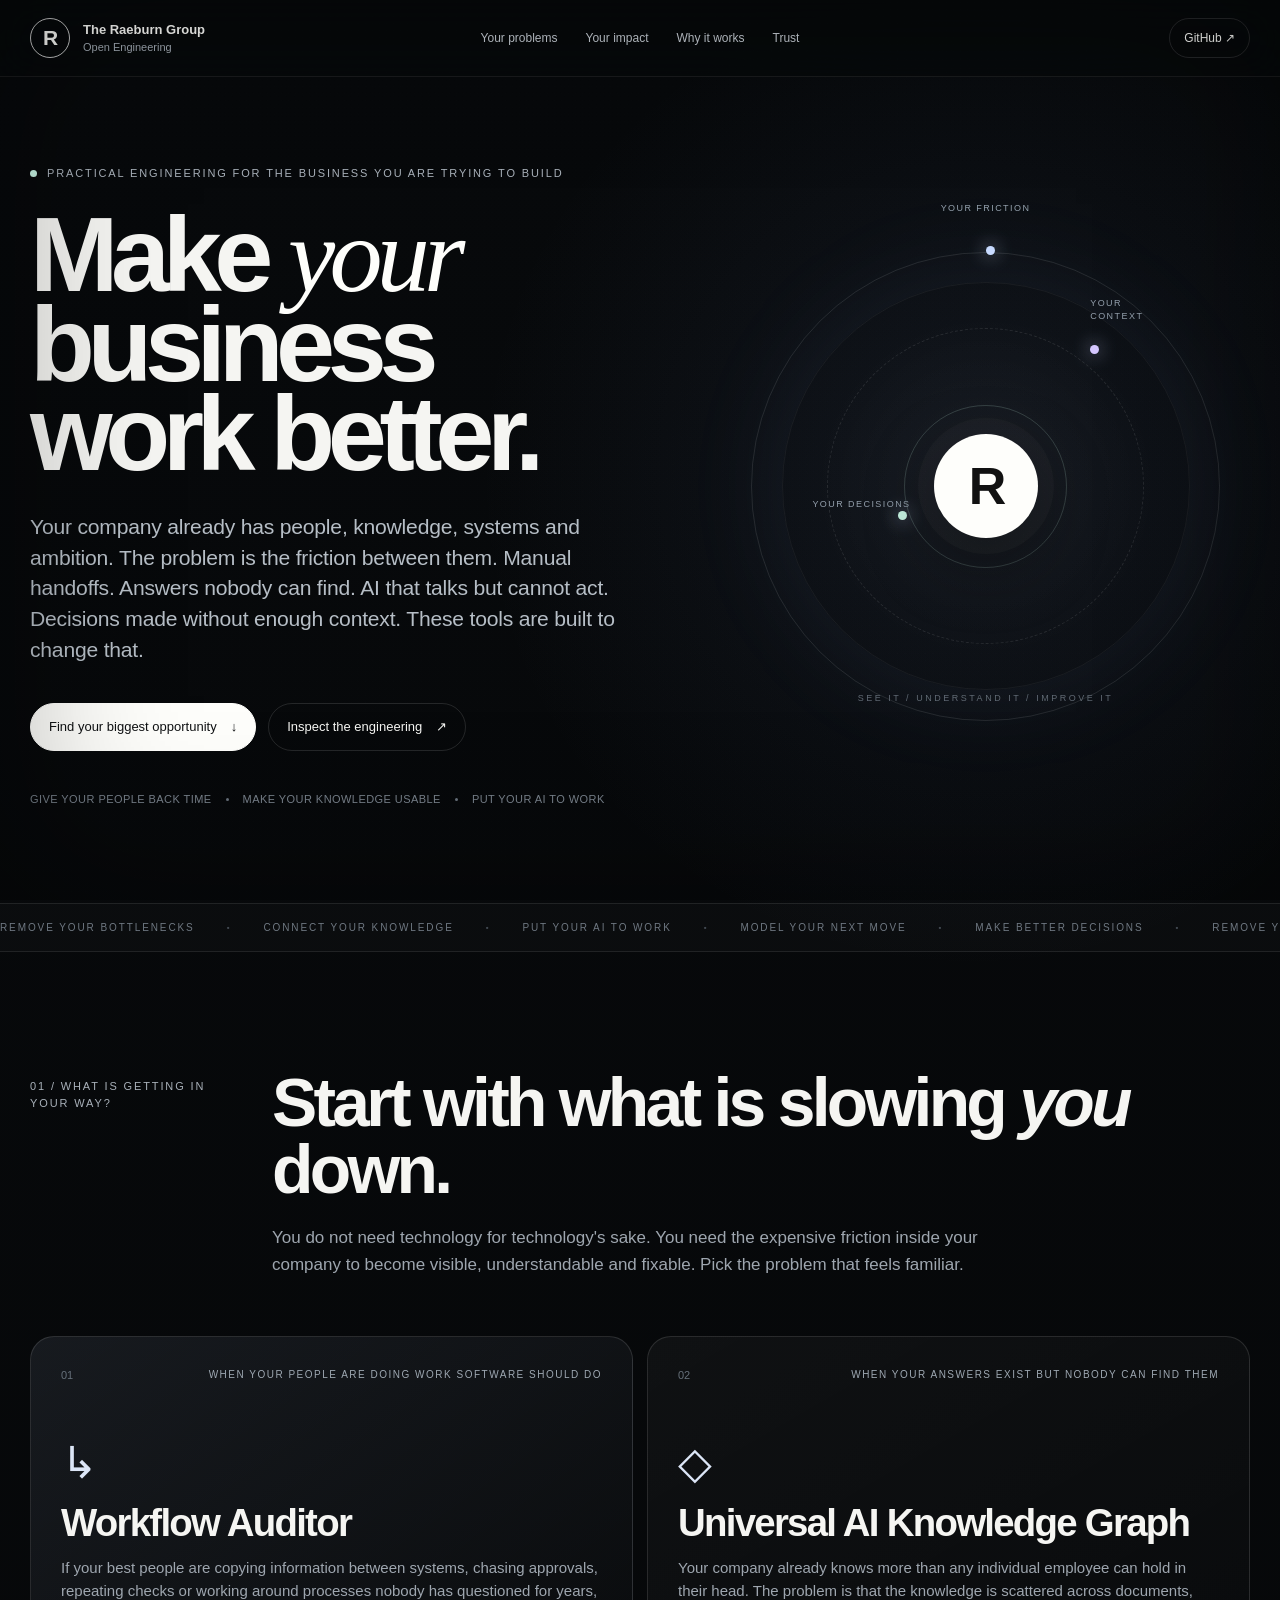
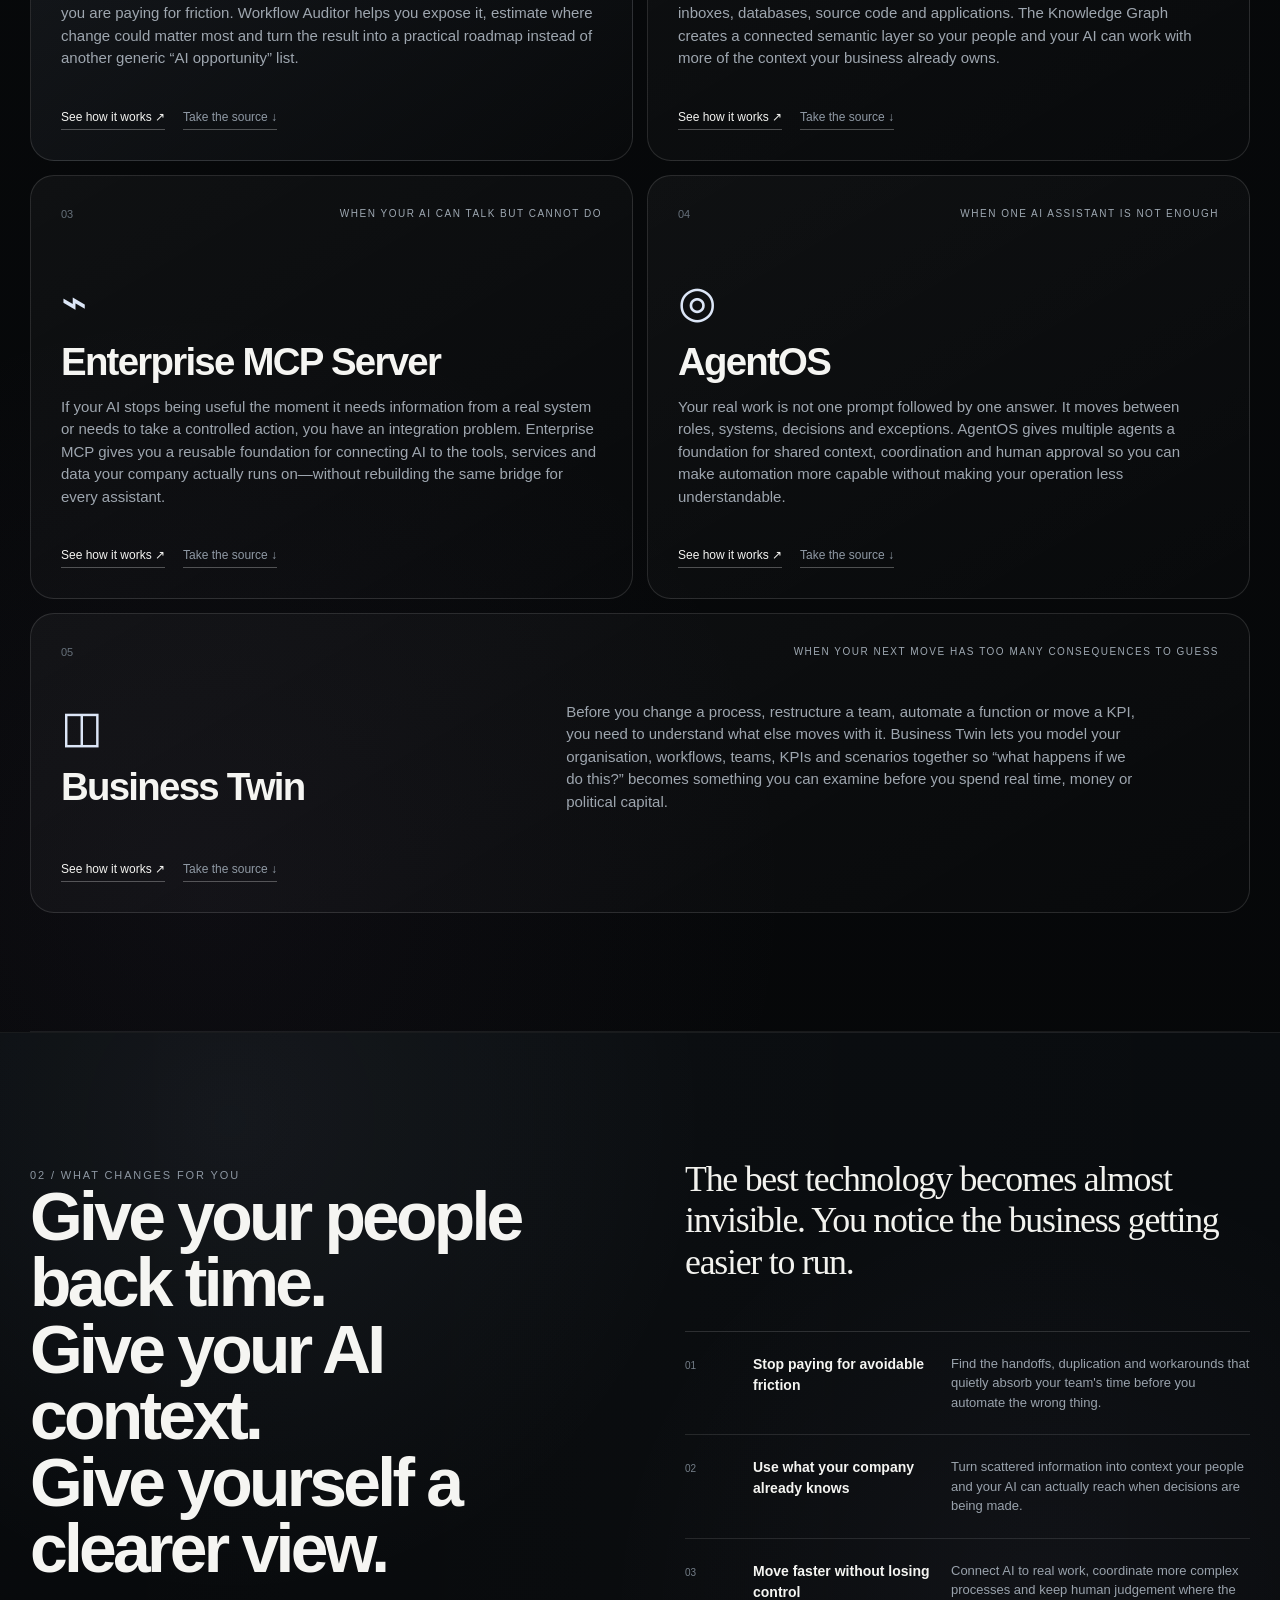
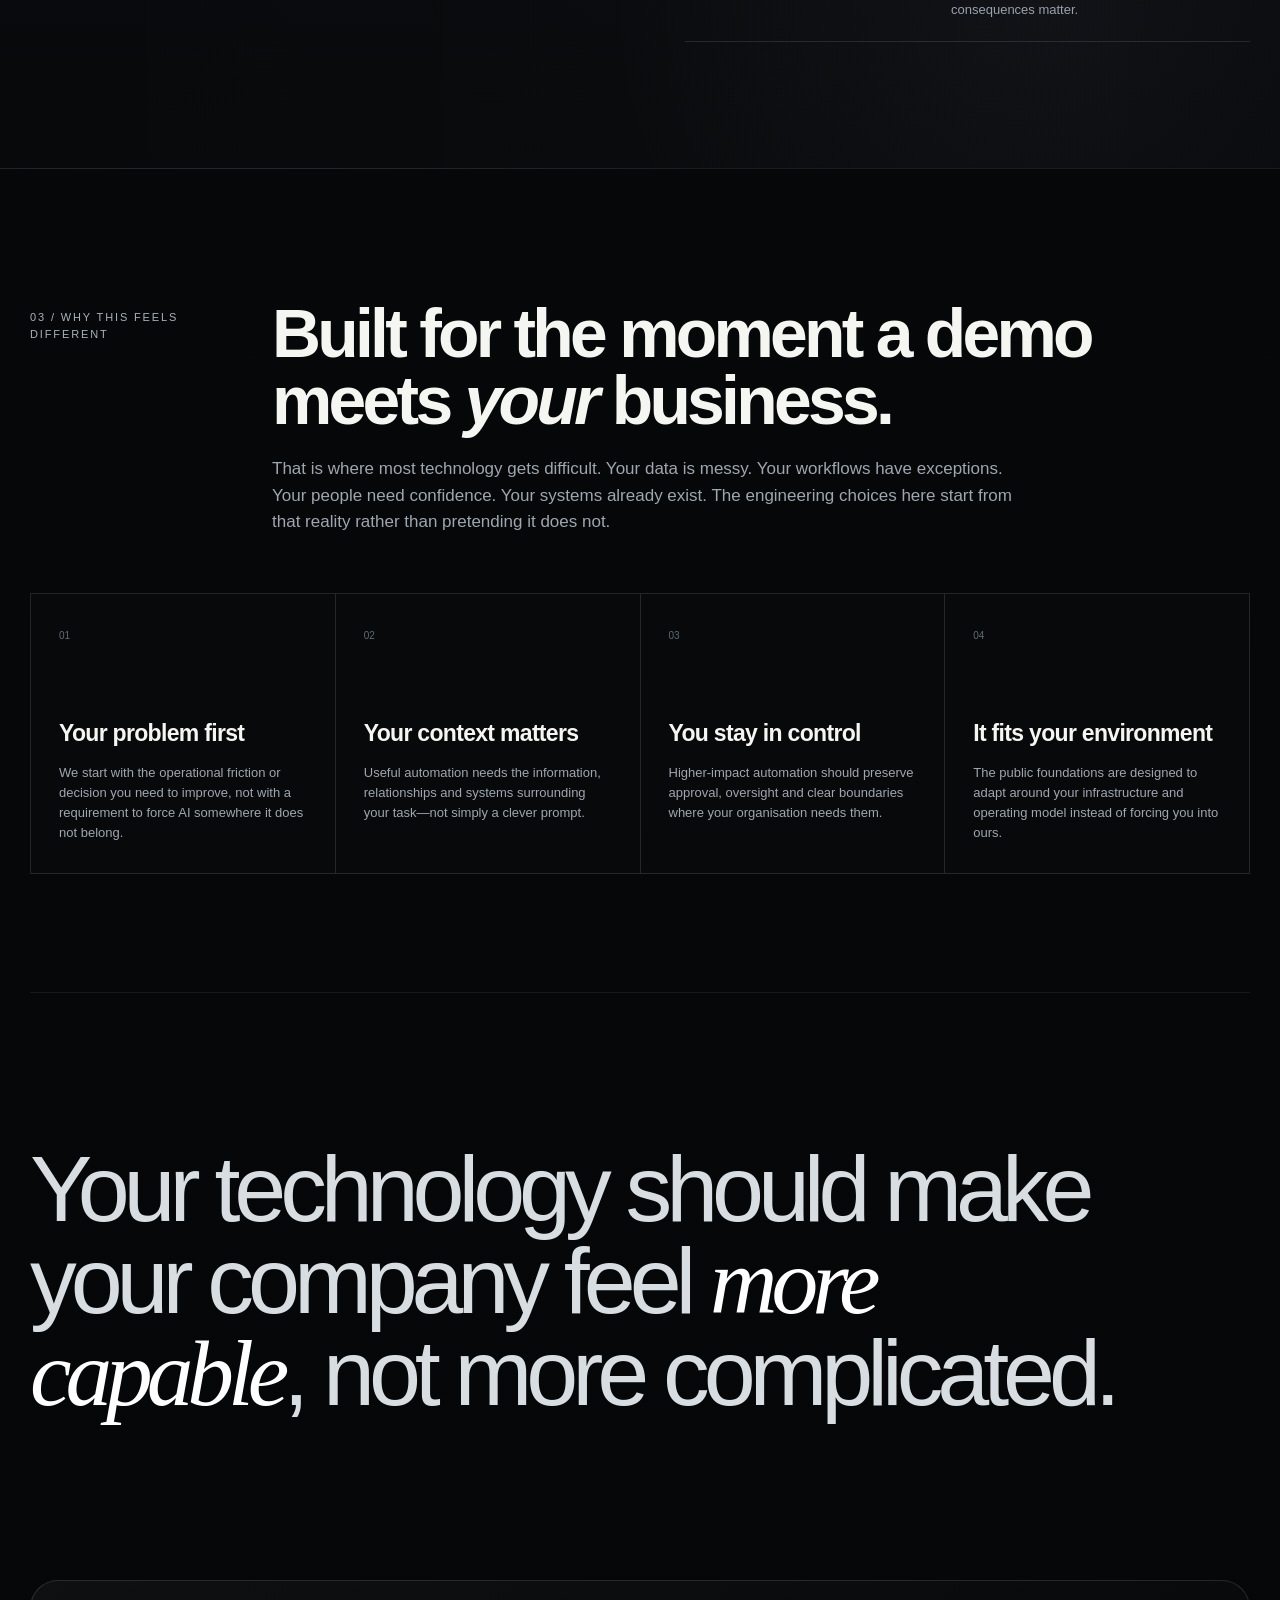
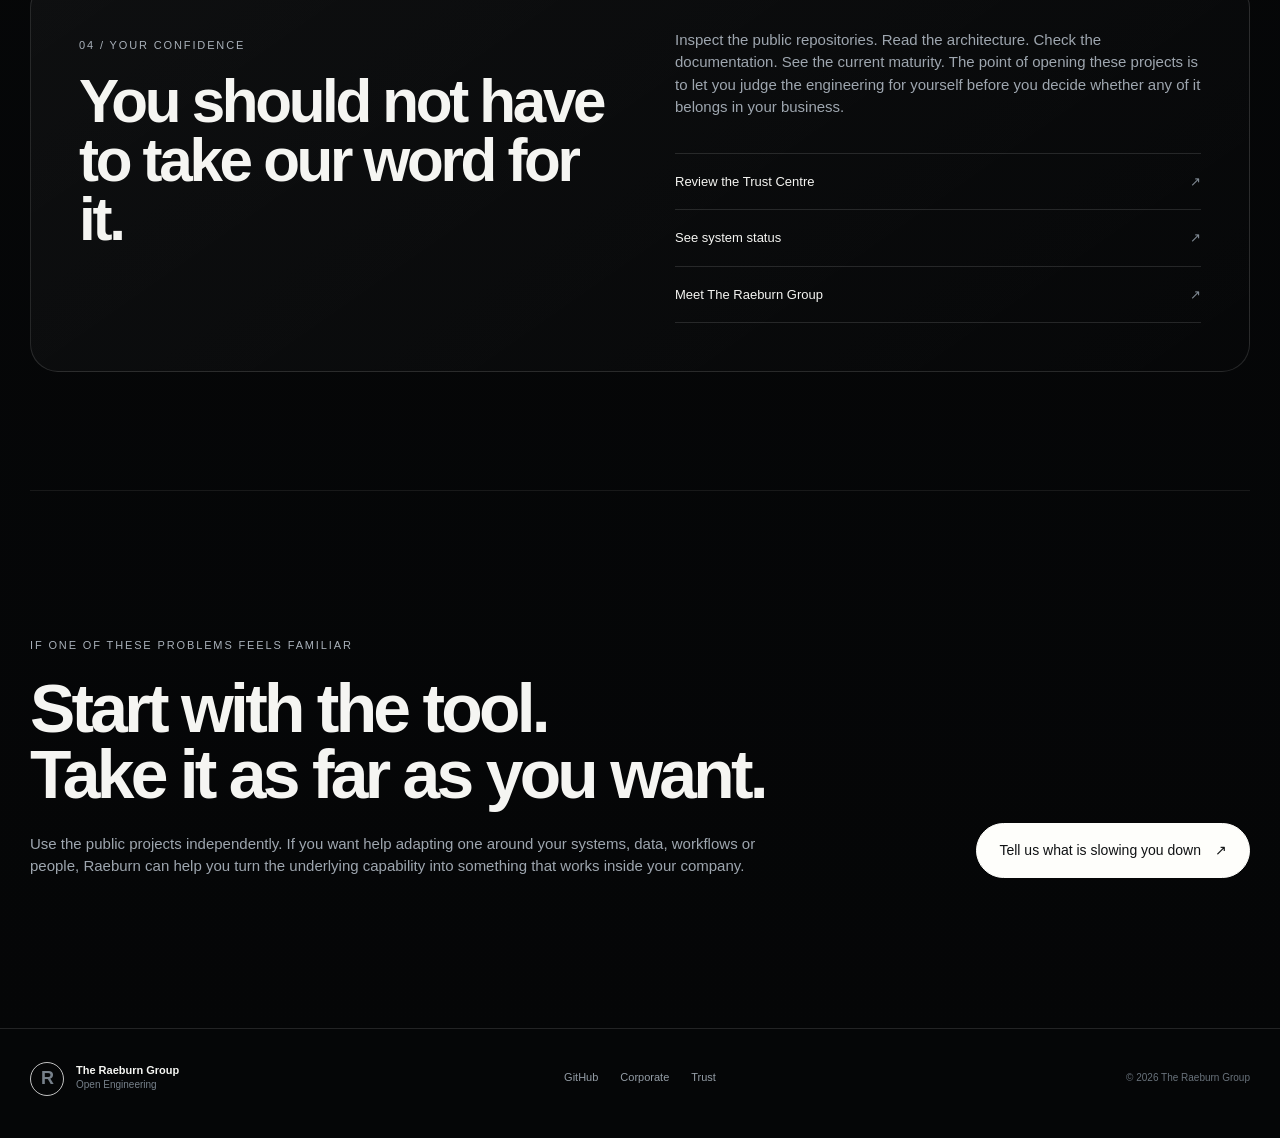
==== index.html @ 8cbeb6fb "Make engineering site personal and outcome-led" ====
<!doctype html>
<html lang="en-GB">
<head>
  <meta charset="utf-8">
  <meta name="viewport" content="width=device-width, initial-scale=1">
  <meta name="theme-color" content="#07090B">
  <meta name="color-scheme" content="dark">
  <title>Engineering Tools That Make Your Business Work Better | The Raeburn Group</title>
  <meta name="description" content="Open engineering tools from The Raeburn Group designed around the problems your company actually feels: wasted effort, scattered knowledge, disconnected AI and difficult operational change.">
  <meta property="og:title" content="Make Your Business Work Better | The Raeburn Group">
  <meta property="og:description" content="Practical open engineering for the friction, blind spots and disconnected systems inside your business.">
  <meta property="og:type" content="website">
  <meta property="og:url" content="https://the-raeburn-group.github.io/">
  <meta name="twitter:card" content="summary">
  <link rel="canonical" href="https://the-raeburn-group.github.io/">
  <link rel="icon" href="/favicon.svg" type="image/svg+xml">
  <link rel="stylesheet" href="/styles.css">
  <link rel="stylesheet" href="/excitement.css">
  <script src="/motion.js" defer></script>
</head>
<body>
<a class="skip-link" href="#main-content">Skip to content</a>
<div class="page-glow" aria-hidden="true"></div>
<div class="grain" aria-hidden="true"></div>

<header class="site-header">
  <div class="shell header-inner">
    <a class="brand" href="/" aria-label="The Raeburn Group Open Engineering home">
      <span class="mark" aria-hidden="true">R</span>
      <span class="brand-copy"><strong>The Raeburn Group</strong><span>Open Engineering</span></span>
    </a>
    <nav aria-label="Primary navigation">
      <a href="#tools">Your problems</a>
      <a href="#build">Your impact</a>
      <a href="#standards">Why it works</a>
      <a href="#trust">Trust</a>
    </nav>
    <a class="header-link" href="https://github.com/The-Raeburn-Group">GitHub <span aria-hidden="true">↗</span></a>
  </div>
</header>

<main id="main-content">
  <section class="hero shell">
    <div class="hero-copy" data-reveal>
      <div class="eyebrow"><span class="pulse-dot" aria-hidden="true"></span> PRACTICAL ENGINEERING FOR THE BUSINESS YOU ARE TRYING TO BUILD</div>
      <h1>Make <em>your</em><br>business work better.</h1>
      <p class="lede">Your company already has people, knowledge, systems and ambition. The problem is the friction between them. Manual handoffs. Answers nobody can find. AI that talks but cannot act. Decisions made without enough context. These tools are built to change that.</p>
      <div class="actions">
        <a class="button primary" href="#tools">Find your biggest opportunity <span aria-hidden="true">↓</span></a>
        <a class="button ghost" href="https://github.com/The-Raeburn-Group">Inspect the engineering <span aria-hidden="true">↗</span></a>
      </div>
      <div class="hero-proof" aria-label="Business outcomes">
        <span>Give your people back time</span><i></i><span>Make your knowledge usable</span><i></i><span>Put your AI to work</span>
      </div>
    </div>

    <div class="hero-visual" aria-hidden="true" data-reveal>
      <div class="signal-stage">
        <div class="signal-halo halo-a"></div>
        <div class="signal-halo halo-b"></div>
        <div class="signal-halo halo-c"></div>
        <div class="core-mark">R</div>
        <div class="orbit orbit-one"><span>YOUR FRICTION</span></div>
        <div class="orbit orbit-two"><span>YOUR CONTEXT</span></div>
        <div class="orbit orbit-three"><span>YOUR DECISIONS</span></div>
        <div class="signal-caption">SEE IT / UNDERSTAND IT / IMPROVE IT</div>
      </div>
    </div>
  </section>

  <section class="statement-band" aria-label="Business outcomes">
    <div class="statement-track">
      <span>REMOVE YOUR BOTTLENECKS</span><b>•</b><span>CONNECT YOUR KNOWLEDGE</span><b>•</b><span>PUT YOUR AI TO WORK</span><b>•</b><span>MODEL YOUR NEXT MOVE</span><b>•</b><span>MAKE BETTER DECISIONS</span><b>•</b><span>REMOVE YOUR BOTTLENECKS</span><b>•</b><span>CONNECT YOUR KNOWLEDGE</span><b>•</b><span>PUT YOUR AI TO WORK</span>
    </div>
  </section>

  <section id="tools" class="section shell">
    <div class="section-head" data-reveal>
      <div class="section-kicker">01 / WHAT IS GETTING IN YOUR WAY?</div>
      <div>
        <h2>Start with what is slowing <em>you</em> down.</h2>
        <p>You do not need technology for technology's sake. You need the expensive friction inside your company to become visible, understandable and fixable. Pick the problem that feels familiar.</p>
      </div>
    </div>

    <div class="tool-grid">
      <article class="tool-card tool-card-featured" data-tilt data-reveal>
        <div class="tool-top"><span class="tool-index">01</span><span class="tool-tag">WHEN YOUR PEOPLE ARE DOING WORK SOFTWARE SHOULD DO</span></div>
        <div class="tool-icon" aria-hidden="true">↳</div>
        <h3>Workflow Auditor</h3>
        <p>If your best people are copying information between systems, chasing approvals, repeating checks or working around processes nobody has questioned for years, you are paying for friction. Workflow Auditor helps you expose it, estimate where change could matter most and turn the result into a practical roadmap instead of another generic “AI opportunity” list.</p>
        <div class="tool-actions">
          <a href="https://github.com/The-Raeburn-Group/RaeburnAI-Workflow-Auditor">See how it works <span>↗</span></a>
          <a class="download" href="https://github.com/The-Raeburn-Group/RaeburnAI-Workflow-Auditor/archive/refs/heads/main.zip">Take the source <span>↓</span></a>
        </div>
      </article>

      <article class="tool-card" data-tilt data-reveal>
        <div class="tool-top"><span class="tool-index">02</span><span class="tool-tag">WHEN YOUR ANSWERS EXIST BUT NOBODY CAN FIND THEM</span></div>
        <div class="tool-icon" aria-hidden="true">◇</div>
        <h3>Universal AI Knowledge Graph</h3>
        <p>Your company already knows more than any individual employee can hold in their head. The problem is that the knowledge is scattered across documents, inboxes, databases, source code and applications. The Knowledge Graph creates a connected semantic layer so your people and your AI can work with more of the context your business already owns.</p>
        <div class="tool-actions">
          <a href="https://github.com/The-Raeburn-Group/Universal-AI-Knowledge-Graph">See how it works <span>↗</span></a>
          <a class="download" href="https://github.com/The-Raeburn-Group/Universal-AI-Knowledge-Graph/archive/refs/heads/main.zip">Take the source <span>↓</span></a>
        </div>
      </article>

      <article class="tool-card" data-tilt data-reveal>
        <div class="tool-top"><span class="tool-index">03</span><span class="tool-tag">WHEN YOUR AI CAN TALK BUT CANNOT DO</span></div>
        <div class="tool-icon" aria-hidden="true">⌁</div>
        <h3>Enterprise MCP Server</h3>
        <p>If your AI stops being useful the moment it needs information from a real system or needs to take a controlled action, you have an integration problem. Enterprise MCP gives you a reusable foundation for connecting AI to the tools, services and data your company actually runs on—without rebuilding the same bridge for every assistant.</p>
        <div class="tool-actions">
          <a href="https://github.com/The-Raeburn-Group/RaeburnAI-Enterprise-MCP-Server">See how it works <span>↗</span></a>
          <a class="download" href="https://github.com/The-Raeburn-Group/RaeburnAI-Enterprise-MCP-Server/archive/refs/heads/main.zip">Take the source <span>↓</span></a>
        </div>
      </article>

      <article class="tool-card" data-tilt data-reveal>
        <div class="tool-top"><span class="tool-index">04</span><span class="tool-tag">WHEN ONE AI ASSISTANT IS NOT ENOUGH</span></div>
        <div class="tool-icon" aria-hidden="true">◎</div>
        <h3>AgentOS</h3>
        <p>Your real work is not one prompt followed by one answer. It moves between roles, systems, decisions and exceptions. AgentOS gives multiple agents a foundation for shared context, coordination and human approval so you can make automation more capable without making your operation less understandable.</p>
        <div class="tool-actions">
          <a href="https://github.com/The-Raeburn-Group/RaeburnAI-AgentOS">See how it works <span>↗</span></a>
          <a class="download" href="https://github.com/The-Raeburn-Group/RaeburnAI-AgentOS/archive/refs/heads/main.zip">Take the source <span>↓</span></a>
        </div>
      </article>

      <article class="tool-card tool-card-wide" data-tilt data-reveal>
        <div class="tool-top"><span class="tool-index">05</span><span class="tool-tag">WHEN YOUR NEXT MOVE HAS TOO MANY CONSEQUENCES TO GUESS</span></div>
        <div class="wide-copy">
          <div>
            <div class="tool-icon" aria-hidden="true">◫</div>
            <h3>Business Twin</h3>
          </div>
          <p>Before you change a process, restructure a team, automate a function or move a KPI, you need to understand what else moves with it. Business Twin lets you model your organisation, workflows, teams, KPIs and scenarios together so “what happens if we do this?” becomes something you can examine before you spend real time, money or political capital.</p>
        </div>
        <div class="tool-actions">
          <a href="https://github.com/The-Raeburn-Group/RaeburnAI-Business-Twin">See how it works <span>↗</span></a>
          <a class="download" href="https://github.com/The-Raeburn-Group/RaeburnAI-Business-Twin/archive/refs/heads/main.zip">Take the source <span>↓</span></a>
        </div>
      </article>
    </div>
  </section>

  <section id="build" class="light-section">
    <div class="shell build-layout">
      <div class="build-intro" data-reveal>
        <div class="section-kicker dark">02 / WHAT CHANGES FOR YOU</div>
        <h2>Give your people back time.<br>Give your AI context.<br>Give yourself a clearer view.</h2>
      </div>
      <div class="build-copy" data-reveal>
        <p class="build-lede">The best technology becomes almost invisible. You notice the business getting easier to run.</p>
        <div class="build-steps">
          <div><span>01</span><strong>Stop paying for avoidable friction</strong><p>Find the handoffs, duplication and workarounds that quietly absorb your team's time before you automate the wrong thing.</p></div>
          <div><span>02</span><strong>Use what your company already knows</strong><p>Turn scattered information into context your people and your AI can actually reach when decisions are being made.</p></div>
          <div><span>03</span><strong>Move faster without losing control</strong><p>Connect AI to real work, coordinate more complex processes and keep human judgement where the consequences matter.</p></div>
        </div>
      </div>
    </div>
  </section>

  <section id="standards" class="section shell standards-section">
    <div class="section-head" data-reveal>
      <div class="section-kicker">03 / WHY THIS FEELS DIFFERENT</div>
      <div>
        <h2>Built for the moment a demo meets <em>your</em> business.</h2>
        <p>That is where most technology gets difficult. Your data is messy. Your workflows have exceptions. Your people need confidence. Your systems already exist. The engineering choices here start from that reality rather than pretending it does not.</p>
      </div>
    </div>

    <div class="standards-grid" data-reveal>
      <div><span>01</span><h3>Your problem first</h3><p>We start with the operational friction or decision you need to improve, not with a requirement to force AI somewhere it does not belong.</p></div>
      <div><span>02</span><h3>Your context matters</h3><p>Useful automation needs the information, relationships and systems surrounding your task—not simply a clever prompt.</p></div>
      <div><span>03</span><h3>You stay in control</h3><p>Higher-impact automation should preserve approval, oversight and clear boundaries where your organisation needs them.</p></div>
      <div><span>04</span><h3>It fits your environment</h3><p>The public foundations are designed to adapt around your infrastructure and operating model instead of forcing you into ours.</p></div>
    </div>
  </section>

  <section class="big-phrase shell" data-reveal>
    <p>Your technology should make your company feel <em>more capable</em>, not more complicated.</p>
  </section>

  <section id="trust" class="section shell trust-section">
    <div class="trust-panel" data-reveal>
      <div>
        <div class="section-kicker">04 / YOUR CONFIDENCE</div>
        <h2>You should not have to take our word for it.</h2>
      </div>
      <div class="trust-copy">
        <p>Inspect the public repositories. Read the architecture. Check the documentation. See the current maturity. The point of opening these projects is to let you judge the engineering for yourself before you decide whether any of it belongs in your business.</p>
        <div class="trust-links">
          <a href="https://trust.theraeburngroup.com"><span>Review the Trust Centre</span><b>↗</b></a>
          <a href="https://status.theraeburngroup.com"><span>See system status</span><b>↗</b></a>
          <a href="https://theraeburngroup.com"><span>Meet The Raeburn Group</span><b>↗</b></a>
        </div>
      </div>
    </div>
  </section>

  <section class="support shell" data-reveal>
    <div>
      <div class="section-kicker">IF ONE OF THESE PROBLEMS FEELS FAMILIAR</div>
      <h2>Start with the tool.<br>Take it as far as you want.</h2>
      <p>Use the public projects independently. If you want help adapting one around your systems, data, workflows or people, Raeburn can help you turn the underlying capability into something that works inside your company.</p>
    </div>
    <a class="button primary large" href="mailto:contact@theraeburngroup.com?subject=Something%20is%20slowing%20our%20business%20down">Tell us what is slowing you down <span aria-hidden="true">↗</span></a>
  </section>
</main>

<footer>
  <div class="shell footer-inner">
    <div class="footer-brand"><span class="mark small" aria-hidden="true">R</span><div><strong>The Raeburn Group</strong><span>Open Engineering</span></div></div>
    <div class="footer-links"><a href="https://github.com/The-Raeburn-Group">GitHub</a><a href="https://theraeburngroup.com">Corporate</a><a href="https://trust.theraeburngroup.com">Trust</a></div>
    <span class="copyright">© 2026 The Raeburn Group</span>
  </div>
</footer>
</body>
</html>
---- styles.css ----
:root{
  --bg:#07090B;
  --bg-2:#050607;
  --panel:#0B0E11;
  --panel-2:#0E1216;
  --text:#F5F5F2;
  --paper:#FEFEFB;
  --ink:#101214;
  --muted:#9EA6AF;
  --muted-2:#747D87;
  --line:rgba(255,255,255,.12);
  --line-strong:rgba(255,255,255,.22);
  --blue:#C8DAFF;
  --violet:#D5C7FF;
  --mint:#C6F3E2;
  --mx:70vw;
  --my:18vh;
}

*{box-sizing:border-box}
html{scroll-behavior:smooth;background:var(--bg)}
body{
  margin:0;
  min-height:100vh;
  color:var(--text);
  background:
    radial-gradient(circle at 76% 8%,rgba(112,139,196,.10),transparent 31rem),
    radial-gradient(circle at 16% 42%,rgba(146,114,173,.055),transparent 37rem),
    linear-gradient(180deg,#07090B 0%,#050607 100%);
  font-family:Inter,ui-sans-serif,-apple-system,BlinkMacSystemFont,"Segoe UI",sans-serif;
  line-height:1.5;
  overflow-x:hidden;
}
body::after{
  content:"";
  position:fixed;
  inset:0;
  pointer-events:none;
  z-index:90;
  box-shadow:inset 0 0 170px rgba(0,0,0,.34);
}
a{color:inherit;text-decoration:none}
a:focus-visible,.button:focus-visible{outline:2px solid var(--paper);outline-offset:5px}
::selection{background:var(--paper);color:#111}

.skip-link{position:absolute;left:-9999px;top:12px;background:var(--paper);color:#111;padding:10px 14px;border-radius:100px;z-index:200}.skip-link:focus{left:12px}
.page-glow{position:fixed;inset:0;pointer-events:none;z-index:-1;background:radial-gradient(560px circle at var(--mx) var(--my),rgba(169,197,255,.065),transparent 69%)}
.grain{position:fixed;inset:0;pointer-events:none;z-index:100;opacity:.11;background-image:radial-gradient(circle at 20% 30%,rgba(255,255,255,.3) 0 .45px,transparent .5px),radial-gradient(circle at 70% 60%,rgba(255,255,255,.22) 0 .4px,transparent .45px);background-size:7px 7px,9px 9px;mix-blend-mode:soft-light}

.shell{width:min(1220px,calc(100% - 56px));margin-inline:auto}
.site-header{position:sticky;top:0;z-index:50;border-bottom:1px solid rgba(255,255,255,.075);background:rgba(7,9,11,.78);backdrop-filter:blur(22px) saturate(125%)}
.header-inner{min-height:76px;display:grid;grid-template-columns:1fr auto 1fr;align-items:center;gap:24px}
.brand{display:flex;align-items:center;gap:13px;width:max-content}.mark{width:40px;height:40px;border:1px solid rgba(255,255,255,.75);border-radius:50%;display:grid;place-items:center;font-size:21px;font-weight:700;letter-spacing:-.06em}.brand-copy{display:flex;flex-direction:column;line-height:1.12}.brand-copy strong{font-size:13px}.brand-copy span{font-size:11px;color:var(--muted);margin-top:3px}
nav{display:flex;align-items:center;gap:28px;color:#C2C8CF;font-size:12px}nav a{position:relative}nav a::after{content:"";position:absolute;left:0;right:100%;bottom:-7px;height:1px;background:#fff;transition:right .2s ease}nav a:hover::after{right:0}.header-link{justify-self:end;font-size:12px;border:1px solid var(--line);border-radius:999px;padding:10px 14px;transition:.2s ease}.header-link:hover{background:#fff;color:#111;border-color:#fff}

.hero{min-height:calc(100vh - 76px);display:grid;grid-template-columns:1.08fr .92fr;gap:70px;align-items:center;padding:88px 0 96px}
.hero-copy{max-width:760px}.eyebrow,.section-kicker{font-size:11px;letter-spacing:.17em;color:#A9B1BA;text-transform:uppercase}.eyebrow{display:flex;align-items:center;gap:10px;margin-bottom:28px}.pulse-dot{width:7px;height:7px;border-radius:50%;background:var(--mint);box-shadow:0 0 0 0 rgba(198,243,226,.35);animation:pulse 2.4s ease-out infinite}
.hero h1{margin:0;font-size:clamp(66px,8.3vw,126px);line-height:.84;letter-spacing:-.07em;font-weight:575}.hero h1 em{font-family:Georgia,"Times New Roman",serif;font-weight:400;color:var(--paper);letter-spacing:-.055em}.lede{max-width:710px;margin:34px 0 0;color:#B6BEC6;font-size:clamp(18px,1.65vw,23px);line-height:1.45;letter-spacing:-.01em}.actions{display:flex;gap:12px;flex-wrap:wrap;margin-top:38px}.button{display:inline-flex;align-items:center;gap:14px;padding:13px 18px;border:1px solid var(--line);border-radius:999px;font-size:13px;transition:.22s ease}.button.primary{background:var(--paper);color:var(--ink);border-color:var(--paper)}.button.primary:hover{transform:translateY(-2px);box-shadow:0 16px 42px rgba(255,255,255,.10)}.button.ghost:hover{background:rgba(255,255,255,.055);border-color:var(--line-strong)}.button.large{padding:16px 22px;font-size:14px}
.hero-proof{display:flex;align-items:center;gap:14px;flex-wrap:wrap;margin-top:40px;color:#78818B;font-size:11px;letter-spacing:.04em;text-transform:uppercase}.hero-proof i{width:3px;height:3px;border-radius:50%;background:#67707A}

.hero-visual{display:grid;place-items:center;min-height:580px}.signal-stage{position:relative;width:min(510px,42vw);aspect-ratio:1;border-radius:50%;display:grid;place-items:center;background:radial-gradient(circle at center,rgba(255,255,255,.04),transparent 48%)}.signal-stage::before{content:"";position:absolute;inset:10%;border:1px solid rgba(255,255,255,.05);border-radius:50%;box-shadow:0 0 120px rgba(172,197,255,.065)}.signal-halo{position:absolute;border:1px solid rgba(255,255,255,.10);border-radius:50%}.halo-a{inset:4%}.halo-b{inset:19%;border-style:dashed;animation:spin 34s linear infinite}.halo-c{inset:34%;border-color:rgba(198,243,226,.18);animation:spin-reverse 24s linear infinite}.core-mark{position:relative;z-index:4;width:104px;height:104px;border-radius:50%;display:grid;place-items:center;background:var(--paper);color:#111;font-size:52px;font-weight:720;letter-spacing:-.08em;box-shadow:0 0 0 16px rgba(255,255,255,.025),0 24px 70px rgba(0,0,0,.45)}
.orbit{position:absolute;inset:0;animation:spin 23s linear infinite}.orbit::before{content:"";position:absolute;width:9px;height:9px;border-radius:50%;background:var(--blue);left:50%;top:3%;box-shadow:0 0 18px rgba(200,218,255,.8)}.orbit span{position:absolute;left:50%;top:-2%;transform:translate(-50%,-140%);font-size:9px;letter-spacing:.16em;color:#94A0AD}.orbit-two{inset:17%;animation-duration:17s;animation-direction:reverse}.orbit-two::before{background:var(--violet);top:8%;left:81%}.orbit-two span{left:89%;top:5%}.orbit-three{inset:31%;animation-duration:13s}.orbit-three::before{background:var(--mint);left:5%;top:63%}.orbit-three span{left:-14%;top:66%}.signal-caption{position:absolute;bottom:7%;font-size:9px;letter-spacing:.28em;color:#616A74}

.statement-band{overflow:hidden;border-block:1px solid rgba(255,255,255,.09);background:rgba(255,255,255,.014)}.statement-track{width:max-content;display:flex;gap:32px;align-items:center;padding:16px 0;color:#6F7882;font-size:10px;letter-spacing:.19em;animation:marquee 34s linear infinite}.statement-track b{color:#434A52;font-size:8px}

.section{padding:118px 0;border-bottom:1px solid rgba(255,255,255,.075)}.section-head{display:grid;grid-template-columns:210px 1fr;gap:32px;align-items:start;margin-bottom:58px}.section-kicker{padding-top:8px}.section-head h2,.build-intro h2,.trust-panel h2,.support h2{margin:0;font-size:clamp(42px,5.3vw,76px);line-height:.98;letter-spacing:-.055em;font-weight:570}.section-head p{max-width:760px;margin:22px 0 0;color:var(--muted);font-size:17px;line-height:1.55}

.tool-grid{display:grid;grid-template-columns:repeat(2,1fr);gap:14px}.tool-card{position:relative;overflow:hidden;min-height:420px;padding:30px;border:1px solid var(--line);border-radius:24px;background:linear-gradient(150deg,rgba(255,255,255,.04),rgba(255,255,255,.01));display:flex;flex-direction:column;transition:border-color .25s ease,background .25s ease,transform .12s ease}.tool-card::before{content:"";position:absolute;width:320px;height:320px;border-radius:50%;left:calc(var(--cx,50%) - 160px);top:calc(var(--cy,50%) - 160px);background:radial-gradient(circle,rgba(200,218,255,.085),transparent 67%);opacity:0;transition:opacity .2s ease;pointer-events:none}.tool-card:hover::before{opacity:1}.tool-card:hover{border-color:rgba(255,255,255,.23);background:linear-gradient(150deg,rgba(255,255,255,.06),rgba(255,255,255,.014))}.tool-card-featured{background:linear-gradient(145deg,rgba(200,218,255,.085),rgba(255,255,255,.012))}.tool-card-wide{grid-column:1/-1;min-height:300px}.tool-top{display:flex;justify-content:space-between;gap:20px;position:relative;z-index:2}.tool-index{color:#66707A;font-size:11px}.tool-tag{font-size:10px;letter-spacing:.15em;color:#9EA8B2}.tool-icon{margin-top:58px;font-size:44px;line-height:1;color:#DCE6F7;position:relative;z-index:2}.tool-card h3{position:relative;z-index:2;margin:18px 0 14px;font-size:clamp(27px,3vw,40px);line-height:1.03;letter-spacing:-.045em}.tool-card p{position:relative;z-index:2;max-width:570px;margin:0;color:var(--muted);font-size:15px}.tool-actions{position:relative;z-index:2;margin-top:auto;padding-top:38px;display:flex;gap:18px;flex-wrap:wrap}.tool-actions a{font-size:12px;border-bottom:1px solid rgba(255,255,255,.28);padding-bottom:3px}.tool-actions a:hover{border-color:#fff}.tool-actions .download{color:#8F99A4}.wide-copy{display:grid;grid-template-columns:.8fr 1.2fr;gap:70px;align-items:end}.wide-copy .tool-icon{margin-top:44px}.wide-copy p{padding-bottom:7px}

.light-section{position:relative;overflow:hidden;background:radial-gradient(circle at 18% 12%,rgba(200,218,255,.06),transparent 30rem),radial-gradient(circle at 82% 78%,rgba(213,199,255,.045),transparent 28rem),linear-gradient(180deg,#090C0F 0%,#07090B 100%);color:var(--text);padding:126px 0;border-block:1px solid rgba(255,255,255,.075)}.light-section::before{content:"";position:absolute;inset:0;pointer-events:none;background:linear-gradient(90deg,transparent 0%,rgba(255,255,255,.018) 50%,transparent 100%);opacity:.45}.build-layout{position:relative;z-index:1;display:grid;grid-template-columns:1fr 1fr;gap:90px}.section-kicker.dark{color:#8D97A2}.build-intro h2{max-width:620px}.build-lede{font-family:Georgia,"Times New Roman",serif;color:#F2F2EE;font-size:clamp(25px,2.8vw,40px);line-height:1.15;letter-spacing:-.035em;margin:0 0 48px}.build-steps{border-top:1px solid rgba(255,255,255,.14)}.build-steps>div{display:grid;grid-template-columns:50px 180px 1fr;gap:18px;padding:22px 0;border-bottom:1px solid rgba(255,255,255,.11);align-items:start}.build-steps span{font-size:10px;color:#747E88;padding-top:4px}.build-steps strong{font-size:14px;color:#F5F5F2}.build-steps p{margin:0;color:#99A2AC;font-size:13px;line-height:1.5}

.standards-section{padding-top:132px}.standards-grid{display:grid;grid-template-columns:repeat(4,1fr);border-top:1px solid var(--line);border-left:1px solid var(--line)}.standards-grid>div{min-height:280px;padding:28px;border-right:1px solid var(--line);border-bottom:1px solid var(--line);background:rgba(255,255,255,.008)}.standards-grid span{font-size:10px;color:#606A73}.standards-grid h3{font-size:23px;margin:70px 0 12px;letter-spacing:-.03em}.standards-grid p{font-size:13px;color:var(--muted);margin:0;line-height:1.55}

.big-phrase{padding:150px 0 160px}.big-phrase p{max-width:1120px;margin:0;font-size:clamp(54px,7.3vw,108px);line-height:.98;letter-spacing:-.065em;color:#D8DDE2}.big-phrase em{font-family:Georgia,"Times New Roman",serif;color:#fff;font-weight:400}

.trust-section{padding-top:0}.trust-panel{border:1px solid var(--line);border-radius:28px;padding:48px;display:grid;grid-template-columns:1fr 1fr;gap:70px;background:linear-gradient(145deg,rgba(255,255,255,.04),rgba(255,255,255,.008))}.trust-panel h2{font-size:clamp(38px,4.7vw,66px);margin-top:20px}.trust-copy>p{color:var(--muted);font-size:15px;margin:0 0 34px;max-width:580px}.trust-links{border-top:1px solid var(--line)}.trust-links a{display:flex;justify-content:space-between;align-items:center;padding:18px 0;border-bottom:1px solid var(--line);font-size:13px}.trust-links a b{font-weight:400;color:#818B95}.trust-links a:hover b{color:#fff}

.support{padding:138px 0 150px;display:grid;grid-template-columns:1fr auto;gap:70px;align-items:end}.support h2{margin-top:22px;max-width:900px}.support p{max-width:760px;color:var(--muted);font-size:15px;margin:24px 0 0}

footer{border-top:1px solid var(--line);padding:30px 0 42px;background:#050607}.footer-inner{display:grid;grid-template-columns:1fr auto 1fr;align-items:center;gap:30px}.footer-brand{display:flex;align-items:center;gap:12px}.mark.small{width:34px;height:34px;font-size:18px}.footer-brand>div{display:flex;flex-direction:column;line-height:1.1}.footer-brand strong{font-size:11px}.footer-brand span{font-size:10px;color:#77818B;margin-top:3px}.footer-links{display:flex;gap:22px;font-size:11px;color:#959EA7}.footer-links a:hover{color:#fff}.copyright{justify-self:end;font-size:10px;color:#69727B}

[data-reveal]{opacity:0;transform:translateY(22px);transition:opacity .7s cubic-bezier(.2,.7,.2,1),transform .7s cubic-bezier(.2,.7,.2,1)}[data-reveal].is-visible{opacity:1;transform:none}

@keyframes pulse{0%{box-shadow:0 0 0 0 rgba(198,243,226,.38)}70%{box-shadow:0 0 0 10px rgba(198,243,226,0)}100%{box-shadow:0 0 0 0 rgba(198,243,226,0)}}
@keyframes spin{to{transform:rotate(360deg)}}
@keyframes spin-reverse{to{transform:rotate(-360deg)}}
@keyframes marquee{to{transform:translateX(-50%)}}

@media(max-width:1000px){
  .header-inner{grid-template-columns:1fr auto}nav{display:none}.header-link{display:block}
  .hero{grid-template-columns:1fr;min-height:auto;padding-top:100px}.hero-visual{min-height:460px}.signal-stage{width:min(500px,82vw)}
  .section-head{grid-template-columns:1fr;gap:16px}.section-kicker{padding-top:0}
  .build-layout,.trust-panel{grid-template-columns:1fr}.build-layout{gap:60px}.standards-grid{grid-template-columns:repeat(2,1fr)}
  .support{grid-template-columns:1fr;align-items:start}.support .button{justify-self:start}
}

@media(max-width:720px){
  .shell{width:min(100% - 28px,1220px)}.site-header{background:rgba(7,9,11,.92)}.header-inner{min-height:68px}.brand-copy strong{font-size:12px}.brand-copy span{font-size:10px}.header-link{font-size:11px;padding:8px 11px}
  .hero{padding:82px 0 76px;gap:38px}.hero h1{font-size:clamp(55px,18vw,84px)}.lede{font-size:17px}.hero-proof{gap:9px}.hero-proof i{display:none}.hero-proof span{width:100%}
  .hero-visual{min-height:390px}.signal-stage{width:min(390px,92vw)}.core-mark{width:82px;height:82px;font-size:42px}.signal-caption{bottom:4%}.orbit span{font-size:8px}
  .section{padding:84px 0}.section-head{margin-bottom:38px}.section-head h2,.build-intro h2,.support h2{font-size:clamp(40px,12vw,60px)}.section-head p{font-size:15px}
  .tool-grid{grid-template-columns:1fr}.tool-card-wide{grid-column:auto}.tool-card{min-height:390px;padding:24px;border-radius:20px}.wide-copy{grid-template-columns:1fr;gap:10px}.wide-copy p{padding-bottom:0}.tool-icon{margin-top:48px}
  .light-section{padding:88px 0}.build-layout{gap:48px}.build-steps>div{grid-template-columns:36px 1fr;gap:12px}.build-steps p{grid-column:2}.standards-grid{grid-template-columns:1fr}.standards-grid>div{min-height:220px}.standards-grid h3{margin-top:48px}
  .big-phrase{padding:105px 0 115px}.big-phrase p{font-size:clamp(48px,14vw,72px)}
  .trust-panel{padding:28px;border-radius:20px;gap:42px}.support{padding:94px 0 110px}
  .footer-inner{grid-template-columns:1fr;justify-items:start}.footer-links{order:2}.copyright{justify-self:start;order:3}
}

@media(prefers-reduced-motion:reduce){html{scroll-behavior:auto}*,*::before,*::after{animation:none!important;transition:none!important}[data-reveal]{opacity:1;transform:none}.statement-track{transform:none}.page-glow{display:none}}
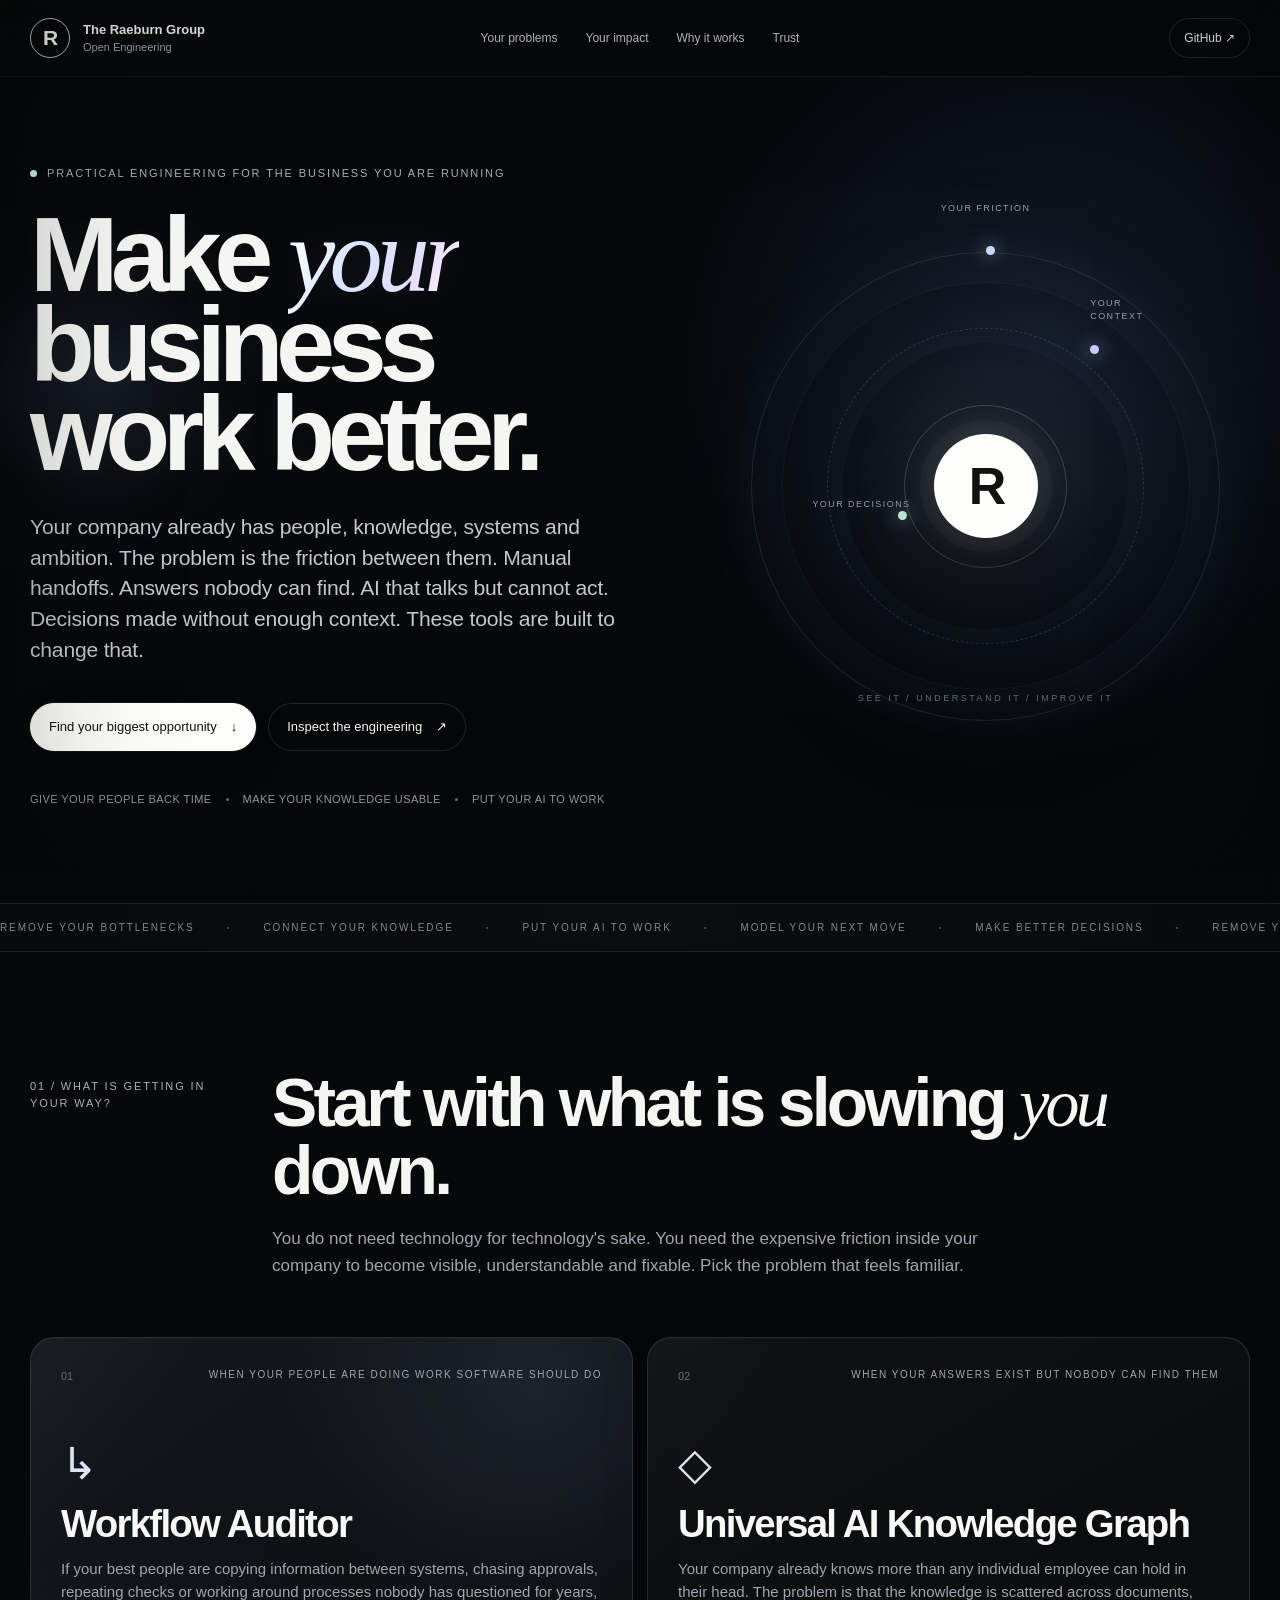
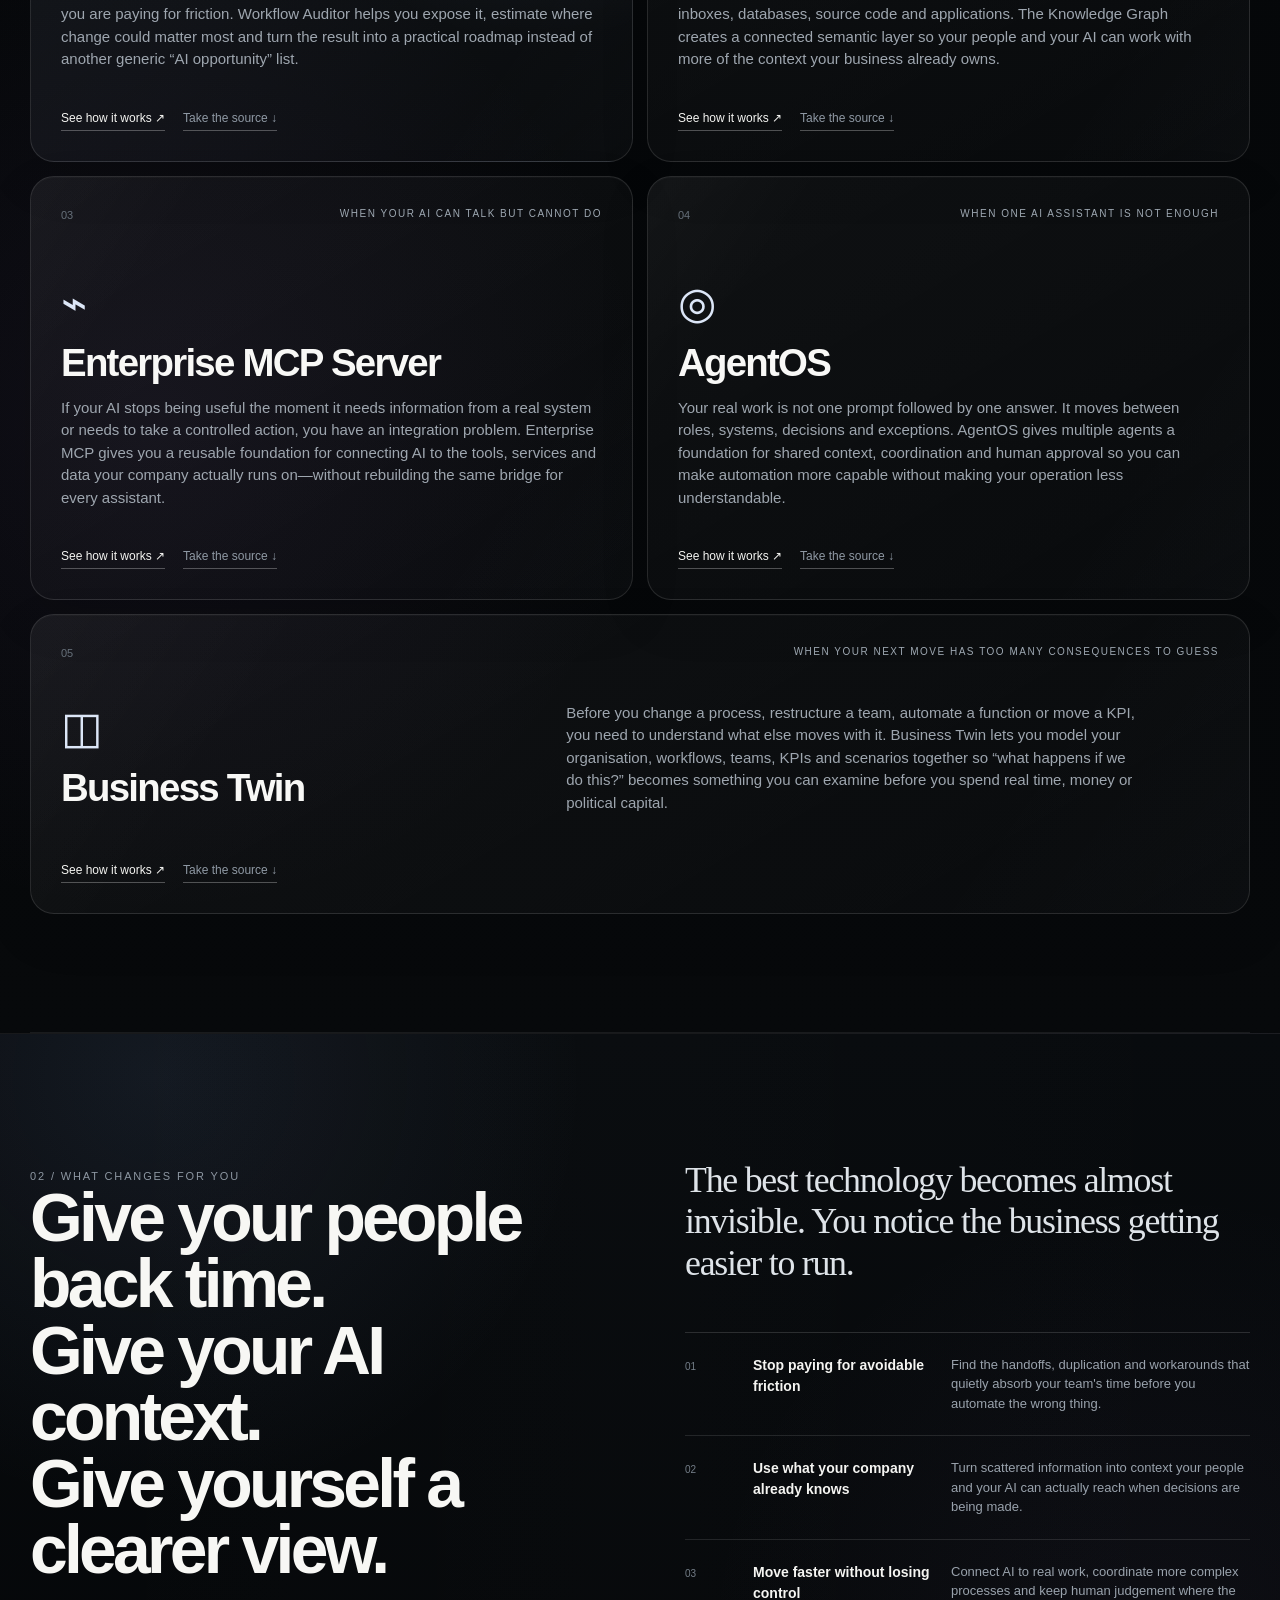
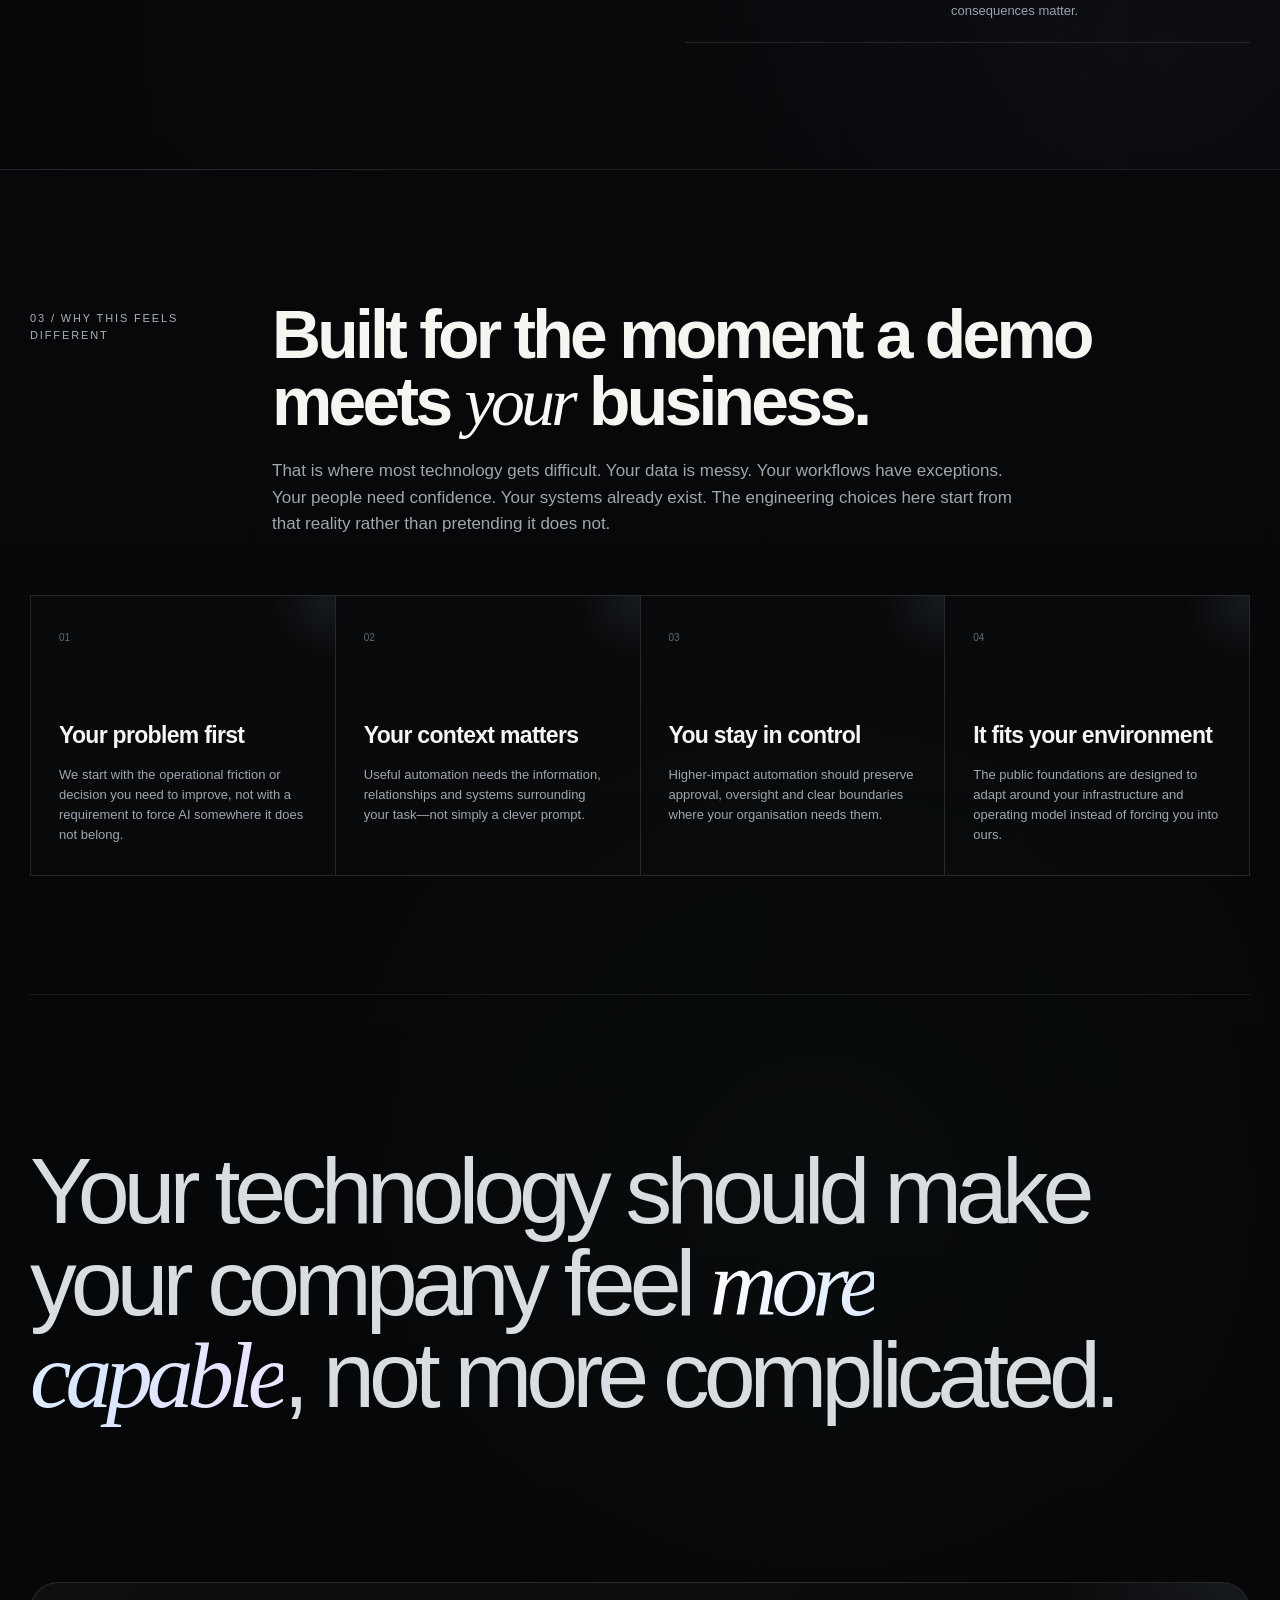
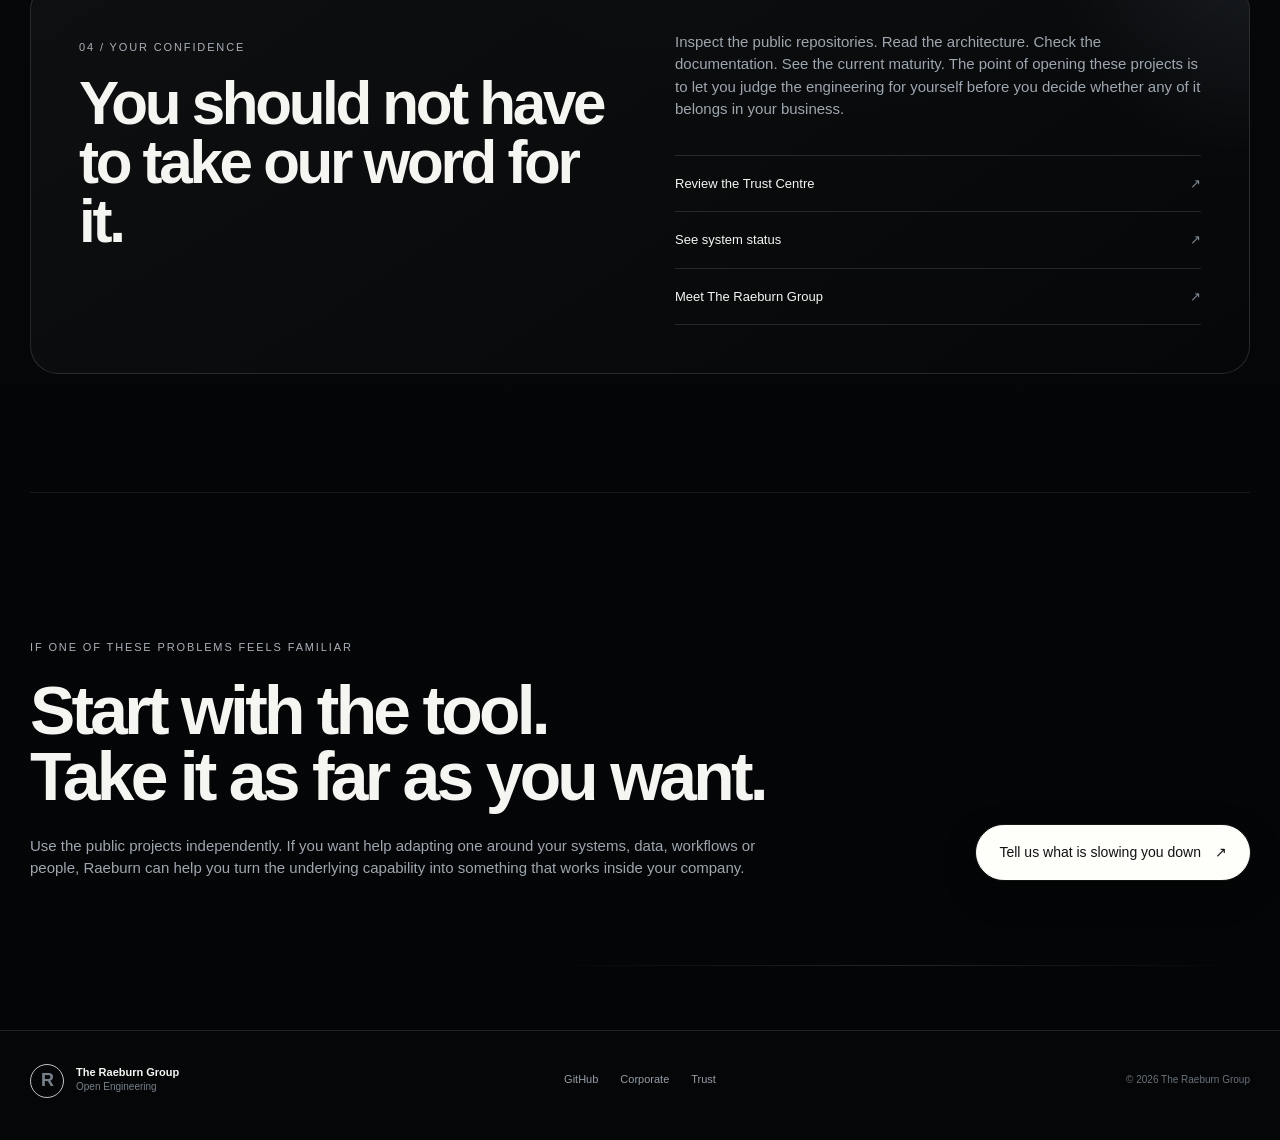
==== commit 84dd2e1e: "Use running-business language in hero" ====
--- a/index.html
+++ b/index.html
@@ -42,7 +42,7 @@
 <main id="main-content">
   <section class="hero shell">
     <div class="hero-copy" data-reveal>
-      <div class="eyebrow"><span class="pulse-dot" aria-hidden="true"></span> PRACTICAL ENGINEERING FOR THE BUSINESS YOU ARE TRYING TO BUILD</div>
+      <div class="eyebrow"><span class="pulse-dot" aria-hidden="true"></span> PRACTICAL ENGINEERING FOR THE BUSINESS YOU ARE RUNNING</div>
       <h1>Make <em>your</em><br>business work better.</h1>
       <p class="lede">Your company already has people, knowledge, systems and ambition. The problem is the friction between them. Manual handoffs. Answers nobody can find. AI that talks but cannot act. Decisions made without enough context. These tools are built to change that.</p>
       <div class="actions">
@@ -218,4 +218,4 @@
   </div>
 </footer>
 </body>
-</html>
+</html>
--- a/excitement.css
+++ b/excitement.css
@@ -0,0 +1,236 @@
+:root{
+  --electric:#EAF2FF;
+  --electric-soft:rgba(185,211,255,.28);
+  --violet-glow:rgba(195,169,255,.18);
+  --mint-glow:rgba(162,255,218,.14);
+}
+
+body{
+  background:
+    radial-gradient(circle at 82% 6%,rgba(90,129,205,.16),transparent 25rem),
+    radial-gradient(circle at 12% 34%,rgba(122,87,163,.09),transparent 31rem),
+    radial-gradient(circle at 64% 74%,rgba(80,126,111,.045),transparent 34rem),
+    linear-gradient(180deg,#050709 0%,#07090B 45%,#040506 100%);
+}
+
+.hero{
+  position:relative;
+  isolation:isolate;
+}
+.hero::before{
+  content:"";
+  position:absolute;
+  width:38vw;
+  max-width:560px;
+  aspect-ratio:1;
+  left:-14vw;
+  top:8%;
+  border-radius:50%;
+  background:radial-gradient(circle,rgba(164,193,255,.11),rgba(164,193,255,.025) 36%,transparent 69%);
+  filter:blur(10px);
+  z-index:-1;
+  pointer-events:none;
+}
+
+.hero h1{
+  text-wrap:balance;
+  text-shadow:0 2px 26px rgba(255,255,255,.035);
+}
+.hero h1 em{
+  background:linear-gradient(115deg,#FFFFFF 8%,#D7E5FF 42%,#E8DEFF 74%,#FFFFFF 100%);
+  -webkit-background-clip:text;
+  background-clip:text;
+  color:transparent;
+  text-shadow:none;
+  filter:drop-shadow(0 0 24px rgba(188,208,255,.12));
+}
+
+.lede{
+  color:#C0C8D0;
+}
+
+.button.primary{
+  position:relative;
+  overflow:hidden;
+  box-shadow:0 12px 34px rgba(0,0,0,.30),0 0 0 1px rgba(255,255,255,.08);
+}
+.button.primary::after{
+  content:"";
+  position:absolute;
+  inset:-2px;
+  background:linear-gradient(115deg,transparent 15%,rgba(255,255,255,.72) 45%,transparent 72%);
+  transform:translateX(-140%);
+  transition:transform .65s cubic-bezier(.2,.75,.2,1);
+  mix-blend-mode:soft-light;
+}
+.button.primary:hover::after{transform:translateX(140%)}
+
+.hero-proof span{
+  color:#929CA7;
+}
+
+.signal-stage{
+  filter:drop-shadow(0 20px 60px rgba(0,0,0,.42));
+}
+.signal-stage::after{
+  content:"";
+  position:absolute;
+  inset:22%;
+  border-radius:50%;
+  background:radial-gradient(circle,rgba(255,255,255,.055),transparent 66%);
+  box-shadow:0 0 90px rgba(179,205,255,.08);
+  animation:signal-breathe 5.8s ease-in-out infinite;
+}
+.core-mark{
+  box-shadow:
+    0 0 0 14px rgba(255,255,255,.024),
+    0 0 42px rgba(225,234,255,.16),
+    0 28px 74px rgba(0,0,0,.50);
+}
+.halo-a{box-shadow:0 0 55px rgba(168,196,255,.035)}
+.halo-b{border-color:rgba(218,226,255,.15)}
+.halo-c{border-color:rgba(173,255,221,.21)}
+
+.statement-band{
+  background:linear-gradient(90deg,rgba(255,255,255,.008),rgba(183,206,255,.025),rgba(255,255,255,.008));
+}
+.statement-track span{color:#7E8995}
+
+.section-head h2 em{
+  font-family:Georgia,"Times New Roman",serif;
+  font-weight:400;
+  color:#F8F8F5;
+}
+
+.tool-card{
+  box-shadow:inset 0 1px 0 rgba(255,255,255,.022),0 18px 50px rgba(0,0,0,.12);
+}
+.tool-card::after{
+  content:"";
+  position:absolute;
+  inset:0;
+  border-radius:inherit;
+  pointer-events:none;
+  background:linear-gradient(125deg,rgba(255,255,255,.055),transparent 20%,transparent 76%,rgba(194,214,255,.035));
+  opacity:.45;
+}
+.tool-card:hover{
+  border-color:rgba(214,226,255,.31);
+  box-shadow:inset 0 1px 0 rgba(255,255,255,.04),0 24px 72px rgba(0,0,0,.25),0 0 46px rgba(128,162,226,.035);
+}
+.tool-card-featured{
+  background:
+    radial-gradient(circle at 84% 12%,rgba(168,197,255,.095),transparent 16rem),
+    linear-gradient(145deg,rgba(200,218,255,.08),rgba(255,255,255,.01));
+}
+.tool-tag{
+  max-width:78%;
+  text-align:right;
+  line-height:1.45;
+}
+.tool-card h3{
+  color:#F8F8F6;
+}
+.tool-actions a{
+  transition:color .2s ease,border-color .2s ease,transform .2s ease;
+}
+.tool-actions a:hover{
+  transform:translateY(-1px);
+}
+
+.light-section{
+  background:
+    radial-gradient(circle at 12% 6%,rgba(145,176,235,.09),transparent 27rem),
+    radial-gradient(circle at 91% 84%,rgba(153,123,193,.055),transparent 29rem),
+    linear-gradient(180deg,#080B0E 0%,#050709 100%);
+}
+.build-intro h2{
+  color:#F7F7F4;
+}
+.build-lede{
+  color:#DEE3E8;
+}
+.build-steps>div{
+  transition:padding-left .2s ease,background .2s ease;
+}
+.build-steps>div:hover{
+  padding-left:8px;
+  background:linear-gradient(90deg,rgba(255,255,255,.022),transparent 72%);
+}
+
+.standards-grid>div{
+  position:relative;
+  overflow:hidden;
+  transition:background .22s ease,transform .22s ease;
+}
+.standards-grid>div::before{
+  content:"";
+  position:absolute;
+  width:120px;
+  height:120px;
+  right:-55px;
+  top:-55px;
+  border-radius:50%;
+  background:radial-gradient(circle,rgba(183,207,255,.08),transparent 68%);
+}
+.standards-grid>div:hover{
+  background:rgba(255,255,255,.018);
+  transform:translateY(-3px);
+}
+
+.big-phrase p{
+  text-shadow:0 0 42px rgba(255,255,255,.025);
+}
+.big-phrase em{
+  background:linear-gradient(110deg,#FFFFFF,#D8E7FF 52%,#EEE3FF);
+  -webkit-background-clip:text;
+  background-clip:text;
+  color:transparent;
+}
+
+.trust-panel{
+  position:relative;
+  overflow:hidden;
+}
+.trust-panel::before{
+  content:"";
+  position:absolute;
+  width:420px;
+  height:420px;
+  right:-210px;
+  top:-230px;
+  border-radius:50%;
+  background:radial-gradient(circle,rgba(183,207,255,.085),transparent 65%);
+  pointer-events:none;
+}
+
+.support{
+  position:relative;
+}
+.support::before{
+  content:"";
+  position:absolute;
+  inset:auto 0 12% 42%;
+  height:1px;
+  background:linear-gradient(90deg,transparent,rgba(255,255,255,.12),transparent);
+  pointer-events:none;
+}
+
+@keyframes signal-breathe{
+  0%,100%{transform:scale(.96);opacity:.58}
+  50%{transform:scale(1.07);opacity:1}
+}
+
+@media(max-width:720px){
+  .hero::before{width:88vw;left:-44vw;top:2%}
+  .hero h1{font-size:clamp(58px,18.6vw,88px);line-height:.82}
+  .lede{font-size:17.5px;line-height:1.52}
+  .tool-tag{max-width:72%;font-size:9px}
+  .tool-card p{font-size:14.5px;line-height:1.58}
+  .signal-stage::after{inset:24%}
+}
+
+@media(prefers-reduced-motion:reduce){
+  .signal-stage::after{animation:none!important}
+  .button.primary::after{display:none}
+}
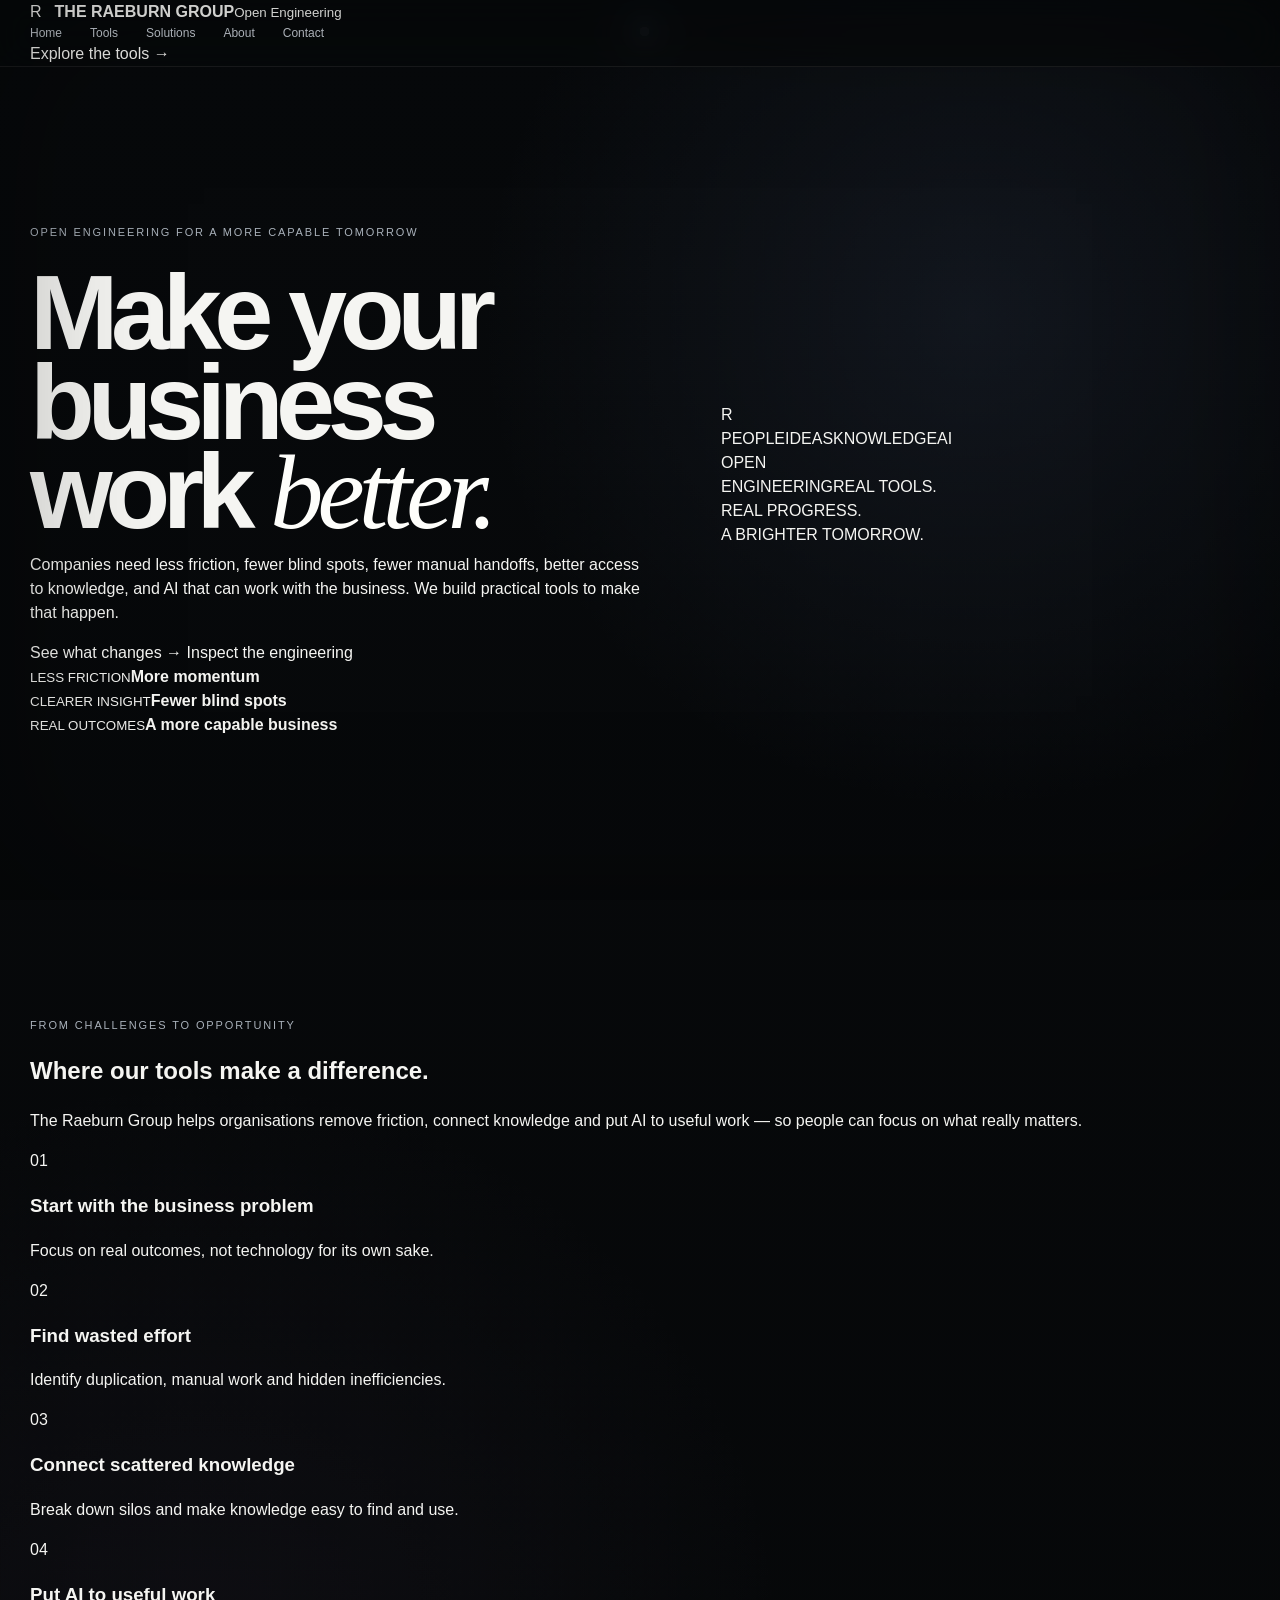
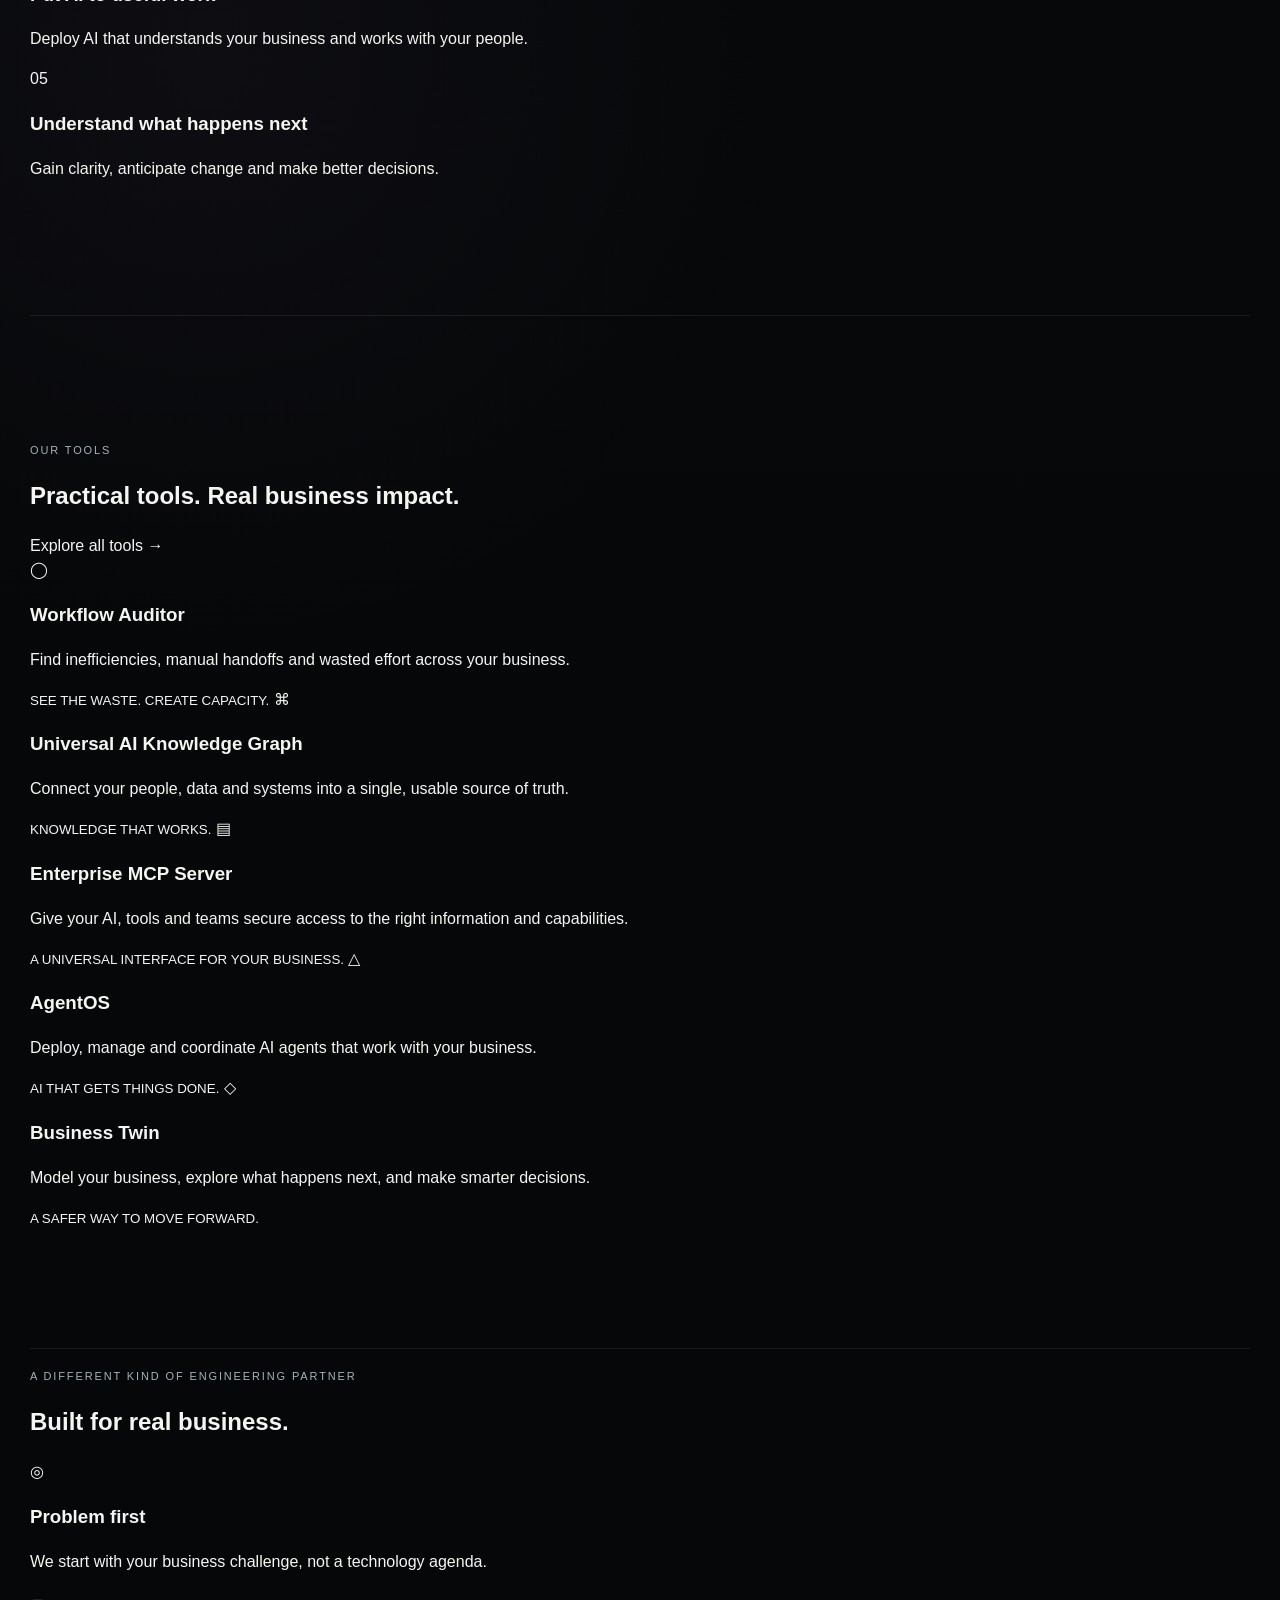
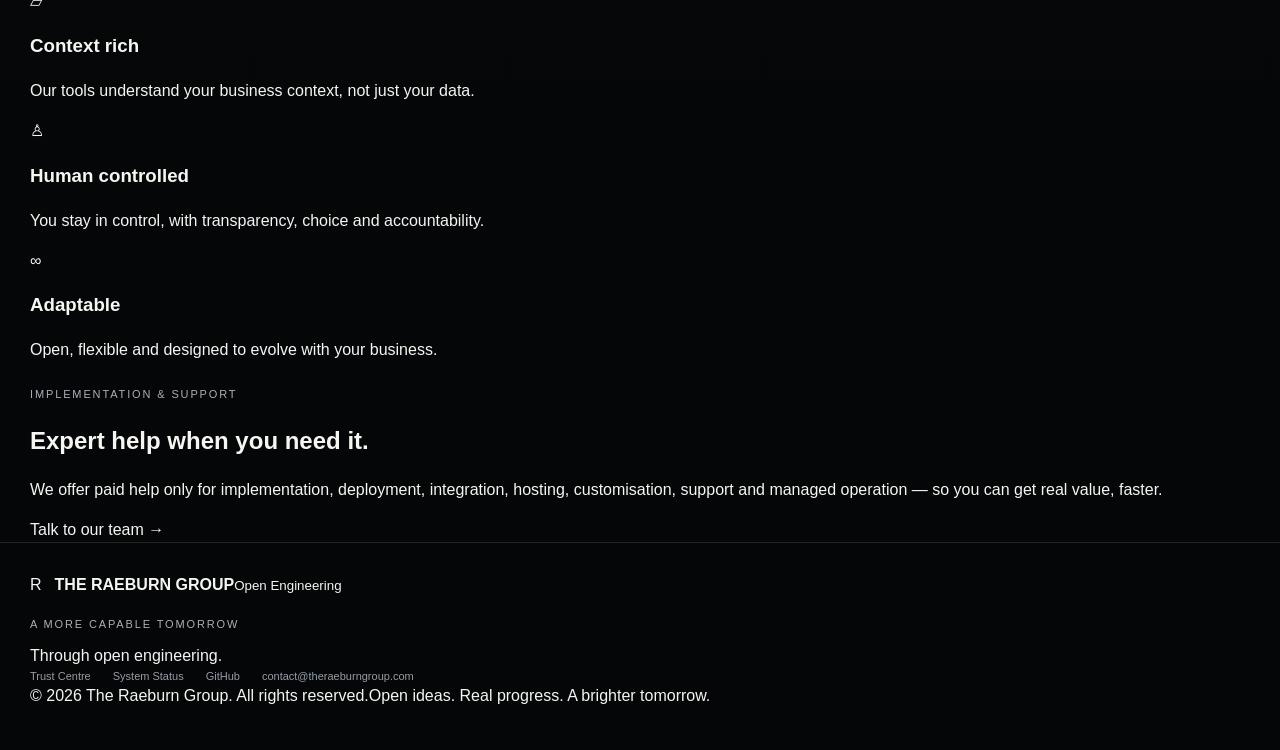
==== commit 25dba37a: "Build polished public-facing engineering homepage" ====
--- a/index.html
+++ b/index.html
@@ -3,219 +3,107 @@
 <head>
   <meta charset="utf-8">
   <meta name="viewport" content="width=device-width, initial-scale=1">
-  <meta name="theme-color" content="#07090B">
+  <meta name="theme-color" content="#05070a">
   <meta name="color-scheme" content="dark">
-  <title>Engineering Tools That Make Your Business Work Better | The Raeburn Group</title>
-  <meta name="description" content="Open engineering tools from The Raeburn Group designed around the problems your company actually feels: wasted effort, scattered knowledge, disconnected AI and difficult operational change.">
-  <meta property="og:title" content="Make Your Business Work Better | The Raeburn Group">
-  <meta property="og:description" content="Practical open engineering for the friction, blind spots and disconnected systems inside your business.">
-  <meta property="og:type" content="website">
-  <meta property="og:url" content="https://the-raeburn-group.github.io/">
-  <meta name="twitter:card" content="summary">
+  <title>Open Engineering | The Raeburn Group</title>
+  <meta name="description" content="Practical engineering tools from The Raeburn Group that help businesses reduce friction, connect knowledge, put AI to useful work and make better decisions.">
   <link rel="canonical" href="https://the-raeburn-group.github.io/">
   <link rel="icon" href="/favicon.svg" type="image/svg+xml">
   <link rel="stylesheet" href="/styles.css">
-  <link rel="stylesheet" href="/excitement.css">
   <script src="/motion.js" defer></script>
 </head>
-<body>
-<a class="skip-link" href="#main-content">Skip to content</a>
-<div class="page-glow" aria-hidden="true"></div>
-<div class="grain" aria-hidden="true"></div>
-
+<body data-page="home">
+<a class="skip-link" href="#main">Skip to content</a>
+<div class="ambient" aria-hidden="true"></div>
 <header class="site-header">
-  <div class="shell header-inner">
+  <div class="shell nav-wrap">
     <a class="brand" href="/" aria-label="The Raeburn Group Open Engineering home">
-      <span class="mark" aria-hidden="true">R</span>
-      <span class="brand-copy"><strong>The Raeburn Group</strong><span>Open Engineering</span></span>
+      <span class="brand-mark">R</span>
+      <span class="brand-text"><strong>THE RAEBURN GROUP</strong><small>Open Engineering</small></span>
     </a>
     <nav aria-label="Primary navigation">
-      <a href="#tools">Your problems</a>
-      <a href="#build">Your impact</a>
-      <a href="#standards">Why it works</a>
-      <a href="#trust">Trust</a>
+      <a class="active" href="/">Home</a>
+      <a href="/tools/">Tools</a>
+      <a href="/solutions/">Solutions</a>
+      <a href="https://theraeburngroup.com">About</a>
+      <a href="/contact/">Contact</a>
     </nav>
-    <a class="header-link" href="https://github.com/The-Raeburn-Group">GitHub <span aria-hidden="true">↗</span></a>
+    <a class="pill pill-outline" href="/tools/">Explore the tools <span>→</span></a>
   </div>
 </header>
-
-<main id="main-content">
-  <section class="hero shell">
-    <div class="hero-copy" data-reveal>
-      <div class="eyebrow"><span class="pulse-dot" aria-hidden="true"></span> PRACTICAL ENGINEERING FOR THE BUSINESS YOU ARE RUNNING</div>
-      <h1>Make <em>your</em><br>business work better.</h1>
-      <p class="lede">Your company already has people, knowledge, systems and ambition. The problem is the friction between them. Manual handoffs. Answers nobody can find. AI that talks but cannot act. Decisions made without enough context. These tools are built to change that.</p>
-      <div class="actions">
-        <a class="button primary" href="#tools">Find your biggest opportunity <span aria-hidden="true">↓</span></a>
-        <a class="button ghost" href="https://github.com/The-Raeburn-Group">Inspect the engineering <span aria-hidden="true">↗</span></a>
+<main id="main">
+  <section class="hero shell hero-home">
+    <div class="hero-copy reveal">
+      <p class="eyebrow">OPEN ENGINEERING FOR A MORE CAPABLE TOMORROW</p>
+      <h1>Make your business<br>work <em>better.</em></h1>
+      <p class="hero-lede">Companies need less friction, fewer blind spots, fewer manual handoffs, better access to knowledge, and AI that can work with the business. We build practical tools to make that happen.</p>
+      <div class="hero-actions">
+        <a class="pill pill-primary" href="/solutions/">See what changes <span>→</span></a>
+        <a class="pill pill-dark" href="https://github.com/The-Raeburn-Group">Inspect the engineering</a>
       </div>
-      <div class="hero-proof" aria-label="Business outcomes">
-        <span>Give your people back time</span><i></i><span>Make your knowledge usable</span><i></i><span>Put your AI to work</span>
+      <div class="hero-metrics">
+        <div><small>LESS FRICTION</small><strong>More momentum</strong></div>
+        <div><small>CLEARER INSIGHT</small><strong>Fewer blind spots</strong></div>
+        <div><small>REAL OUTCOMES</small><strong>A more capable business</strong></div>
       </div>
     </div>
+    <div class="hero-art reveal" aria-hidden="true">
+      <div class="planetary">
+        <div class="planet-grid"></div>
+        <div class="planet-glow"></div>
+        <div class="orbit o1"><i></i></div>
+        <div class="orbit o2"><i></i></div>
+        <div class="orbit o3"><i></i></div>
+        <div class="core-r">R</div>
+        <span class="orbit-label l1">PEOPLE</span><span class="orbit-label l2">IDEAS</span><span class="orbit-label l3">KNOWLEDGE</span><span class="orbit-label l4">AI</span>
+        <div class="world-arc"></div>
+      </div>
+      <div class="art-caption"><span>OPEN<br>ENGINEERING</span><span>REAL TOOLS.<br>REAL PROGRESS.<br>A BRIGHTER TOMORROW.</span></div>
+    </div>
+  </section>
 
-    <div class="hero-visual" aria-hidden="true" data-reveal>
-      <div class="signal-stage">
-        <div class="signal-halo halo-a"></div>
-        <div class="signal-halo halo-b"></div>
-        <div class="signal-halo halo-c"></div>
-        <div class="core-mark">R</div>
-        <div class="orbit orbit-one"><span>YOUR FRICTION</span></div>
-        <div class="orbit orbit-two"><span>YOUR CONTEXT</span></div>
-        <div class="orbit orbit-three"><span>YOUR DECISIONS</span></div>
-        <div class="signal-caption">SEE IT / UNDERSTAND IT / IMPROVE IT</div>
+  <section class="section shell reveal">
+    <div class="section-kicker">FROM CHALLENGES TO OPPORTUNITY</div>
+    <div class="split-heading"><h2>Where our tools make a difference.</h2><p>The Raeburn Group helps organisations remove friction, connect knowledge and put AI to useful work — so people can focus on what really matters.</p></div>
+    <div class="five-up process-cards">
+      <article><span>01</span><h3>Start with the business problem</h3><p>Focus on real outcomes, not technology for its own sake.</p></article>
+      <article><span>02</span><h3>Find wasted effort</h3><p>Identify duplication, manual work and hidden inefficiencies.</p></article>
+      <article><span>03</span><h3>Connect scattered knowledge</h3><p>Break down silos and make knowledge easy to find and use.</p></article>
+      <article><span>04</span><h3>Put AI to useful work</h3><p>Deploy AI that understands your business and works with your people.</p></article>
+      <article><span>05</span><h3>Understand what happens next</h3><p>Gain clarity, anticipate change and make better decisions.</p></article>
+    </div>
+  </section>
+
+  <section class="section shell reveal">
+    <div class="section-kicker">OUR TOOLS</div>
+    <div class="split-heading"><h2>Practical tools. Real business impact.</h2><a class="text-link" href="/tools/">Explore all tools →</a></div>
+    <div class="tool-strip">
+      <a class="product-card" href="https://github.com/The-Raeburn-Group/RaeburnAI-Workflow-Auditor"><span class="icon">◯</span><h3>Workflow Auditor</h3><p>Find inefficiencies, manual handoffs and wasted effort across your business.</p><small>SEE THE WASTE. CREATE CAPACITY.</small></a>
+      <a class="product-card" href="https://github.com/The-Raeburn-Group/Universal-AI-Knowledge-Graph"><span class="icon">⌘</span><h3>Universal AI Knowledge Graph</h3><p>Connect your people, data and systems into a single, usable source of truth.</p><small>KNOWLEDGE THAT WORKS.</small></a>
+      <a class="product-card" href="https://github.com/The-Raeburn-Group/RaeburnAI-Enterprise-MCP-Server"><span class="icon">▤</span><h3>Enterprise MCP Server</h3><p>Give your AI, tools and teams secure access to the right information and capabilities.</p><small>A UNIVERSAL INTERFACE FOR YOUR BUSINESS.</small></a>
+      <a class="product-card" href="https://github.com/The-Raeburn-Group/RaeburnAI-AgentOS"><span class="icon">△</span><h3>AgentOS</h3><p>Deploy, manage and coordinate AI agents that work with your business.</p><small>AI THAT GETS THINGS DONE.</small></a>
+      <a class="product-card" href="https://github.com/The-Raeburn-Group/RaeburnAI-Business-Twin"><span class="icon">◇</span><h3>Business Twin</h3><p>Model your business, explore what happens next, and make smarter decisions.</p><small>A SAFER WAY TO MOVE FORWARD.</small></a>
+    </div>
+  </section>
+
+  <section class="ridge-section reveal">
+    <div class="ridge"></div>
+    <div class="shell">
+      <p class="section-kicker centre">A DIFFERENT KIND OF ENGINEERING PARTNER</p>
+      <h2 class="centre-title">Built for real business.</h2>
+      <div class="four-up values">
+        <article><span>◎</span><h3>Problem first</h3><p>We start with your business challenge, not a technology agenda.</p></article>
+        <article><span>▱</span><h3>Context rich</h3><p>Our tools understand your business context, not just your data.</p></article>
+        <article><span>♙</span><h3>Human controlled</h3><p>You stay in control, with transparency, choice and accountability.</p></article>
+        <article><span>∞</span><h3>Adaptable</h3><p>Open, flexible and designed to evolve with your business.</p></article>
       </div>
     </div>
   </section>
 
-  <section class="statement-band" aria-label="Business outcomes">
-    <div class="statement-track">
-      <span>REMOVE YOUR BOTTLENECKS</span><b>•</b><span>CONNECT YOUR KNOWLEDGE</span><b>•</b><span>PUT YOUR AI TO WORK</span><b>•</b><span>MODEL YOUR NEXT MOVE</span><b>•</b><span>MAKE BETTER DECISIONS</span><b>•</b><span>REMOVE YOUR BOTTLENECKS</span><b>•</b><span>CONNECT YOUR KNOWLEDGE</span><b>•</b><span>PUT YOUR AI TO WORK</span>
-    </div>
-  </section>
-
-  <section id="tools" class="section shell">
-    <div class="section-head" data-reveal>
-      <div class="section-kicker">01 / WHAT IS GETTING IN YOUR WAY?</div>
-      <div>
-        <h2>Start with what is slowing <em>you</em> down.</h2>
-        <p>You do not need technology for technology's sake. You need the expensive friction inside your company to become visible, understandable and fixable. Pick the problem that feels familiar.</p>
-      </div>
-    </div>
-
-    <div class="tool-grid">
-      <article class="tool-card tool-card-featured" data-tilt data-reveal>
-        <div class="tool-top"><span class="tool-index">01</span><span class="tool-tag">WHEN YOUR PEOPLE ARE DOING WORK SOFTWARE SHOULD DO</span></div>
-        <div class="tool-icon" aria-hidden="true">↳</div>
-        <h3>Workflow Auditor</h3>
-        <p>If your best people are copying information between systems, chasing approvals, repeating checks or working around processes nobody has questioned for years, you are paying for friction. Workflow Auditor helps you expose it, estimate where change could matter most and turn the result into a practical roadmap instead of another generic “AI opportunity” list.</p>
-        <div class="tool-actions">
-          <a href="https://github.com/The-Raeburn-Group/RaeburnAI-Workflow-Auditor">See how it works <span>↗</span></a>
-          <a class="download" href="https://github.com/The-Raeburn-Group/RaeburnAI-Workflow-Auditor/archive/refs/heads/main.zip">Take the source <span>↓</span></a>
-        </div>
-      </article>
-
-      <article class="tool-card" data-tilt data-reveal>
-        <div class="tool-top"><span class="tool-index">02</span><span class="tool-tag">WHEN YOUR ANSWERS EXIST BUT NOBODY CAN FIND THEM</span></div>
-        <div class="tool-icon" aria-hidden="true">◇</div>
-        <h3>Universal AI Knowledge Graph</h3>
-        <p>Your company already knows more than any individual employee can hold in their head. The problem is that the knowledge is scattered across documents, inboxes, databases, source code and applications. The Knowledge Graph creates a connected semantic layer so your people and your AI can work with more of the context your business already owns.</p>
-        <div class="tool-actions">
-          <a href="https://github.com/The-Raeburn-Group/Universal-AI-Knowledge-Graph">See how it works <span>↗</span></a>
-          <a class="download" href="https://github.com/The-Raeburn-Group/Universal-AI-Knowledge-Graph/archive/refs/heads/main.zip">Take the source <span>↓</span></a>
-        </div>
-      </article>
-
-      <article class="tool-card" data-tilt data-reveal>
-        <div class="tool-top"><span class="tool-index">03</span><span class="tool-tag">WHEN YOUR AI CAN TALK BUT CANNOT DO</span></div>
-        <div class="tool-icon" aria-hidden="true">⌁</div>
-        <h3>Enterprise MCP Server</h3>
-        <p>If your AI stops being useful the moment it needs information from a real system or needs to take a controlled action, you have an integration problem. Enterprise MCP gives you a reusable foundation for connecting AI to the tools, services and data your company actually runs on—without rebuilding the same bridge for every assistant.</p>
-        <div class="tool-actions">
-          <a href="https://github.com/The-Raeburn-Group/RaeburnAI-Enterprise-MCP-Server">See how it works <span>↗</span></a>
-          <a class="download" href="https://github.com/The-Raeburn-Group/RaeburnAI-Enterprise-MCP-Server/archive/refs/heads/main.zip">Take the source <span>↓</span></a>
-        </div>
-      </article>
-
-      <article class="tool-card" data-tilt data-reveal>
-        <div class="tool-top"><span class="tool-index">04</span><span class="tool-tag">WHEN ONE AI ASSISTANT IS NOT ENOUGH</span></div>
-        <div class="tool-icon" aria-hidden="true">◎</div>
-        <h3>AgentOS</h3>
-        <p>Your real work is not one prompt followed by one answer. It moves between roles, systems, decisions and exceptions. AgentOS gives multiple agents a foundation for shared context, coordination and human approval so you can make automation more capable without making your operation less understandable.</p>
-        <div class="tool-actions">
-          <a href="https://github.com/The-Raeburn-Group/RaeburnAI-AgentOS">See how it works <span>↗</span></a>
-          <a class="download" href="https://github.com/The-Raeburn-Group/RaeburnAI-AgentOS/archive/refs/heads/main.zip">Take the source <span>↓</span></a>
-        </div>
-      </article>
-
-      <article class="tool-card tool-card-wide" data-tilt data-reveal>
-        <div class="tool-top"><span class="tool-index">05</span><span class="tool-tag">WHEN YOUR NEXT MOVE HAS TOO MANY CONSEQUENCES TO GUESS</span></div>
-        <div class="wide-copy">
-          <div>
-            <div class="tool-icon" aria-hidden="true">◫</div>
-            <h3>Business Twin</h3>
-          </div>
-          <p>Before you change a process, restructure a team, automate a function or move a KPI, you need to understand what else moves with it. Business Twin lets you model your organisation, workflows, teams, KPIs and scenarios together so “what happens if we do this?” becomes something you can examine before you spend real time, money or political capital.</p>
-        </div>
-        <div class="tool-actions">
-          <a href="https://github.com/The-Raeburn-Group/RaeburnAI-Business-Twin">See how it works <span>↗</span></a>
-          <a class="download" href="https://github.com/The-Raeburn-Group/RaeburnAI-Business-Twin/archive/refs/heads/main.zip">Take the source <span>↓</span></a>
-        </div>
-      </article>
-    </div>
-  </section>
-
-  <section id="build" class="light-section">
-    <div class="shell build-layout">
-      <div class="build-intro" data-reveal>
-        <div class="section-kicker dark">02 / WHAT CHANGES FOR YOU</div>
-        <h2>Give your people back time.<br>Give your AI context.<br>Give yourself a clearer view.</h2>
-      </div>
-      <div class="build-copy" data-reveal>
-        <p class="build-lede">The best technology becomes almost invisible. You notice the business getting easier to run.</p>
-        <div class="build-steps">
-          <div><span>01</span><strong>Stop paying for avoidable friction</strong><p>Find the handoffs, duplication and workarounds that quietly absorb your team's time before you automate the wrong thing.</p></div>
-          <div><span>02</span><strong>Use what your company already knows</strong><p>Turn scattered information into context your people and your AI can actually reach when decisions are being made.</p></div>
-          <div><span>03</span><strong>Move faster without losing control</strong><p>Connect AI to real work, coordinate more complex processes and keep human judgement where the consequences matter.</p></div>
-        </div>
-      </div>
-    </div>
-  </section>
-
-  <section id="standards" class="section shell standards-section">
-    <div class="section-head" data-reveal>
-      <div class="section-kicker">03 / WHY THIS FEELS DIFFERENT</div>
-      <div>
-        <h2>Built for the moment a demo meets <em>your</em> business.</h2>
-        <p>That is where most technology gets difficult. Your data is messy. Your workflows have exceptions. Your people need confidence. Your systems already exist. The engineering choices here start from that reality rather than pretending it does not.</p>
-      </div>
-    </div>
-
-    <div class="standards-grid" data-reveal>
-      <div><span>01</span><h3>Your problem first</h3><p>We start with the operational friction or decision you need to improve, not with a requirement to force AI somewhere it does not belong.</p></div>
-      <div><span>02</span><h3>Your context matters</h3><p>Useful automation needs the information, relationships and systems surrounding your task—not simply a clever prompt.</p></div>
-      <div><span>03</span><h3>You stay in control</h3><p>Higher-impact automation should preserve approval, oversight and clear boundaries where your organisation needs them.</p></div>
-      <div><span>04</span><h3>It fits your environment</h3><p>The public foundations are designed to adapt around your infrastructure and operating model instead of forcing you into ours.</p></div>
-    </div>
-  </section>
-
-  <section class="big-phrase shell" data-reveal>
-    <p>Your technology should make your company feel <em>more capable</em>, not more complicated.</p>
-  </section>
-
-  <section id="trust" class="section shell trust-section">
-    <div class="trust-panel" data-reveal>
-      <div>
-        <div class="section-kicker">04 / YOUR CONFIDENCE</div>
-        <h2>You should not have to take our word for it.</h2>
-      </div>
-      <div class="trust-copy">
-        <p>Inspect the public repositories. Read the architecture. Check the documentation. See the current maturity. The point of opening these projects is to let you judge the engineering for yourself before you decide whether any of it belongs in your business.</p>
-        <div class="trust-links">
-          <a href="https://trust.theraeburngroup.com"><span>Review the Trust Centre</span><b>↗</b></a>
-          <a href="https://status.theraeburngroup.com"><span>See system status</span><b>↗</b></a>
-          <a href="https://theraeburngroup.com"><span>Meet The Raeburn Group</span><b>↗</b></a>
-        </div>
-      </div>
-    </div>
-  </section>
-
-  <section class="support shell" data-reveal>
-    <div>
-      <div class="section-kicker">IF ONE OF THESE PROBLEMS FEELS FAMILIAR</div>
-      <h2>Start with the tool.<br>Take it as far as you want.</h2>
-      <p>Use the public projects independently. If you want help adapting one around your systems, data, workflows or people, Raeburn can help you turn the underlying capability into something that works inside your company.</p>
-    </div>
-    <a class="button primary large" href="mailto:contact@theraeburngroup.com?subject=Something%20is%20slowing%20our%20business%20down">Tell us what is slowing you down <span aria-hidden="true">↗</span></a>
+  <section class="cta-band reveal">
+    <div class="shell cta-row"><div><p class="section-kicker">IMPLEMENTATION & SUPPORT</p><h2>Expert help when you need it.</h2></div><p>We offer paid help only for implementation, deployment, integration, hosting, customisation, support and managed operation — so you can get real value, faster.</p><a class="pill pill-outline" href="/contact/">Talk to our team →</a></div>
   </section>
 </main>
-
-<footer>
-  <div class="shell footer-inner">
-    <div class="footer-brand"><span class="mark small" aria-hidden="true">R</span><div><strong>The Raeburn Group</strong><span>Open Engineering</span></div></div>
-    <div class="footer-links"><a href="https://github.com/The-Raeburn-Group">GitHub</a><a href="https://theraeburngroup.com">Corporate</a><a href="https://trust.theraeburngroup.com">Trust</a></div>
-    <span class="copyright">© 2026 The Raeburn Group</span>
-  </div>
-</footer>
+<footer class="site-footer"><div class="shell footer-grid"><a class="brand" href="/"><span class="brand-mark">R</span><span class="brand-text"><strong>THE RAEBURN GROUP</strong><small>Open Engineering</small></span></a><div><p class="section-kicker">A MORE CAPABLE TOMORROW</p><span>Through open engineering.</span></div><div class="footer-links"><a href="https://trust.theraeburngroup.com">Trust Centre</a><a href="https://status.theraeburngroup.com">System Status</a><a href="https://github.com/The-Raeburn-Group">GitHub</a><a href="mailto:contact@theraeburngroup.com">contact@theraeburngroup.com</a></div></div><div class="shell legal"><span>© 2026 The Raeburn Group. All rights reserved.</span><span>Open ideas. Real progress. A brighter tomorrow.</span></div></footer>
 </body>
 </html>
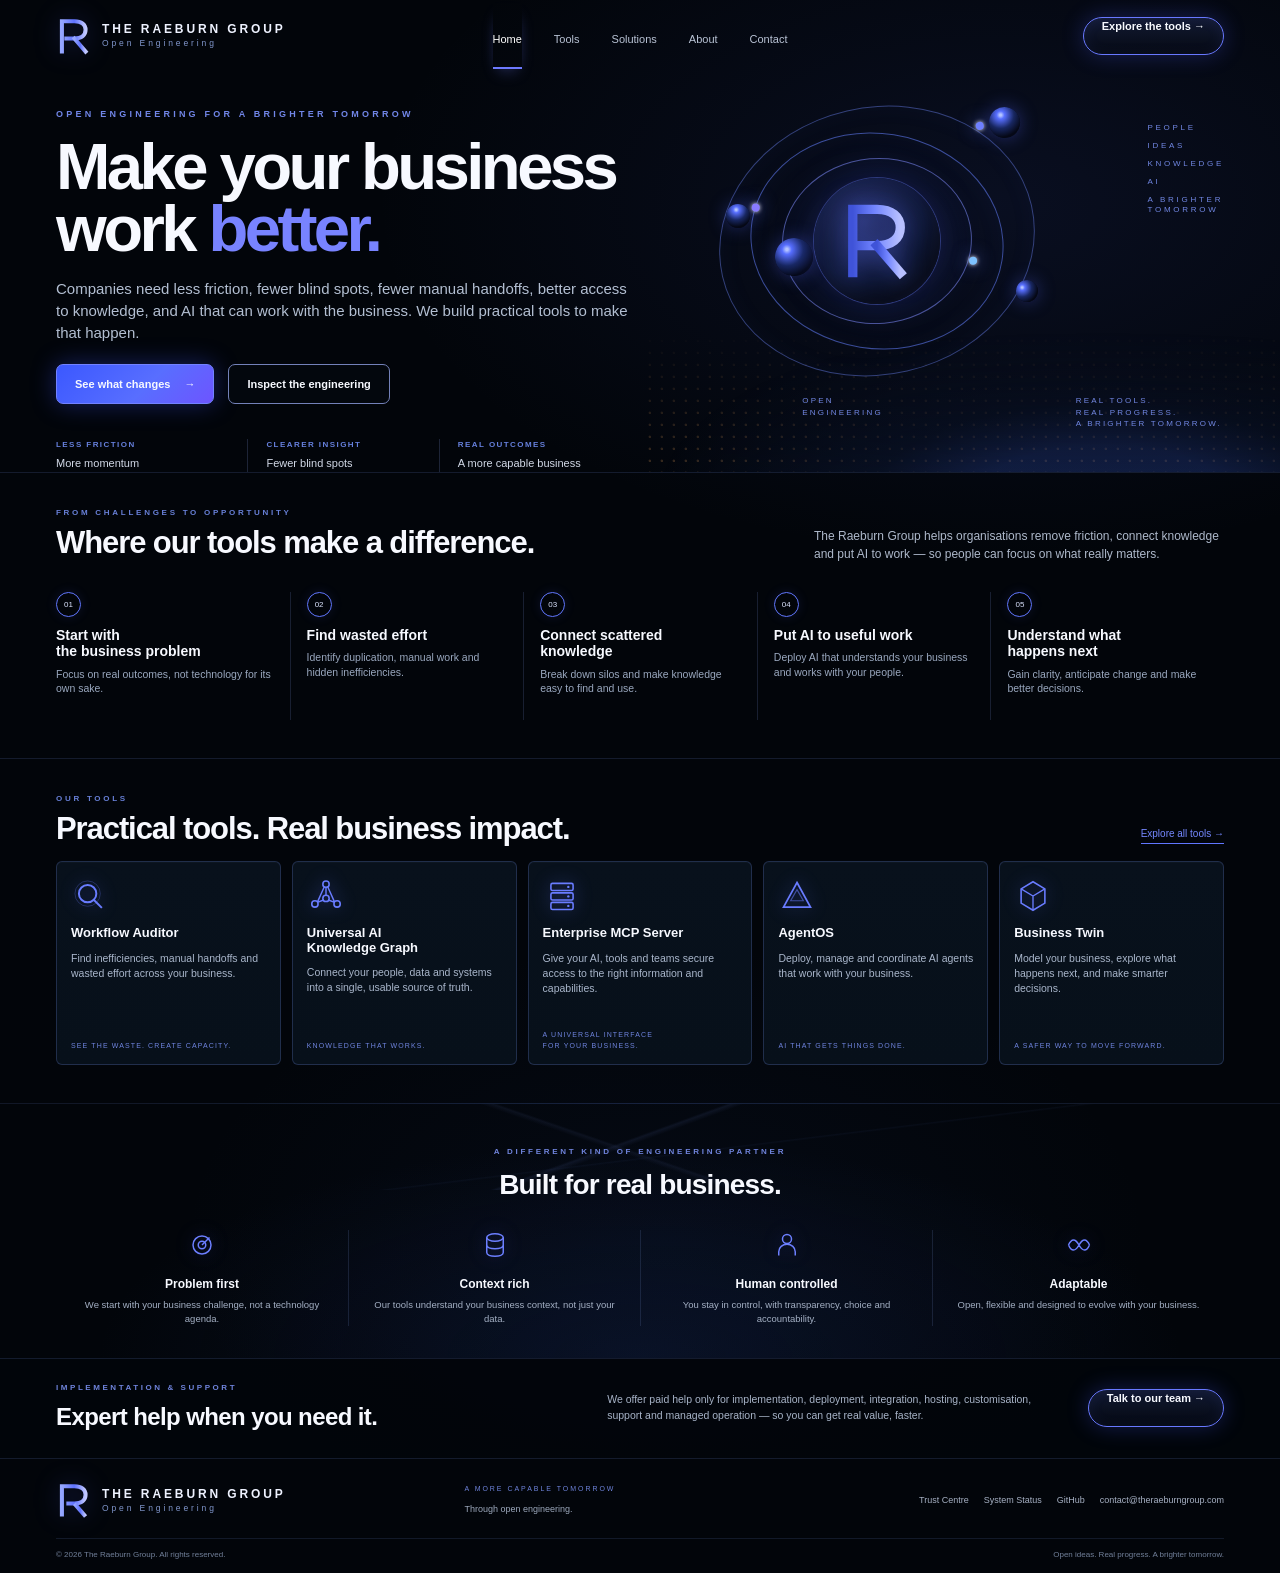
==== commit ab435a11: "Rebuild homepage to match approved concept" ====
--- a/index.html
+++ b/index.html
@@ -3,22 +3,27 @@
 <head>
   <meta charset="utf-8">
   <meta name="viewport" content="width=device-width, initial-scale=1">
-  <meta name="theme-color" content="#05070a">
+  <meta name="theme-color" content="#02050a">
   <meta name="color-scheme" content="dark">
   <title>Open Engineering | The Raeburn Group</title>
   <meta name="description" content="Practical engineering tools from The Raeburn Group that help businesses reduce friction, connect knowledge, put AI to useful work and make better decisions.">
   <link rel="canonical" href="https://the-raeburn-group.github.io/">
   <link rel="icon" href="/favicon.svg" type="image/svg+xml">
   <link rel="stylesheet" href="/styles.css">
+  <link rel="stylesheet" href="/home.css">
   <script src="/motion.js" defer></script>
 </head>
 <body data-page="home">
 <a class="skip-link" href="#main">Skip to content</a>
-<div class="ambient" aria-hidden="true"></div>
+
 <header class="site-header">
   <div class="shell nav-wrap">
     <a class="brand" href="/" aria-label="The Raeburn Group Open Engineering home">
-      <span class="brand-mark">R</span>
+      <svg class="brand-logo" viewBox="0 0 46 54" aria-hidden="true">
+        <defs><linearGradient id="brandG" x1="0" x2="1"><stop stop-color="#95a6ff"/><stop offset=".52" stop-color="#5f72ff"/><stop offset="1" stop-color="#c1c8ff"/></linearGradient></defs>
+        <path d="M8 48V7h17c9.5 0 15 4.7 15 11.7 0 7.2-5.5 11.8-15 11.8H14" fill="none" stroke="url(#brandG)" stroke-width="5.5" stroke-linecap="square"/>
+        <path d="M25 30.5 40 48" fill="none" stroke="url(#brandG)" stroke-width="5.5" stroke-linecap="square"/>
+      </svg>
       <span class="brand-text"><strong>THE RAEBURN GROUP</strong><small>Open Engineering</small></span>
     </a>
     <nav aria-label="Primary navigation">
@@ -28,82 +33,124 @@
       <a href="https://theraeburngroup.com">About</a>
       <a href="/contact/">Contact</a>
     </nav>
-    <a class="pill pill-outline" href="/tools/">Explore the tools <span>→</span></a>
+    <a class="nav-cta" href="/tools/">Explore the tools <span aria-hidden="true">→</span></a>
   </div>
 </header>
+
 <main id="main">
-  <section class="hero shell hero-home">
-    <div class="hero-copy reveal">
-      <p class="eyebrow">OPEN ENGINEERING FOR A MORE CAPABLE TOMORROW</p>
+  <section class="shell home-hero">
+    <div class="home-copy">
+      <p class="home-eyebrow">OPEN ENGINEERING FOR A BRIGHTER TOMORROW</p>
       <h1>Make your business<br>work <em>better.</em></h1>
-      <p class="hero-lede">Companies need less friction, fewer blind spots, fewer manual handoffs, better access to knowledge, and AI that can work with the business. We build practical tools to make that happen.</p>
-      <div class="hero-actions">
-        <a class="pill pill-primary" href="/solutions/">See what changes <span>→</span></a>
-        <a class="pill pill-dark" href="https://github.com/The-Raeburn-Group">Inspect the engineering</a>
+      <p class="home-lede">Companies need less friction, fewer blind spots, fewer manual handoffs, better access to knowledge, and AI that can work with the business. We build practical tools to make that happen.</p>
+      <div class="home-actions">
+        <a class="home-btn primary" href="/solutions/">See what changes <span aria-hidden="true">→</span></a>
+        <a class="home-btn secondary" href="https://github.com/The-Raeburn-Group">Inspect the engineering</a>
       </div>
-      <div class="hero-metrics">
-        <div><small>LESS FRICTION</small><strong>More momentum</strong></div>
-        <div><small>CLEARER INSIGHT</small><strong>Fewer blind spots</strong></div>
-        <div><small>REAL OUTCOMES</small><strong>A more capable business</strong></div>
+      <div class="home-benefits" aria-label="Business benefits">
+        <div><small>LESS FRICTION</small><span>More momentum</span></div>
+        <div><small>CLEARER INSIGHT</small><span>Fewer blind spots</span></div>
+        <div><small>REAL OUTCOMES</small><span>A more capable business</span></div>
       </div>
     </div>
-    <div class="hero-art reveal" aria-hidden="true">
-      <div class="planetary">
-        <div class="planet-grid"></div>
-        <div class="planet-glow"></div>
-        <div class="orbit o1"><i></i></div>
-        <div class="orbit o2"><i></i></div>
-        <div class="orbit o3"><i></i></div>
-        <div class="core-r">R</div>
-        <span class="orbit-label l1">PEOPLE</span><span class="orbit-label l2">IDEAS</span><span class="orbit-label l3">KNOWLEDGE</span><span class="orbit-label l4">AI</span>
-        <div class="world-arc"></div>
+
+    <div class="hero-scene" aria-hidden="true">
+      <div class="hero-orbit">
+        <div class="orbital-ring r1"></div>
+        <div class="orbital-ring r2"></div>
+        <div class="orbital-ring r3"></div>
+        <div class="hero-sphere s1"></div><div class="hero-sphere s2"></div><div class="hero-sphere s3"></div><div class="hero-sphere s4"></div>
+        <div class="orbital-core">
+          <svg class="hero-r" viewBox="0 0 74 88">
+            <defs><linearGradient id="heroG" x1="0" x2="1"><stop stop-color="#3f53d8"/><stop offset=".45" stop-color="#7184ff"/><stop offset="1" stop-color="#b8c0ff"/></linearGradient></defs>
+            <path d="M11 78V10h26c16 0 25 8 25 19.5S53 49 37 49H20" fill="none" stroke="url(#heroG)" stroke-width="10" stroke-linecap="square"/>
+            <path d="M37 49 62 78" fill="none" stroke="url(#heroG)" stroke-width="10" stroke-linecap="square"/>
+          </svg>
+        </div>
       </div>
-      <div class="art-caption"><span>OPEN<br>ENGINEERING</span><span>REAL TOOLS.<br>REAL PROGRESS.<br>A BRIGHTER TOMORROW.</span></div>
+      <div class="keyword-stack"><span>PEOPLE</span><span>IDEAS</span><span>KNOWLEDGE</span><span>AI</span><span>A BRIGHTER<br>TOMORROW</span></div>
+      <div class="hero-caption"><span>OPEN<br>ENGINEERING</span><span>REAL TOOLS.<br>REAL PROGRESS.<br>A BRIGHTER TOMORROW.</span></div>
     </div>
   </section>
 
-  <section class="section shell reveal">
-    <div class="section-kicker">FROM CHALLENGES TO OPPORTUNITY</div>
-    <div class="split-heading"><h2>Where our tools make a difference.</h2><p>The Raeburn Group helps organisations remove friction, connect knowledge and put AI to useful work — so people can focus on what really matters.</p></div>
-    <div class="five-up process-cards">
-      <article><span>01</span><h3>Start with the business problem</h3><p>Focus on real outcomes, not technology for its own sake.</p></article>
-      <article><span>02</span><h3>Find wasted effort</h3><p>Identify duplication, manual work and hidden inefficiencies.</p></article>
-      <article><span>03</span><h3>Connect scattered knowledge</h3><p>Break down silos and make knowledge easy to find and use.</p></article>
-      <article><span>04</span><h3>Put AI to useful work</h3><p>Deploy AI that understands your business and works with your people.</p></article>
-      <article><span>05</span><h3>Understand what happens next</h3><p>Gain clarity, anticipate change and make better decisions.</p></article>
-    </div>
-  </section>
-
-  <section class="section shell reveal">
-    <div class="section-kicker">OUR TOOLS</div>
-    <div class="split-heading"><h2>Practical tools. Real business impact.</h2><a class="text-link" href="/tools/">Explore all tools →</a></div>
-    <div class="tool-strip">
-      <a class="product-card" href="https://github.com/The-Raeburn-Group/RaeburnAI-Workflow-Auditor"><span class="icon">◯</span><h3>Workflow Auditor</h3><p>Find inefficiencies, manual handoffs and wasted effort across your business.</p><small>SEE THE WASTE. CREATE CAPACITY.</small></a>
-      <a class="product-card" href="https://github.com/The-Raeburn-Group/Universal-AI-Knowledge-Graph"><span class="icon">⌘</span><h3>Universal AI Knowledge Graph</h3><p>Connect your people, data and systems into a single, usable source of truth.</p><small>KNOWLEDGE THAT WORKS.</small></a>
-      <a class="product-card" href="https://github.com/The-Raeburn-Group/RaeburnAI-Enterprise-MCP-Server"><span class="icon">▤</span><h3>Enterprise MCP Server</h3><p>Give your AI, tools and teams secure access to the right information and capabilities.</p><small>A UNIVERSAL INTERFACE FOR YOUR BUSINESS.</small></a>
-      <a class="product-card" href="https://github.com/The-Raeburn-Group/RaeburnAI-AgentOS"><span class="icon">△</span><h3>AgentOS</h3><p>Deploy, manage and coordinate AI agents that work with your business.</p><small>AI THAT GETS THINGS DONE.</small></a>
-      <a class="product-card" href="https://github.com/The-Raeburn-Group/RaeburnAI-Business-Twin"><span class="icon">◇</span><h3>Business Twin</h3><p>Model your business, explore what happens next, and make smarter decisions.</p><small>A SAFER WAY TO MOVE FORWARD.</small></a>
-    </div>
-  </section>
-
-  <section class="ridge-section reveal">
-    <div class="ridge"></div>
+  <section class="home-section">
     <div class="shell">
-      <p class="section-kicker centre">A DIFFERENT KIND OF ENGINEERING PARTNER</p>
-      <h2 class="centre-title">Built for real business.</h2>
-      <div class="four-up values">
-        <article><span>◎</span><h3>Problem first</h3><p>We start with your business challenge, not a technology agenda.</p></article>
-        <article><span>▱</span><h3>Context rich</h3><p>Our tools understand your business context, not just your data.</p></article>
-        <article><span>♙</span><h3>Human controlled</h3><p>You stay in control, with transparency, choice and accountability.</p></article>
-        <article><span>∞</span><h3>Adaptable</h3><p>Open, flexible and designed to evolve with your business.</p></article>
+      <p class="kicker">FROM CHALLENGES TO OPPORTUNITY</p>
+      <div class="home-heading">
+        <h2>Where our tools make a difference.</h2>
+        <p>The Raeburn Group helps organisations remove friction, connect knowledge and put AI to work — so people can focus on what really matters.</p>
+      </div>
+      <div class="problem-grid">
+        <article><span class="num">01</span><h3>Start with<br>the business problem</h3><p>Focus on real outcomes, not technology for its own sake.</p></article>
+        <article><span class="num">02</span><h3>Find wasted effort</h3><p>Identify duplication, manual work and hidden inefficiencies.</p></article>
+        <article><span class="num">03</span><h3>Connect scattered<br>knowledge</h3><p>Break down silos and make knowledge easy to find and use.</p></article>
+        <article><span class="num">04</span><h3>Put AI to useful work</h3><p>Deploy AI that understands your business and works with your people.</p></article>
+        <article><span class="num">05</span><h3>Understand what<br>happens next</h3><p>Gain clarity, anticipate change and make better decisions.</p></article>
       </div>
     </div>
   </section>
 
-  <section class="cta-band reveal">
-    <div class="shell cta-row"><div><p class="section-kicker">IMPLEMENTATION & SUPPORT</p><h2>Expert help when you need it.</h2></div><p>We offer paid help only for implementation, deployment, integration, hosting, customisation, support and managed operation — so you can get real value, faster.</p><a class="pill pill-outline" href="/contact/">Talk to our team →</a></div>
+  <section class="home-section">
+    <div class="shell">
+      <p class="kicker">OUR TOOLS</p>
+      <div class="tools-title-row"><h2>Practical tools. Real business impact.</h2><a href="/tools/">Explore all tools →</a></div>
+      <div class="home-tools">
+        <a class="home-tool-card" href="https://github.com/The-Raeburn-Group/RaeburnAI-Workflow-Auditor">
+          <svg class="home-tool-icon" viewBox="0 0 48 48" fill="none"><circle cx="21" cy="21" r="11" stroke="currentColor" stroke-width="2.5"/><path d="m29 29 10 10" stroke="currentColor" stroke-width="2.5"/><circle cx="21" cy="21" r="16" stroke="currentColor" stroke-width="1" opacity=".35"/></svg>
+          <h3>Workflow Auditor</h3><p>Find inefficiencies, manual handoffs and wasted effort across your business.</p><small>SEE THE WASTE. CREATE CAPACITY.</small>
+        </a>
+        <a class="home-tool-card" href="https://github.com/The-Raeburn-Group/Universal-AI-Knowledge-Graph">
+          <svg class="home-tool-icon" viewBox="0 0 48 48" fill="none"><circle cx="24" cy="9" r="4" stroke="currentColor" stroke-width="2"/><circle cx="10" cy="34" r="4" stroke="currentColor" stroke-width="2"/><circle cx="38" cy="34" r="4" stroke="currentColor" stroke-width="2"/><circle cx="24" cy="27" r="4" stroke="currentColor" stroke-width="2"/><path d="M24 13v10M21 29l-8 3M27 29l8 3M13 32 22 12M35 32 26 12" stroke="currentColor" stroke-width="1.8"/></svg>
+          <h3>Universal AI<br>Knowledge Graph</h3><p>Connect your people, data and systems into a single, usable source of truth.</p><small>KNOWLEDGE THAT WORKS.</small>
+        </a>
+        <a class="home-tool-card" href="https://github.com/The-Raeburn-Group/RaeburnAI-Enterprise-MCP-Server">
+          <svg class="home-tool-icon" viewBox="0 0 48 48" fill="none"><rect x="10" y="8" width="28" height="9" rx="2" stroke="currentColor" stroke-width="2"/><rect x="10" y="20" width="28" height="9" rx="2" stroke="currentColor" stroke-width="2"/><rect x="10" y="32" width="28" height="9" rx="2" stroke="currentColor" stroke-width="2"/><circle cx="32" cy="12.5" r="1.5" fill="currentColor"/><circle cx="32" cy="24.5" r="1.5" fill="currentColor"/><circle cx="32" cy="36.5" r="1.5" fill="currentColor"/></svg>
+          <h3>Enterprise MCP Server</h3><p>Give your AI, tools and teams secure access to the right information and capabilities.</p><small>A UNIVERSAL INTERFACE<br>FOR YOUR BUSINESS.</small>
+        </a>
+        <a class="home-tool-card" href="https://github.com/The-Raeburn-Group/RaeburnAI-AgentOS">
+          <svg class="home-tool-icon" viewBox="0 0 48 48" fill="none"><path d="M24 7 41 38H7L24 7Z" stroke="currentColor" stroke-width="2.2"/><path d="m24 16 8 14H16l8-14Z" stroke="currentColor" stroke-width="1.5" opacity=".55"/></svg>
+          <h3>AgentOS</h3><p>Deploy, manage and coordinate AI agents that work with your business.</p><small>AI THAT GETS THINGS DONE.</small>
+        </a>
+        <a class="home-tool-card" href="https://github.com/The-Raeburn-Group/RaeburnAI-Business-Twin">
+          <svg class="home-tool-icon" viewBox="0 0 48 48" fill="none"><path d="m24 6 15 9v18l-15 9-15-9V15l15-9Z" stroke="currentColor" stroke-width="2"/><path d="m9 15 15 9 15-9M24 24v18" stroke="currentColor" stroke-width="1.7"/></svg>
+          <h3>Business Twin</h3><p>Model your business, explore what happens next, and make smarter decisions.</p><small>A SAFER WAY TO MOVE FORWARD.</small>
+        </a>
+      </div>
+    </div>
+  </section>
+
+  <section class="home-ridge">
+    <div class="shell ridge-inner">
+      <p class="ridge-kicker">A DIFFERENT KIND OF ENGINEERING PARTNER</p>
+      <h2>Built for real business.</h2>
+      <div class="values-grid">
+        <article><svg class="value-icon" viewBox="0 0 40 40" fill="none"><circle cx="20" cy="20" r="12" stroke="currentColor" stroke-width="2"/><circle cx="20" cy="20" r="5" stroke="currentColor" stroke-width="2"/><path d="m20 20 10-10" stroke="currentColor" stroke-width="2"/></svg><h3>Problem first</h3><p>We start with your business challenge, not a technology agenda.</p></article>
+        <article><svg class="value-icon" viewBox="0 0 40 40" fill="none"><ellipse cx="20" cy="10" rx="11" ry="5" stroke="currentColor" stroke-width="2"/><path d="M9 10v10c0 3 5 5 11 5s11-2 11-5V10M9 20v10c0 3 5 5 11 5s11-2 11-5V20" stroke="currentColor" stroke-width="2"/></svg><h3>Context rich</h3><p>Our tools understand your business context, not just your data.</p></article>
+        <article><svg class="value-icon" viewBox="0 0 40 40" fill="none"><circle cx="20" cy="12" r="6" stroke="currentColor" stroke-width="2"/><path d="M9 34v-5c0-6 5-10 11-10s11 4 11 10v5" stroke="currentColor" stroke-width="2"/></svg><h3>Human controlled</h3><p>You stay in control, with transparency, choice and accountability.</p></article>
+        <article><svg class="value-icon" viewBox="0 0 40 40" fill="none"><path d="M6 20c4-9 9-9 14 0s10 9 14 0M6 20c4 9 9 9 14 0s10-9 14 0" stroke="currentColor" stroke-width="2"/></svg><h3>Adaptable</h3><p>Open, flexible and designed to evolve with your business.</p></article>
+      </div>
+    </div>
+  </section>
+
+  <section class="home-cta">
+    <div class="shell home-cta-row">
+      <div><p class="kicker">IMPLEMENTATION & SUPPORT</p><h2>Expert help when you need it.</h2></div>
+      <p>We offer paid help only for implementation, deployment, integration, hosting, customisation, support and managed operation — so you can get real value, faster.</p>
+      <a class="nav-cta" href="/contact/">Talk to our team <span aria-hidden="true">→</span></a>
+    </div>
   </section>
 </main>
-<footer class="site-footer"><div class="shell footer-grid"><a class="brand" href="/"><span class="brand-mark">R</span><span class="brand-text"><strong>THE RAEBURN GROUP</strong><small>Open Engineering</small></span></a><div><p class="section-kicker">A MORE CAPABLE TOMORROW</p><span>Through open engineering.</span></div><div class="footer-links"><a href="https://trust.theraeburngroup.com">Trust Centre</a><a href="https://status.theraeburngroup.com">System Status</a><a href="https://github.com/The-Raeburn-Group">GitHub</a><a href="mailto:contact@theraeburngroup.com">contact@theraeburngroup.com</a></div></div><div class="shell legal"><span>© 2026 The Raeburn Group. All rights reserved.</span><span>Open ideas. Real progress. A brighter tomorrow.</span></div></footer>
+
+<footer class="site-footer">
+  <div class="shell footer-grid">
+    <a class="brand" href="/" aria-label="The Raeburn Group Open Engineering home">
+      <svg class="brand-logo" viewBox="0 0 46 54" aria-hidden="true"><defs><linearGradient id="footG" x1="0" x2="1"><stop stop-color="#95a6ff"/><stop offset=".52" stop-color="#5f72ff"/><stop offset="1" stop-color="#c1c8ff"/></linearGradient></defs><path d="M8 48V7h17c9.5 0 15 4.7 15 11.7 0 7.2-5.5 11.8-15 11.8H14" fill="none" stroke="url(#footG)" stroke-width="5.5"/><path d="M25 30.5 40 48" fill="none" stroke="url(#footG)" stroke-width="5.5"/></svg>
+      <span class="brand-text"><strong>THE RAEBURN GROUP</strong><small>Open Engineering</small></span>
+    </a>
+    <div class="footer-mid"><p class="kicker">A MORE CAPABLE TOMORROW</p><span>Through open engineering.</span></div>
+    <div class="footer-links"><a href="https://trust.theraeburngroup.com">Trust Centre</a><a href="https://status.theraeburngroup.com">System Status</a><a href="https://github.com/The-Raeburn-Group">GitHub</a><a href="mailto:contact@theraeburngroup.com">contact@theraeburngroup.com</a></div>
+  </div>
+  <div class="shell legal"><span>© 2026 The Raeburn Group. All rights reserved.</span><span>Open ideas. Real progress. A brighter tomorrow.</span></div>
+</footer>
 </body>
 </html>
--- a/styles.css
+++ b/styles.css
@@ -1,109 +1 @@
-:root{
-  --bg:#07090B;
-  --bg-2:#050607;
-  --panel:#0B0E11;
-  --panel-2:#0E1216;
-  --text:#F5F5F2;
-  --paper:#FEFEFB;
-  --ink:#101214;
-  --muted:#9EA6AF;
-  --muted-2:#747D87;
-  --line:rgba(255,255,255,.12);
-  --line-strong:rgba(255,255,255,.22);
-  --blue:#C8DAFF;
-  --violet:#D5C7FF;
-  --mint:#C6F3E2;
-  --mx:70vw;
-  --my:18vh;
-}
-
-*{box-sizing:border-box}
-html{scroll-behavior:smooth;background:var(--bg)}
-body{
-  margin:0;
-  min-height:100vh;
-  color:var(--text);
-  background:
-    radial-gradient(circle at 76% 8%,rgba(112,139,196,.10),transparent 31rem),
-    radial-gradient(circle at 16% 42%,rgba(146,114,173,.055),transparent 37rem),
-    linear-gradient(180deg,#07090B 0%,#050607 100%);
-  font-family:Inter,ui-sans-serif,-apple-system,BlinkMacSystemFont,"Segoe UI",sans-serif;
-  line-height:1.5;
-  overflow-x:hidden;
-}
-body::after{
-  content:"";
-  position:fixed;
-  inset:0;
-  pointer-events:none;
-  z-index:90;
-  box-shadow:inset 0 0 170px rgba(0,0,0,.34);
-}
-a{color:inherit;text-decoration:none}
-a:focus-visible,.button:focus-visible{outline:2px solid var(--paper);outline-offset:5px}
-::selection{background:var(--paper);color:#111}
-
-.skip-link{position:absolute;left:-9999px;top:12px;background:var(--paper);color:#111;padding:10px 14px;border-radius:100px;z-index:200}.skip-link:focus{left:12px}
-.page-glow{position:fixed;inset:0;pointer-events:none;z-index:-1;background:radial-gradient(560px circle at var(--mx) var(--my),rgba(169,197,255,.065),transparent 69%)}
-.grain{position:fixed;inset:0;pointer-events:none;z-index:100;opacity:.11;background-image:radial-gradient(circle at 20% 30%,rgba(255,255,255,.3) 0 .45px,transparent .5px),radial-gradient(circle at 70% 60%,rgba(255,255,255,.22) 0 .4px,transparent .45px);background-size:7px 7px,9px 9px;mix-blend-mode:soft-light}
-
-.shell{width:min(1220px,calc(100% - 56px));margin-inline:auto}
-.site-header{position:sticky;top:0;z-index:50;border-bottom:1px solid rgba(255,255,255,.075);background:rgba(7,9,11,.78);backdrop-filter:blur(22px) saturate(125%)}
-.header-inner{min-height:76px;display:grid;grid-template-columns:1fr auto 1fr;align-items:center;gap:24px}
-.brand{display:flex;align-items:center;gap:13px;width:max-content}.mark{width:40px;height:40px;border:1px solid rgba(255,255,255,.75);border-radius:50%;display:grid;place-items:center;font-size:21px;font-weight:700;letter-spacing:-.06em}.brand-copy{display:flex;flex-direction:column;line-height:1.12}.brand-copy strong{font-size:13px}.brand-copy span{font-size:11px;color:var(--muted);margin-top:3px}
-nav{display:flex;align-items:center;gap:28px;color:#C2C8CF;font-size:12px}nav a{position:relative}nav a::after{content:"";position:absolute;left:0;right:100%;bottom:-7px;height:1px;background:#fff;transition:right .2s ease}nav a:hover::after{right:0}.header-link{justify-self:end;font-size:12px;border:1px solid var(--line);border-radius:999px;padding:10px 14px;transition:.2s ease}.header-link:hover{background:#fff;color:#111;border-color:#fff}
-
-.hero{min-height:calc(100vh - 76px);display:grid;grid-template-columns:1.08fr .92fr;gap:70px;align-items:center;padding:88px 0 96px}
-.hero-copy{max-width:760px}.eyebrow,.section-kicker{font-size:11px;letter-spacing:.17em;color:#A9B1BA;text-transform:uppercase}.eyebrow{display:flex;align-items:center;gap:10px;margin-bottom:28px}.pulse-dot{width:7px;height:7px;border-radius:50%;background:var(--mint);box-shadow:0 0 0 0 rgba(198,243,226,.35);animation:pulse 2.4s ease-out infinite}
-.hero h1{margin:0;font-size:clamp(66px,8.3vw,126px);line-height:.84;letter-spacing:-.07em;font-weight:575}.hero h1 em{font-family:Georgia,"Times New Roman",serif;font-weight:400;color:var(--paper);letter-spacing:-.055em}.lede{max-width:710px;margin:34px 0 0;color:#B6BEC6;font-size:clamp(18px,1.65vw,23px);line-height:1.45;letter-spacing:-.01em}.actions{display:flex;gap:12px;flex-wrap:wrap;margin-top:38px}.button{display:inline-flex;align-items:center;gap:14px;padding:13px 18px;border:1px solid var(--line);border-radius:999px;font-size:13px;transition:.22s ease}.button.primary{background:var(--paper);color:var(--ink);border-color:var(--paper)}.button.primary:hover{transform:translateY(-2px);box-shadow:0 16px 42px rgba(255,255,255,.10)}.button.ghost:hover{background:rgba(255,255,255,.055);border-color:var(--line-strong)}.button.large{padding:16px 22px;font-size:14px}
-.hero-proof{display:flex;align-items:center;gap:14px;flex-wrap:wrap;margin-top:40px;color:#78818B;font-size:11px;letter-spacing:.04em;text-transform:uppercase}.hero-proof i{width:3px;height:3px;border-radius:50%;background:#67707A}
-
-.hero-visual{display:grid;place-items:center;min-height:580px}.signal-stage{position:relative;width:min(510px,42vw);aspect-ratio:1;border-radius:50%;display:grid;place-items:center;background:radial-gradient(circle at center,rgba(255,255,255,.04),transparent 48%)}.signal-stage::before{content:"";position:absolute;inset:10%;border:1px solid rgba(255,255,255,.05);border-radius:50%;box-shadow:0 0 120px rgba(172,197,255,.065)}.signal-halo{position:absolute;border:1px solid rgba(255,255,255,.10);border-radius:50%}.halo-a{inset:4%}.halo-b{inset:19%;border-style:dashed;animation:spin 34s linear infinite}.halo-c{inset:34%;border-color:rgba(198,243,226,.18);animation:spin-reverse 24s linear infinite}.core-mark{position:relative;z-index:4;width:104px;height:104px;border-radius:50%;display:grid;place-items:center;background:var(--paper);color:#111;font-size:52px;font-weight:720;letter-spacing:-.08em;box-shadow:0 0 0 16px rgba(255,255,255,.025),0 24px 70px rgba(0,0,0,.45)}
-.orbit{position:absolute;inset:0;animation:spin 23s linear infinite}.orbit::before{content:"";position:absolute;width:9px;height:9px;border-radius:50%;background:var(--blue);left:50%;top:3%;box-shadow:0 0 18px rgba(200,218,255,.8)}.orbit span{position:absolute;left:50%;top:-2%;transform:translate(-50%,-140%);font-size:9px;letter-spacing:.16em;color:#94A0AD}.orbit-two{inset:17%;animation-duration:17s;animation-direction:reverse}.orbit-two::before{background:var(--violet);top:8%;left:81%}.orbit-two span{left:89%;top:5%}.orbit-three{inset:31%;animation-duration:13s}.orbit-three::before{background:var(--mint);left:5%;top:63%}.orbit-three span{left:-14%;top:66%}.signal-caption{position:absolute;bottom:7%;font-size:9px;letter-spacing:.28em;color:#616A74}
-
-.statement-band{overflow:hidden;border-block:1px solid rgba(255,255,255,.09);background:rgba(255,255,255,.014)}.statement-track{width:max-content;display:flex;gap:32px;align-items:center;padding:16px 0;color:#6F7882;font-size:10px;letter-spacing:.19em;animation:marquee 34s linear infinite}.statement-track b{color:#434A52;font-size:8px}
-
-.section{padding:118px 0;border-bottom:1px solid rgba(255,255,255,.075)}.section-head{display:grid;grid-template-columns:210px 1fr;gap:32px;align-items:start;margin-bottom:58px}.section-kicker{padding-top:8px}.section-head h2,.build-intro h2,.trust-panel h2,.support h2{margin:0;font-size:clamp(42px,5.3vw,76px);line-height:.98;letter-spacing:-.055em;font-weight:570}.section-head p{max-width:760px;margin:22px 0 0;color:var(--muted);font-size:17px;line-height:1.55}
-
-.tool-grid{display:grid;grid-template-columns:repeat(2,1fr);gap:14px}.tool-card{position:relative;overflow:hidden;min-height:420px;padding:30px;border:1px solid var(--line);border-radius:24px;background:linear-gradient(150deg,rgba(255,255,255,.04),rgba(255,255,255,.01));display:flex;flex-direction:column;transition:border-color .25s ease,background .25s ease,transform .12s ease}.tool-card::before{content:"";position:absolute;width:320px;height:320px;border-radius:50%;left:calc(var(--cx,50%) - 160px);top:calc(var(--cy,50%) - 160px);background:radial-gradient(circle,rgba(200,218,255,.085),transparent 67%);opacity:0;transition:opacity .2s ease;pointer-events:none}.tool-card:hover::before{opacity:1}.tool-card:hover{border-color:rgba(255,255,255,.23);background:linear-gradient(150deg,rgba(255,255,255,.06),rgba(255,255,255,.014))}.tool-card-featured{background:linear-gradient(145deg,rgba(200,218,255,.085),rgba(255,255,255,.012))}.tool-card-wide{grid-column:1/-1;min-height:300px}.tool-top{display:flex;justify-content:space-between;gap:20px;position:relative;z-index:2}.tool-index{color:#66707A;font-size:11px}.tool-tag{font-size:10px;letter-spacing:.15em;color:#9EA8B2}.tool-icon{margin-top:58px;font-size:44px;line-height:1;color:#DCE6F7;position:relative;z-index:2}.tool-card h3{position:relative;z-index:2;margin:18px 0 14px;font-size:clamp(27px,3vw,40px);line-height:1.03;letter-spacing:-.045em}.tool-card p{position:relative;z-index:2;max-width:570px;margin:0;color:var(--muted);font-size:15px}.tool-actions{position:relative;z-index:2;margin-top:auto;padding-top:38px;display:flex;gap:18px;flex-wrap:wrap}.tool-actions a{font-size:12px;border-bottom:1px solid rgba(255,255,255,.28);padding-bottom:3px}.tool-actions a:hover{border-color:#fff}.tool-actions .download{color:#8F99A4}.wide-copy{display:grid;grid-template-columns:.8fr 1.2fr;gap:70px;align-items:end}.wide-copy .tool-icon{margin-top:44px}.wide-copy p{padding-bottom:7px}
-
-.light-section{position:relative;overflow:hidden;background:radial-gradient(circle at 18% 12%,rgba(200,218,255,.06),transparent 30rem),radial-gradient(circle at 82% 78%,rgba(213,199,255,.045),transparent 28rem),linear-gradient(180deg,#090C0F 0%,#07090B 100%);color:var(--text);padding:126px 0;border-block:1px solid rgba(255,255,255,.075)}.light-section::before{content:"";position:absolute;inset:0;pointer-events:none;background:linear-gradient(90deg,transparent 0%,rgba(255,255,255,.018) 50%,transparent 100%);opacity:.45}.build-layout{position:relative;z-index:1;display:grid;grid-template-columns:1fr 1fr;gap:90px}.section-kicker.dark{color:#8D97A2}.build-intro h2{max-width:620px}.build-lede{font-family:Georgia,"Times New Roman",serif;color:#F2F2EE;font-size:clamp(25px,2.8vw,40px);line-height:1.15;letter-spacing:-.035em;margin:0 0 48px}.build-steps{border-top:1px solid rgba(255,255,255,.14)}.build-steps>div{display:grid;grid-template-columns:50px 180px 1fr;gap:18px;padding:22px 0;border-bottom:1px solid rgba(255,255,255,.11);align-items:start}.build-steps span{font-size:10px;color:#747E88;padding-top:4px}.build-steps strong{font-size:14px;color:#F5F5F2}.build-steps p{margin:0;color:#99A2AC;font-size:13px;line-height:1.5}
-
-.standards-section{padding-top:132px}.standards-grid{display:grid;grid-template-columns:repeat(4,1fr);border-top:1px solid var(--line);border-left:1px solid var(--line)}.standards-grid>div{min-height:280px;padding:28px;border-right:1px solid var(--line);border-bottom:1px solid var(--line);background:rgba(255,255,255,.008)}.standards-grid span{font-size:10px;color:#606A73}.standards-grid h3{font-size:23px;margin:70px 0 12px;letter-spacing:-.03em}.standards-grid p{font-size:13px;color:var(--muted);margin:0;line-height:1.55}
-
-.big-phrase{padding:150px 0 160px}.big-phrase p{max-width:1120px;margin:0;font-size:clamp(54px,7.3vw,108px);line-height:.98;letter-spacing:-.065em;color:#D8DDE2}.big-phrase em{font-family:Georgia,"Times New Roman",serif;color:#fff;font-weight:400}
-
-.trust-section{padding-top:0}.trust-panel{border:1px solid var(--line);border-radius:28px;padding:48px;display:grid;grid-template-columns:1fr 1fr;gap:70px;background:linear-gradient(145deg,rgba(255,255,255,.04),rgba(255,255,255,.008))}.trust-panel h2{font-size:clamp(38px,4.7vw,66px);margin-top:20px}.trust-copy>p{color:var(--muted);font-size:15px;margin:0 0 34px;max-width:580px}.trust-links{border-top:1px solid var(--line)}.trust-links a{display:flex;justify-content:space-between;align-items:center;padding:18px 0;border-bottom:1px solid var(--line);font-size:13px}.trust-links a b{font-weight:400;color:#818B95}.trust-links a:hover b{color:#fff}
-
-.support{padding:138px 0 150px;display:grid;grid-template-columns:1fr auto;gap:70px;align-items:end}.support h2{margin-top:22px;max-width:900px}.support p{max-width:760px;color:var(--muted);font-size:15px;margin:24px 0 0}
-
-footer{border-top:1px solid var(--line);padding:30px 0 42px;background:#050607}.footer-inner{display:grid;grid-template-columns:1fr auto 1fr;align-items:center;gap:30px}.footer-brand{display:flex;align-items:center;gap:12px}.mark.small{width:34px;height:34px;font-size:18px}.footer-brand>div{display:flex;flex-direction:column;line-height:1.1}.footer-brand strong{font-size:11px}.footer-brand span{font-size:10px;color:#77818B;margin-top:3px}.footer-links{display:flex;gap:22px;font-size:11px;color:#959EA7}.footer-links a:hover{color:#fff}.copyright{justify-self:end;font-size:10px;color:#69727B}
-
-[data-reveal]{opacity:0;transform:translateY(22px);transition:opacity .7s cubic-bezier(.2,.7,.2,1),transform .7s cubic-bezier(.2,.7,.2,1)}[data-reveal].is-visible{opacity:1;transform:none}
-
-@keyframes pulse{0%{box-shadow:0 0 0 0 rgba(198,243,226,.38)}70%{box-shadow:0 0 0 10px rgba(198,243,226,0)}100%{box-shadow:0 0 0 0 rgba(198,243,226,0)}}
-@keyframes spin{to{transform:rotate(360deg)}}
-@keyframes spin-reverse{to{transform:rotate(-360deg)}}
-@keyframes marquee{to{transform:translateX(-50%)}}
-
-@media(max-width:1000px){
-  .header-inner{grid-template-columns:1fr auto}nav{display:none}.header-link{display:block}
-  .hero{grid-template-columns:1fr;min-height:auto;padding-top:100px}.hero-visual{min-height:460px}.signal-stage{width:min(500px,82vw)}
-  .section-head{grid-template-columns:1fr;gap:16px}.section-kicker{padding-top:0}
-  .build-layout,.trust-panel{grid-template-columns:1fr}.build-layout{gap:60px}.standards-grid{grid-template-columns:repeat(2,1fr)}
-  .support{grid-template-columns:1fr;align-items:start}.support .button{justify-self:start}
-}
-
-@media(max-width:720px){
-  .shell{width:min(100% - 28px,1220px)}.site-header{background:rgba(7,9,11,.92)}.header-inner{min-height:68px}.brand-copy strong{font-size:12px}.brand-copy span{font-size:10px}.header-link{font-size:11px;padding:8px 11px}
-  .hero{padding:82px 0 76px;gap:38px}.hero h1{font-size:clamp(55px,18vw,84px)}.lede{font-size:17px}.hero-proof{gap:9px}.hero-proof i{display:none}.hero-proof span{width:100%}
-  .hero-visual{min-height:390px}.signal-stage{width:min(390px,92vw)}.core-mark{width:82px;height:82px;font-size:42px}.signal-caption{bottom:4%}.orbit span{font-size:8px}
-  .section{padding:84px 0}.section-head{margin-bottom:38px}.section-head h2,.build-intro h2,.support h2{font-size:clamp(40px,12vw,60px)}.section-head p{font-size:15px}
-  .tool-grid{grid-template-columns:1fr}.tool-card-wide{grid-column:auto}.tool-card{min-height:390px;padding:24px;border-radius:20px}.wide-copy{grid-template-columns:1fr;gap:10px}.wide-copy p{padding-bottom:0}.tool-icon{margin-top:48px}
-  .light-section{padding:88px 0}.build-layout{gap:48px}.build-steps>div{grid-template-columns:36px 1fr;gap:12px}.build-steps p{grid-column:2}.standards-grid{grid-template-columns:1fr}.standards-grid>div{min-height:220px}.standards-grid h3{margin-top:48px}
-  .big-phrase{padding:105px 0 115px}.big-phrase p{font-size:clamp(48px,14vw,72px)}
-  .trust-panel{padding:28px;border-radius:20px;gap:42px}.support{padding:94px 0 110px}
-  .footer-inner{grid-template-columns:1fr;justify-items:start}.footer-links{order:2}.copyright{justify-self:start;order:3}
-}
-
-@media(prefers-reduced-motion:reduce){html{scroll-behavior:auto}*,*::before,*::after{animation:none!important;transition:none!important}[data-reveal]{opacity:1;transform:none}.statement-track{transform:none}.page-glow{display:none}}
+:root{--bg:#05070a;--bg2:#080b10;--panel:#0b1017;--panel2:#0f1620;--text:#f5f7fb;--muted:#99a4b5;--muted2:#667184;--line:rgba(137,160,255,.18);--line2:rgba(255,255,255,.09);--blue:#4968ff;--blue2:#7d7cff;--violet:#8d62ff;--cyan:#65d3ff;--mint:#9fffd9;--glow:0 0 32px rgba(75,99,255,.28)}*{box-sizing:border-box}html{scroll-behavior:smooth;background:var(--bg)}body{margin:0;background:radial-gradient(circle at 75% 5%,rgba(55,77,190,.12),transparent 28rem),linear-gradient(180deg,#05070a 0%,#06090e 45%,#05070a 100%);color:var(--text);font-family:Inter,ui-sans-serif,-apple-system,BlinkMacSystemFont,"Segoe UI",sans-serif;line-height:1.5;overflow-x:hidden}a{color:inherit;text-decoration:none}.skip-link{position:absolute;left:-9999px;top:10px;background:#fff;color:#111;padding:10px 14px;border-radius:999px;z-index:100}.skip-link:focus{left:10px}.ambient{position:fixed;inset:0;pointer-events:none;z-index:-1;background:radial-gradient(560px circle at 75% 16%,rgba(92,103,255,.08),transparent 70%)}.shell{width:min(1420px,calc(100% - 88px));margin:0 auto}.site-header{position:sticky;top:0;z-index:50;background:rgba(5,7,10,.84);backdrop-filter:blur(20px) saturate(140%);border-bottom:1px solid var(--line2)}.nav-wrap{min-height:82px;display:grid;grid-template-columns:1fr auto 1fr;align-items:center;gap:24px}.brand{display:flex;align-items:center;gap:14px;width:max-content}.brand-mark{width:44px;height:44px;display:grid;place-items:center;font-weight:800;font-size:27px;letter-spacing:-.08em;color:#d7ddff;border-left:4px solid #5b73ff;background:linear-gradient(135deg,#fff,#5f72ff 50%,#9b7cff);-webkit-background-clip:text;background-clip:text;-webkit-text-fill-color:transparent;text-shadow:0 0 22px rgba(86,99,255,.35)}.brand-text{display:flex;flex-direction:column;line-height:1.12}.brand-text strong{font-size:13px;letter-spacing:.22em}.brand-text small{font-size:10px;letter-spacing:.24em;color:#93a4c6;margin-top:5px}nav{display:flex;gap:32px;font-size:12px;color:#c7cede}nav a{padding:31px 0 28px;border-bottom:2px solid transparent}nav a.active,nav a:hover{color:#fff;border-color:#6272ff}.pill{display:inline-flex;align-items:center;justify-content:center;gap:14px;min-height:44px;padding:0 19px;border-radius:9px;border:1px solid rgba(116,136,255,.42);font-size:12px;font-weight:600;transition:.22s ease}.pill-primary{background:linear-gradient(135deg,#355dff,#586dff 55%,#714fff);border-color:#7387ff;box-shadow:0 0 0 1px rgba(94,112,255,.18),0 0 28px rgba(61,84,255,.3);color:white}.pill-primary:hover{transform:translateY(-2px);box-shadow:0 10px 35px rgba(62,84,255,.4)}.pill-outline{background:rgba(5,8,13,.72);box-shadow:inset 0 0 18px rgba(58,74,155,.08)}.pill-dark{background:#070a0f;border-color:rgba(131,145,191,.35)}.pill:hover{border-color:#7f8cff}.pill.small{min-height:40px;padding:0 15px;font-size:11px}.nav-wrap>.pill{justify-self:end;border-radius:999px;padding-inline:22px}.hero{min-height:610px;display:grid;grid-template-columns:1.05fr .95fr;gap:70px;align-items:center;padding:76px 0 70px;position:relative}.hero-home{min-height:690px}.hero-copy{position:relative;z-index:2}.eyebrow,.section-kicker{margin:0 0 16px;color:#6e8dff;font-size:10px;letter-spacing:.31em;font-weight:700}.hero h1{font-size:clamp(58px,5.7vw,96px);line-height:.92;letter-spacing:-.058em;margin:0;font-weight:680}.hero h1 em{font-style:normal;background:linear-gradient(90deg,#fff 0%,#7d8cff 28%,#886aff 72%,#7388ff 100%);-webkit-background-clip:text;background-clip:text;-webkit-text-fill-color:transparent}.hero-lede{max-width:760px;margin:26px 0 0;color:#b9c2d2;font-size:18px;line-height:1.52}.hero-actions{display:flex;gap:14px;flex-wrap:wrap;margin-top:28px}.hero-metrics{display:flex;gap:0;margin-top:44px;flex-wrap:wrap}.hero-metrics>div{padding:0 28px;border-left:1px solid rgba(122,142,194,.25);min-width:180px}.hero-metrics>div:first-child{padding-left:0;border-left:0}.hero-metrics small{display:block;font-size:9px;letter-spacing:.18em;color:#6f82d1}.hero-metrics strong{display:block;margin-top:6px;font-weight:500;font-size:13px;color:#c5ccda}.hero-art{height:100%;min-height:500px;position:relative;display:grid;place-items:center}.planetary,.tool-orb{position:relative;width:min(640px,44vw);aspect-ratio:1;display:grid;place-items:center}.planet-glow{position:absolute;inset:18%;border-radius:50%;background:radial-gradient(circle at 42% 36%,rgba(126,143,255,.36),rgba(25,40,93,.26) 34%,rgba(5,8,15,.2) 67%,transparent 69%);box-shadow:0 0 90px rgba(56,79,255,.18)}.planet-grid{position:absolute;inset:21%;border-radius:50%;background:radial-gradient(circle,transparent 0 55%,rgba(106,127,255,.06) 56% 57%,transparent 58%),repeating-radial-gradient(circle,transparent 0 8%,rgba(97,120,255,.04) 8.5% 9%,transparent 9.5% 15%)}.orbit{position:absolute;border:1px solid rgba(120,142,255,.34);border-radius:50%;transform:rotate(-12deg)}.orbit i{position:absolute;width:12px;height:12px;border-radius:50%;background:#6985ff;box-shadow:0 0 18px #5875ff}.o1{inset:12%;animation:spin 24s linear infinite}.o1 i{left:16%;top:9%}.o2{inset:24%;animation:spinR 19s linear infinite}.o2 i{right:2%;top:46%;background:#8f74ff}.o3{inset:4%;animation:spin 33s linear infinite}.o3 i{right:13%;bottom:18%;background:#8bdcff}.core-r{position:relative;z-index:5;width:112px;height:112px;border-radius:50%;display:grid;place-items:center;font-size:62px;font-weight:800;letter-spacing:-.08em;background:#eef1ff;color:#111827;box-shadow:0 0 0 14px rgba(119,136,255,.08),0 0 50px rgba(91,107,255,.25)}.world-arc{position:absolute;right:-25%;bottom:-32%;width:105%;height:58%;border-radius:50% 50% 0 0/100% 100% 0 0;background:radial-gradient(ellipse at 50% 100%,rgba(25,42,84,.55),rgba(10,15,28,.45) 40%,transparent 66%);border-top:1px solid rgba(84,111,203,.35);box-shadow:0 -12px 42px rgba(40,68,164,.13)}.orbit-label{position:absolute;font-size:9px;letter-spacing:.31em;color:#6982dd}.l1{right:2%;top:10%}.l2{right:0;top:18%}.l3{right:-4%;top:26%}.l4{right:4%;top:34%}.art-caption{position:absolute;bottom:5%;left:8%;right:2%;display:flex;justify-content:space-between;gap:30px;color:#7084dc;font-size:9px;letter-spacing:.25em}.section{padding:72px 0;border-top:1px solid rgba(119,139,214,.12)}.split-heading{display:grid;grid-template-columns:1.2fr .8fr;gap:56px;align-items:end;margin-bottom:36px}.split-heading h2,.contact-layout h2,.cta-band h2,.support-panel h2{font-size:clamp(34px,3.4vw,56px);line-height:1.03;letter-spacing:-.045em;margin:0}.split-heading>p,.split-heading>div>p:last-child,.section-intro{color:#a9b4c6;font-size:15px;margin:0;max-width:700px}.text-link{justify-self:end;color:#7388ff;font-size:13px;border-bottom:1px solid #6077ff;padding-bottom:3px}.five-up{display:grid;grid-template-columns:repeat(5,1fr);border-top:1px solid var(--line2);border-bottom:1px solid var(--line2)}.process-cards article,.values article{padding:25px 28px;border-left:1px solid var(--line2);min-height:190px}.process-cards article:first-child,.values article:first-child{border-left:0}.process-cards span,.challenge-num,.arrow-flow article>span{width:30px;height:30px;border-radius:50%;display:grid;place-items:center;border:1px solid #6479ff;font-size:10px;color:#c7d0ff;box-shadow:0 0 16px rgba(78,94,255,.15)}.process-cards h3,.values h3{font-size:18px;line-height:1.18;margin:16px 0 10px}.process-cards p,.values p{color:#9ba7bb;font-size:13px;margin:0}.tool-strip{display:grid;grid-template-columns:repeat(5,1fr);gap:14px}.product-card{min-height:300px;padding:20px;border:1px solid rgba(107,128,206,.28);border-radius:8px;background:linear-gradient(180deg,#0b1119,#091019);display:flex;flex-direction:column;transition:.22s ease}.product-card:hover{transform:translateY(-4px);border-color:#6176ff;box-shadow:0 12px 34px rgba(33,50,116,.22)}.product-card .icon,.values article>span{font-size:34px;color:#6f7cff;text-shadow:0 0 20px rgba(92,111,255,.45)}.product-card h3{font-size:17px;line-height:1.1;margin:16px 0 11px}.product-card p{font-size:13px;color:#a9b5ca;margin:0}.product-card small{margin-top:auto;padding-top:25px;color:#7286e6;font-size:8px;letter-spacing:.15em}.ridge-section{position:relative;padding:105px 0 60px;overflow:hidden;border-top:1px solid rgba(119,139,214,.12)}.ridge{position:absolute;inset:0;background:radial-gradient(ellipse at 50% 110%,rgba(31,50,101,.7),transparent 46%),linear-gradient(165deg,transparent 56%,rgba(38,52,87,.26) 56.3%,transparent 57%),linear-gradient(195deg,transparent 54%,rgba(41,58,101,.2) 54.4%,transparent 55%);opacity:.72}.centre{text-align:center}.centre-title{text-align:center;font-size:36px;margin:0 0 34px}.values{position:relative;z-index:2}.values article{text-align:center;min-height:155px}.values article>span{display:block}.cta-band{border-top:1px solid var(--line2);border-bottom:1px solid var(--line2);padding:34px 0;background:rgba(6,9,14,.72)}.cta-row{display:grid;grid-template-columns:1.1fr 1fr auto;gap:38px;align-items:center}.cta-row h2{font-size:31px}.cta-row>p{color:#9ea9bb;font-size:13px;margin:0}.site-footer{padding:32px 0 18px;background:#040609}.footer-grid{display:grid;grid-template-columns:1fr .8fr 1fr;gap:50px;align-items:center}.footer-grid>div:nth-child(2){color:#9ca7ba;font-size:12px}.footer-links{display:flex;gap:18px;justify-content:flex-end;flex-wrap:wrap;font-size:11px;color:#aab4c6}.legal{border-top:1px solid var(--line2);margin-top:26px;padding-top:15px;display:flex;justify-content:space-between;color:#72809a;font-size:10px}.hero-contact,.hero-solutions,.hero-tools{min-height:580px}.hero-contact h1,.hero-solutions h1,.hero-tools h1{font-size:clamp(54px,5.2vw,86px)}.planetary.compact{width:min(540px,39vw)}.contact-layout{display:grid;grid-template-columns:1.15fr .85fr;gap:70px}.contact-main h2,.contact-side h2{font-size:40px;margin-bottom:10px}.contact-form{display:grid;gap:16px;margin-top:30px}.contact-form label{display:grid;gap:8px;font-size:12px;color:#d9dfeb}.contact-form label span{color:#6f82ff}.contact-form input,.contact-form textarea,.search-box input{width:100%;background:#0a1018;border:1px solid rgba(111,131,205,.36);border-radius:6px;color:white;padding:14px 15px;outline:none}.contact-form textarea{min-height:140px;resize:vertical}.contact-form input:focus,.contact-form textarea:focus,.search-box input:focus{border-color:#687bff;box-shadow:0 0 0 3px rgba(87,104,255,.1)}.form-submit{border:0;cursor:pointer}.form-note{margin:0;color:#76839a;font-size:11px}.contact-side{padding-left:10px}.info-card{display:grid;grid-template-columns:45px 1fr;gap:16px;padding:20px;border:1px solid rgba(107,128,206,.25);border-radius:8px;background:#0a1017;margin-top:14px}.info-icon{font-size:27px;color:#6978ff}.info-card h3{font-size:15px;margin:0 0 6px}.info-card p{font-size:12px;color:#9faabe;margin:0 0 8px}.info-card a{font-size:12px;color:#7b8dff}.plain-list{list-style:none;padding:0;margin:10px 0 0}.plain-list li{border-top:1px solid var(--line2)}.plain-list a{display:block;padding:10px 0}.compact-ridge{padding-top:70px}.trust-card-row{display:grid;grid-template-columns:repeat(3,1fr);gap:12px}.mini-card{padding:18px;border:1px solid rgba(107,128,206,.26);border-radius:7px;background:#0a1017;display:flex;flex-direction:column;gap:7px}.mini-card strong{font-size:13px}.mini-card span{font-size:11px;color:#8290a8}.stream-art{width:min(650px,46vw);aspect-ratio:1.05;position:relative}.stream-line{position:absolute;height:1px;background:linear-gradient(90deg,transparent,#6f82ff 45%,#8b73ff 70%,transparent);transform-origin:right center;right:15%;width:75%;box-shadow:0 0 12px rgba(86,105,255,.4)}.s1{top:20%;transform:rotate(20deg)}.s2{top:35%;transform:rotate(8deg)}.s3{top:49%;transform:rotate(-7deg)}.s4{top:63%;transform:rotate(-18deg)}.stream-node{position:absolute;width:11px;height:11px;border-radius:50%;background:#7081ff;box-shadow:0 0 20px #556cff}.n1{right:10%;top:18%}.n2{right:22%;top:43%}.n3{right:4%;top:57%}.stream-world{position:absolute;right:-28%;bottom:-10%;width:82%;height:82%;border-radius:50%;background:radial-gradient(circle at 36% 30%,rgba(89,112,255,.3),rgba(6,10,20,.1) 48%,transparent 64%);border:1px solid rgba(91,113,218,.24);box-shadow:0 0 65px rgba(48,72,187,.18)}.stream-copy{position:absolute;left:4%;bottom:18%;font-size:12px;letter-spacing:.3em;color:#798cff}.challenge-list{display:grid;gap:9px}.challenge-row{display:grid;grid-template-columns:42px 1.18fr .95fr .95fr auto;gap:24px;align-items:center;padding:18px 20px;border:1px solid rgba(107,128,206,.22);border-radius:7px;background:linear-gradient(90deg,#091019,#0a1017)}.challenge-row h3{font-size:16px;margin:0 0 4px}.challenge-row h4{font-size:14px;margin:2px 0 4px}.challenge-row p{font-size:12px;color:#9eaabd;margin:0}.challenge-row small{font-size:9px;color:#7286e6}.challenge-problem{display:grid;grid-template-columns:43px 1fr;gap:14px;align-items:start}.challenge-icon{font-size:27px;color:#6878ff}.arrow-flow{border:0;gap:7px}.arrow-flow article{background:#0b1119;border:1px solid rgba(106,127,205,.22);padding:20px;min-height:170px;clip-path:polygon(0 0,91% 0,100% 50%,91% 100%,0 100%,9% 50%)}.arrow-flow article:first-child{clip-path:polygon(0 0,91% 0,100% 50%,91% 100%,0 100%)}.arrow-flow strong{display:block;margin:14px 0 8px;font-size:18px}.arrow-flow p{font-size:12px;color:#9ca8bb;margin:0}.hero-tools{padding-bottom:35px}.tool-orb{width:min(560px,42vw)}.tool-orb .cube{position:absolute;width:160px;height:160px;border:1px solid rgba(100,121,255,.26);transform:rotate(45deg);border-radius:18px;background:linear-gradient(135deg,rgba(76,94,193,.08),rgba(10,15,27,.05))}.tool-orb .c1{left:13%;top:31%}.tool-orb .c2{left:28%;top:24%;opacity:.75}.tool-orb .c3{left:41%;top:18%;opacity:.45}.tool-orb .core-r{width:98px;height:98px;font-size:54px}.tool-orb .t1,.tool-orb .t2,.tool-orb .t3,.tool-orb .t4{position:absolute;font-size:9px;letter-spacing:.2em;color:#7389e3}.tool-orb .t1{left:0;top:27%}.tool-orb .t2{left:-8%;bottom:27%}.tool-orb .t3{right:-2%;top:28%}.tool-orb .t4{right:-10%;bottom:28%}.filter-bar{display:flex;justify-content:space-between;gap:20px;align-items:center;margin-bottom:32px}.filter-pills{display:flex;gap:10px;flex-wrap:wrap}.filter{background:#07101a;border:1px solid rgba(108,127,206,.32);color:#b9c4d6;border-radius:999px;padding:11px 16px;cursor:pointer}.filter.active,.filter:hover{border-color:#6880ff;color:white;box-shadow:0 0 18px rgba(73,92,255,.16)}.search-box{position:relative;display:flex;align-items:center;gap:9px;min-width:240px}.search-box span{position:absolute;left:13px;color:#6d7cff}.search-box input{padding-left:36px}.catalogue-grid{display:grid;grid-template-columns:repeat(5,1fr);gap:14px}.catalogue-card{min-height:545px;border:1px solid rgba(107,128,206,.3);border-radius:8px;background:linear-gradient(180deg,#0b1119,#081018);padding:20px;display:flex;flex-direction:column}.catalogue-card[hidden]{display:none}.catalogue-icon{font-size:42px;color:#6f7cff}.catalogue-card h2{font-size:20px;line-height:1.1;margin:18px 0 12px}.catalogue-card>p{font-size:13px;color:#a8b3c5;margin:0 0 16px}.badges{display:flex;gap:6px;flex-wrap:wrap}.badges span{border:1px solid rgba(92,115,218,.32);border-radius:999px;padding:4px 7px;font-size:8px;letter-spacing:.08em;color:#7f93ed}.catalogue-card ul{list-style:none;padding:0;margin:22px 0}.catalogue-card li{font-size:12px;color:#b6c0d2;margin:8px 0;padding-left:16px;position:relative}.catalogue-card li::before{content:"✓";position:absolute;left:0;color:#6980ff}.catalogue-card .pill{width:100%;margin-top:8px}.catalogue-card .pill-primary{margin-top:auto}.support-panel{display:grid;grid-template-columns:.8fr 1.2fr;gap:60px;padding:35px;border:1px solid rgba(104,125,211,.25);border-radius:10px;background:linear-gradient(135deg,#091019,#060b12)}.support-panel p{color:#a4afc1}.support-art{min-height:250px;position:relative;display:grid;align-content:center;padding-left:210px;gap:28px}.stack-card{position:absolute;width:150px;height:150px;border:1px solid rgba(104,126,255,.38);border-radius:8px;left:25px;top:55px;transform:skewY(-13deg);background:rgba(32,49,110,.13)}.stack-card.b{left:55px;top:45px}.stack-card.c{left:85px;top:35px;display:grid;place-items:center}.stack-card.c span{font-size:54px;font-weight:800;color:#7480ff}.support-art i{width:45px;height:1px;background:#5e73ff}.support-art b{font-size:9px;letter-spacing:.2em;color:#7d8fe1}.reveal{animation:rise .7s ease both}.reveal:nth-child(2){animation-delay:.06s}.reveal:nth-child(3){animation-delay:.12s}@keyframes rise{from{opacity:0;transform:translateY(14px)}to{opacity:1;transform:none}}@keyframes spin{to{transform:rotate(348deg)}}@keyframes spinR{to{transform:rotate(-372deg)}}@media(max-width:1180px){.shell{width:min(100% - 44px,1420px)}.nav-wrap{grid-template-columns:1fr auto}.nav-wrap nav{display:none}.hero{grid-template-columns:1fr;gap:24px}.hero-art{min-height:430px}.planetary,.tool-orb,.stream-art{width:min(620px,82vw)}.tool-strip,.catalogue-grid{grid-template-columns:repeat(2,1fr)}.five-up{grid-template-columns:repeat(2,1fr)}.five-up article{border-bottom:1px solid var(--line2)}.challenge-row{grid-template-columns:40px 1fr 1fr}.challenge-row>div:nth-of-type(3){grid-column:2}.challenge-row>.pill{grid-column:3;grid-row:2}.contact-layout{grid-template-columns:1fr}.footer-grid{grid-template-columns:1fr 1fr}.footer-links{grid-column:1/-1;justify-content:flex-start}.cta-row{grid-template-columns:1fr}.support-panel{grid-template-columns:1fr}.trust-card-row{grid-template-columns:1fr 1fr 1fr}}@media(max-width:760px){.shell{width:min(100% - 28px,1420px)}.site-header{background:rgba(5,7,10,.94)}.nav-wrap{min-height:68px}.nav-wrap>.pill{display:none}.brand-text strong{font-size:11px}.brand-text small{font-size:9px}.hero{padding:55px 0 45px;min-height:auto}.hero h1,.hero-contact h1,.hero-solutions h1,.hero-tools h1{font-size:clamp(48px,15vw,72px)}.hero-lede{font-size:16px}.hero-metrics{display:grid;gap:12px}.hero-metrics>div{border:0;padding:0}.hero-art{min-height:360px}.planetary,.tool-orb,.stream-art{width:min(380px,94vw)}.core-r{width:84px;height:84px;font-size:46px}.art-caption{font-size:7px}.section{padding:58px 0}.split-heading{grid-template-columns:1fr;gap:18px}.split-heading h2,.contact-layout h2,.support-panel h2{font-size:38px}.tool-strip,.catalogue-grid,.five-up,.four-up{grid-template-columns:1fr}.product-card{min-height:240px}.process-cards article,.values article{border-left:0;border-top:1px solid var(--line2)}.process-cards article:first-child,.values article:first-child{border-top:0}.ridge-section{padding-top:70px}.cta-row{gap:20px}.footer-grid{grid-template-columns:1fr;gap:24px}.legal{flex-direction:column;gap:8px}.contact-form textarea{min-height:120px}.trust-card-row{grid-template-columns:1fr}.challenge-row{grid-template-columns:1fr;gap:14px}.challenge-row>*{grid-column:auto!important;grid-row:auto!important}.challenge-num{margin-bottom:5px}.arrow-flow article,.arrow-flow article:first-child{clip-path:none;border-radius:8px}.filter-bar{align-items:stretch;flex-direction:column}.search-box{min-width:0}.support-panel{padding:22px}.support-art{padding-left:155px;min-height:220px}.stack-card{width:110px;height:110px}.catalogue-card{min-height:480px}.centre-title{font-size:30px}}@media(prefers-reduced-motion:reduce){html{scroll-behavior:auto}.reveal,.orbit{animation:none!important}}
--- a/home.css
+++ b/home.css
@@ -0,0 +1,232 @@
+/* Homepage-specific visual system. Intentionally isolated from Tools / Solutions / Contact. */
+body[data-page="home"]{
+  --home-bg:#02050a;
+  --home-panel:#07101a;
+  --home-panel-2:#08131f;
+  --home-blue:#5670ff;
+  --home-blue-2:#7b84ff;
+  --home-line:rgba(104,130,210,.22);
+  --home-muted:#a7b4ca;
+  background:
+    radial-gradient(60rem 34rem at 78% 13%,rgba(53,72,170,.14),transparent 65%),
+    radial-gradient(42rem 26rem at 52% 79%,rgba(30,54,112,.10),transparent 72%),
+    #02050a;
+  color:#f7f9ff;
+}
+body[data-page="home"] .ambient{display:none}
+body[data-page="home"] .shell{width:min(1420px,calc(100% - 112px));margin-inline:auto}
+
+/* Header */
+body[data-page="home"] .site-header{
+  position:relative;
+  background:transparent;
+  border:0;
+  backdrop-filter:none;
+}
+body[data-page="home"] .nav-wrap{
+  min-height:72px;
+  display:grid;
+  grid-template-columns:1fr auto 1fr;
+  gap:30px;
+  align-items:center;
+}
+body[data-page="home"] .brand{gap:12px}
+body[data-page="home"] .brand-logo{width:34px;height:40px;display:block;filter:drop-shadow(0 0 12px rgba(88,104,255,.28))}
+body[data-page="home"] .brand-text strong{font-size:12px;letter-spacing:.24em;color:#eef2ff}
+body[data-page="home"] .brand-text small{font-size:8.5px;letter-spacing:.34em;color:#8197cd;margin-top:3px}
+body[data-page="home"] nav{display:flex;gap:32px;font-size:11px;color:#b9c3d5}
+body[data-page="home"] nav a{padding:28px 0 19px;border-bottom:2px solid transparent}
+body[data-page="home"] nav a.active{color:#fff;border-color:#6d79ff;box-shadow:0 8px 18px -10px #6d79ff}
+body[data-page="home"] .nav-cta{
+  justify-self:end;
+  min-height:38px;
+  padding:0 18px;
+  border-radius:999px;
+  border:1px solid #6878ff;
+  background:linear-gradient(180deg,rgba(21,29,58,.82),rgba(5,9,18,.84));
+  box-shadow:0 0 22px rgba(76,91,255,.28),inset 0 0 14px rgba(104,120,255,.08);
+  font-size:11px;font-weight:600;
+}
+
+/* Hero */
+body[data-page="home"] .home-hero{
+  position:relative;
+  min-height:365px;
+  display:grid;
+  grid-template-columns:1.02fr .98fr;
+  gap:42px;
+  align-items:start;
+  padding:23px 0 0;
+}
+body[data-page="home"] .home-hero::after{
+  content:"";
+  position:absolute;
+  left:50%;right:-6vw;bottom:0;height:165px;
+  pointer-events:none;
+  background:
+    radial-gradient(ellipse at 70% 115%,rgba(40,67,151,.44) 0 19%,rgba(13,25,55,.58) 35%,rgba(2,5,10,0) 68%),
+    radial-gradient(circle at 82% 82%,rgba(242,169,93,.28) 0 1px,transparent 1.6px);
+  background-size:auto,12px 12px;
+  opacity:.82;
+  mask-image:linear-gradient(to top,#000,transparent 88%);
+}
+body[data-page="home"] .home-copy{position:relative;z-index:3;padding-top:13px}
+body[data-page="home"] .home-eyebrow{margin:0 0 14px;color:#7186e8;font-size:9px;letter-spacing:.36em;font-weight:700}
+body[data-page="home"] .home-copy h1{
+  margin:0;
+  font-size:clamp(50px,5.1vw,78px);
+  line-height:.95;
+  letter-spacing:-.055em;
+  font-weight:720;
+  max-width:690px;
+}
+body[data-page="home"] .home-copy h1 em{font-style:normal;color:#7883ff}
+body[data-page="home"] .home-lede{max-width:650px;margin:18px 0 0;font-size:15px;line-height:1.48;color:#b3bfd2}
+body[data-page="home"] .home-actions{display:flex;gap:14px;margin-top:20px;flex-wrap:wrap}
+body[data-page="home"] .home-btn{
+  min-height:40px;padding:0 18px;border-radius:7px;border:1px solid rgba(112,132,220,.48);
+  display:inline-flex;align-items:center;gap:14px;font-size:11px;font-weight:650;
+}
+body[data-page="home"] .home-btn.primary{background:linear-gradient(135deg,#3b58ff,#586eff 57%,#6d55ff);border-color:#7282ff;box-shadow:0 0 25px rgba(66,86,255,.35)}
+body[data-page="home"] .home-btn.secondary{background:#03070d;border-color:#7381b9}
+body[data-page="home"] .home-benefits{display:grid;grid-template-columns:repeat(3,1fr);margin-top:35px;max-width:600px}
+body[data-page="home"] .home-benefits div{padding:0 18px;border-left:1px solid rgba(119,140,200,.24)}
+body[data-page="home"] .home-benefits div:first-child{padding-left:0;border-left:0}
+body[data-page="home"] .home-benefits small{display:block;color:#6680dd;font-size:8px;letter-spacing:.18em;font-weight:700}
+body[data-page="home"] .home-benefits span{display:block;color:#d2d9e7;font-size:11px;margin-top:4px}
+
+/* Hero orbital */
+body[data-page="home"] .hero-scene{position:relative;z-index:2;height:340px;overflow:visible}
+body[data-page="home"] .hero-orbit{position:absolute;width:360px;height:300px;left:25px;top:-4px}
+body[data-page="home"] .orbital-ring{position:absolute;border:1px solid rgba(96,119,220,.50);border-radius:50%;box-shadow:inset 0 0 25px rgba(71,91,188,.05)}
+body[data-page="home"] .orbital-ring.r1{inset:16px 21px;transform:rotate(-13deg)}
+body[data-page="home"] .orbital-ring.r2{inset:42px 53px;transform:rotate(9deg);border-color:rgba(91,116,233,.62)}
+body[data-page="home"] .orbital-ring.r3{inset:67px 85px;transform:rotate(-5deg);border-color:rgba(129,143,255,.55)}
+body[data-page="home"] .orbital-ring.r1::before,body[data-page="home"] .orbital-ring.r2::before,body[data-page="home"] .orbital-ring.r3::before{
+  content:"";position:absolute;width:8px;height:8px;border-radius:50%;background:#7081ff;box-shadow:0 0 18px #5e72ff,0 0 4px #fff;
+}
+body[data-page="home"] .orbital-ring.r1::before{right:28px;top:40px}
+body[data-page="home"] .orbital-ring.r2::before{left:-3px;top:89px;background:#8b7bff}
+body[data-page="home"] .orbital-ring.r3::before{right:-4px;bottom:50px;background:#7fc3ff}
+body[data-page="home"] .orbital-core{
+  position:absolute;left:50%;top:50%;transform:translate(-50%,-50%);
+  width:126px;height:126px;border-radius:50%;display:grid;place-items:center;
+  background:radial-gradient(circle at 40% 35%,rgba(99,119,255,.30),rgba(13,22,51,.94) 52%,#050810 72%);
+  box-shadow:0 0 0 1px rgba(95,116,231,.4),0 0 40px rgba(70,91,255,.26),inset 0 0 34px rgba(100,117,255,.12)
+}
+body[data-page="home"] .hero-r{width:70px;height:82px;filter:drop-shadow(0 0 12px rgba(92,112,255,.52))}
+body[data-page="home"] .hero-sphere{position:absolute;border-radius:50%;background:radial-gradient(circle at 34% 28%,#b5c5ff 0 3%,#586fff 13%,#182761 44%,#050816 73%);box-shadow:0 0 18px rgba(83,102,255,.36)}
+body[data-page="home"] .hero-sphere.s1{width:24px;height:24px;left:29px;top:113px}
+body[data-page="home"] .hero-sphere.s2{width:31px;height:31px;right:37px;top:16px}
+body[data-page="home"] .hero-sphere.s3{width:38px;height:38px;left:78px;bottom:14px}
+body[data-page="home"] .hero-sphere.s4{width:22px;height:22px;right:19px;bottom:78px}
+body[data-page="home"] .keyword-stack{position:absolute;right:0;top:28px;display:grid;gap:8px;color:#7187e3;font-size:8px;letter-spacing:.34em;line-height:1.25}
+body[data-page="home"] .hero-caption{position:absolute;left:130px;right:2px;bottom:5px;display:flex;justify-content:space-between;color:#7187e3;font-size:8px;letter-spacing:.28em;line-height:1.45}
+
+/* Section rhythm */
+body[data-page="home"] .home-section{border-top:1px solid rgba(102,126,203,.18);padding:34px 0 38px}
+body[data-page="home"] .home-section .kicker{color:#6880d8;font-size:8px;letter-spacing:.34em;font-weight:700;margin:0 0 8px}
+body[data-page="home"] .home-heading{display:grid;grid-template-columns:1.15fr .85fr;gap:55px;align-items:start;margin-bottom:29px}
+body[data-page="home"] .home-heading h2{font-size:31px;line-height:1.04;letter-spacing:-.035em;margin:0;font-weight:620}
+body[data-page="home"] .home-heading p{margin:0;color:#aeb9cb;font-size:12px;line-height:1.52;max-width:410px;justify-self:end}
+
+body[data-page="home"] .problem-grid{display:grid;grid-template-columns:repeat(5,1fr)}
+body[data-page="home"] .problem-grid article{min-height:128px;padding:0 16px;border-left:1px solid rgba(106,128,190,.22)}
+body[data-page="home"] .problem-grid article:first-child{padding-left:0;border-left:0}
+body[data-page="home"] .problem-grid .num{width:25px;height:25px;border:1px solid #6177ff;border-radius:50%;display:grid;place-items:center;color:#dce4ff;font-size:8px;box-shadow:0 0 12px rgba(91,107,255,.13)}
+body[data-page="home"] .problem-grid h3{font-size:14px;line-height:1.16;margin:10px 0 7px;font-weight:570}
+body[data-page="home"] .problem-grid p{font-size:10.5px;line-height:1.42;color:#9aa8bf;margin:0}
+
+body[data-page="home"] .tools-title-row{display:flex;align-items:end;justify-content:space-between;gap:30px;margin-bottom:17px}
+body[data-page="home"] .tools-title-row h2{font-size:31px;line-height:1;margin:0;letter-spacing:-.035em;font-weight:600}
+body[data-page="home"] .tools-title-row a{font-size:10px;color:#7588ff;border-bottom:1px solid #6076ff;padding-bottom:2px}
+body[data-page="home"] .home-tools{display:grid;grid-template-columns:repeat(5,1fr);gap:11px}
+body[data-page="home"] .home-tool-card{
+  min-height:204px;padding:15px 14px 13px;border:1px solid rgba(100,125,205,.27);border-radius:6px;
+  background:linear-gradient(180deg,#08111c 0%,#07101a 100%);display:flex;flex-direction:column;
+  box-shadow:inset 0 1px 0 rgba(255,255,255,.02);transition:.2s ease;
+}
+body[data-page="home"] .home-tool-card:hover{transform:translateY(-3px);border-color:#5f73ff;box-shadow:0 10px 28px rgba(24,43,105,.24)}
+body[data-page="home"] .home-tool-icon{width:38px;height:38px;color:#697cff;filter:drop-shadow(0 0 9px rgba(91,108,255,.42));margin-bottom:11px}
+body[data-page="home"] .home-tool-card h3{font-size:13px;line-height:1.12;margin:0 0 10px;font-weight:560}
+body[data-page="home"] .home-tool-card p{font-size:10.5px;line-height:1.46;color:#a9b6cb;margin:0}
+body[data-page="home"] .home-tool-card small{font-size:7px;letter-spacing:.16em;color:#6f84df;margin-top:auto;padding-top:14px}
+
+/* Ridge / values */
+body[data-page="home"] .home-ridge{position:relative;overflow:hidden;border-top:1px solid rgba(102,126,203,.15);padding:42px 0 32px;background:radial-gradient(ellipse at 50% 100%,rgba(25,46,102,.26),transparent 60%)}
+body[data-page="home"] .home-ridge::before{content:"";position:absolute;left:-5%;right:-5%;top:0;height:86px;opacity:.65;background:linear-gradient(160deg,transparent 48%,rgba(59,75,124,.28) 48.4%,transparent 49.2%),linear-gradient(199deg,transparent 51%,rgba(65,80,127,.22) 51.4%,transparent 52.2%),linear-gradient(173deg,transparent 54%,rgba(48,67,114,.16) 54.5%,transparent 55.2%)}
+body[data-page="home"] .ridge-inner{position:relative;z-index:1}
+body[data-page="home"] .ridge-kicker{text-align:center;color:#7084dc;font-size:8px;letter-spacing:.34em;margin:0 0 6px;font-weight:700}
+body[data-page="home"] .home-ridge h2{text-align:center;margin:0 0 24px;font-size:28px;font-weight:580;letter-spacing:-.03em}
+body[data-page="home"] .values-grid{display:grid;grid-template-columns:repeat(4,1fr)}
+body[data-page="home"] .values-grid article{text-align:center;padding:0 24px;border-left:1px solid rgba(107,128,190,.20)}
+body[data-page="home"] .values-grid article:first-child{border-left:0}
+body[data-page="home"] .value-icon{width:30px;height:30px;color:#6c7fff;margin:0 auto 8px;filter:drop-shadow(0 0 9px rgba(81,98,255,.28))}
+body[data-page="home"] .values-grid h3{margin:0 0 5px;font-size:12px;font-weight:580}
+body[data-page="home"] .values-grid p{margin:0;color:#a4b0c4;font-size:9.5px;line-height:1.45}
+
+/* CTA and footer */
+body[data-page="home"] .home-cta{border-block:1px solid rgba(103,128,205,.18);padding:23px 0;background:rgba(2,5,10,.82)}
+body[data-page="home"] .home-cta-row{display:grid;grid-template-columns:1.1fr .95fr auto;gap:34px;align-items:center}
+body[data-page="home"] .home-cta .kicker{color:#6f84dc;font-size:8px;letter-spacing:.32em;margin:0 0 5px;font-weight:700}
+body[data-page="home"] .home-cta h2{margin:0;font-size:24px;letter-spacing:-.025em;font-weight:570}
+body[data-page="home"] .home-cta p{font-size:10.5px;line-height:1.5;color:#a8b4c8;margin:0}
+body[data-page="home"] .site-footer{background:#02050a;padding:22px 0 12px}
+body[data-page="home"] .footer-grid{display:grid;grid-template-columns:1.05fr .9fr 1.15fr;gap:40px;align-items:center}
+body[data-page="home"] .footer-mid .kicker{font-size:7px;letter-spacing:.28em;color:#6f84dc;margin:0 0 4px}
+body[data-page="home"] .footer-mid span{font-size:9px;color:#9da9bd}
+body[data-page="home"] .footer-links{display:flex;justify-content:flex-end;gap:15px;flex-wrap:wrap;color:#a7b1c4;font-size:9px}
+body[data-page="home"] .legal{border-top:1px solid rgba(103,128,205,.16);margin-top:17px;padding-top:10px;color:#72809a;font-size:8px;display:flex;justify-content:space-between}
+
+@media(max-width:1100px){
+  body[data-page="home"] .shell{width:min(100% - 56px,1420px)}
+  body[data-page="home"] .home-hero{grid-template-columns:1fr .9fr;gap:24px}
+  body[data-page="home"] .hero-orbit{left:0;transform:scale(.88);transform-origin:center}
+  body[data-page="home"] .keyword-stack{right:-8px}
+}
+@media(max-width:820px){
+  body[data-page="home"] .shell{width:min(100% - 28px,1420px)}
+  body[data-page="home"] .nav-wrap{grid-template-columns:1fr auto;min-height:68px}
+  body[data-page="home"] nav{display:none}
+  body[data-page="home"] .nav-cta{font-size:10px;padding:0 13px}
+  body[data-page="home"] .home-hero{grid-template-columns:1fr;min-height:auto;padding-top:42px}
+  body[data-page="home"] .home-copy h1{font-size:clamp(50px,15vw,72px)}
+  body[data-page="home"] .home-lede{font-size:15px}
+  body[data-page="home"] .home-benefits{grid-template-columns:1fr;gap:10px;margin-top:28px}
+  body[data-page="home"] .home-benefits div{padding:0;border:0}
+  body[data-page="home"] .hero-scene{height:340px;margin-top:4px}
+  body[data-page="home"] .hero-orbit{left:50%;transform:translateX(-50%) scale(.9)}
+  body[data-page="home"] .keyword-stack{right:0;top:18px}
+  body[data-page="home"] .home-hero::after{left:0;right:-30%;height:140px}
+  body[data-page="home"] .home-heading{grid-template-columns:1fr;gap:12px}
+  body[data-page="home"] .home-heading p{justify-self:start}
+  body[data-page="home"] .problem-grid{grid-template-columns:1fr 1fr}
+  body[data-page="home"] .problem-grid article{padding:16px;border:1px solid rgba(106,128,190,.18);margin:-1px 0 0 -1px}
+  body[data-page="home"] .problem-grid article:first-child{padding:16px;border-left:1px solid rgba(106,128,190,.18)}
+  body[data-page="home"] .home-tools{grid-template-columns:1fr 1fr}
+  body[data-page="home"] .home-tool-card{min-height:220px}
+  body[data-page="home"] .values-grid{grid-template-columns:1fr 1fr;gap:24px 0}
+  body[data-page="home"] .home-cta-row{grid-template-columns:1fr;gap:18px}
+  body[data-page="home"] .footer-grid{grid-template-columns:1fr;gap:20px}
+  body[data-page="home"] .footer-links{justify-content:flex-start}
+}
+@media(max-width:520px){
+  body[data-page="home"] .brand-text strong{font-size:10px}body[data-page="home"] .brand-text small{font-size:7px}
+  body[data-page="home"] .nav-cta{display:none}
+  body[data-page="home"] .nav-wrap{grid-template-columns:1fr}
+  body[data-page="home"] .home-copy h1{font-size:52px}
+  body[data-page="home"] .home-actions{display:grid;grid-template-columns:1fr}
+  body[data-page="home"] .home-btn{width:100%}
+  body[data-page="home"] .hero-scene{height:320px;overflow:hidden}
+  body[data-page="home"] .hero-orbit{transform:translateX(-50%) scale(.78);top:-14px}
+  body[data-page="home"] .keyword-stack{font-size:6px;right:4px}
+  body[data-page="home"] .hero-caption{left:16px;right:8px;font-size:6px}
+  body[data-page="home"] .problem-grid,body[data-page="home"] .home-tools,body[data-page="home"] .values-grid{grid-template-columns:1fr}
+  body[data-page="home"] .tools-title-row{align-items:flex-start;flex-direction:column}
+  body[data-page="home"] .home-tool-card{min-height:190px}
+  body[data-page="home"] .values-grid article{border:0;border-top:1px solid rgba(107,128,190,.18);padding:18px 0}
+  body[data-page="home"] .values-grid article:first-child{border-top:0}
+  body[data-page="home"] .legal{flex-direction:column;gap:5px}
+}
+
+@media(prefers-reduced-motion:reduce){body[data-page="home"] *{animation:none!important;transition:none!important}}
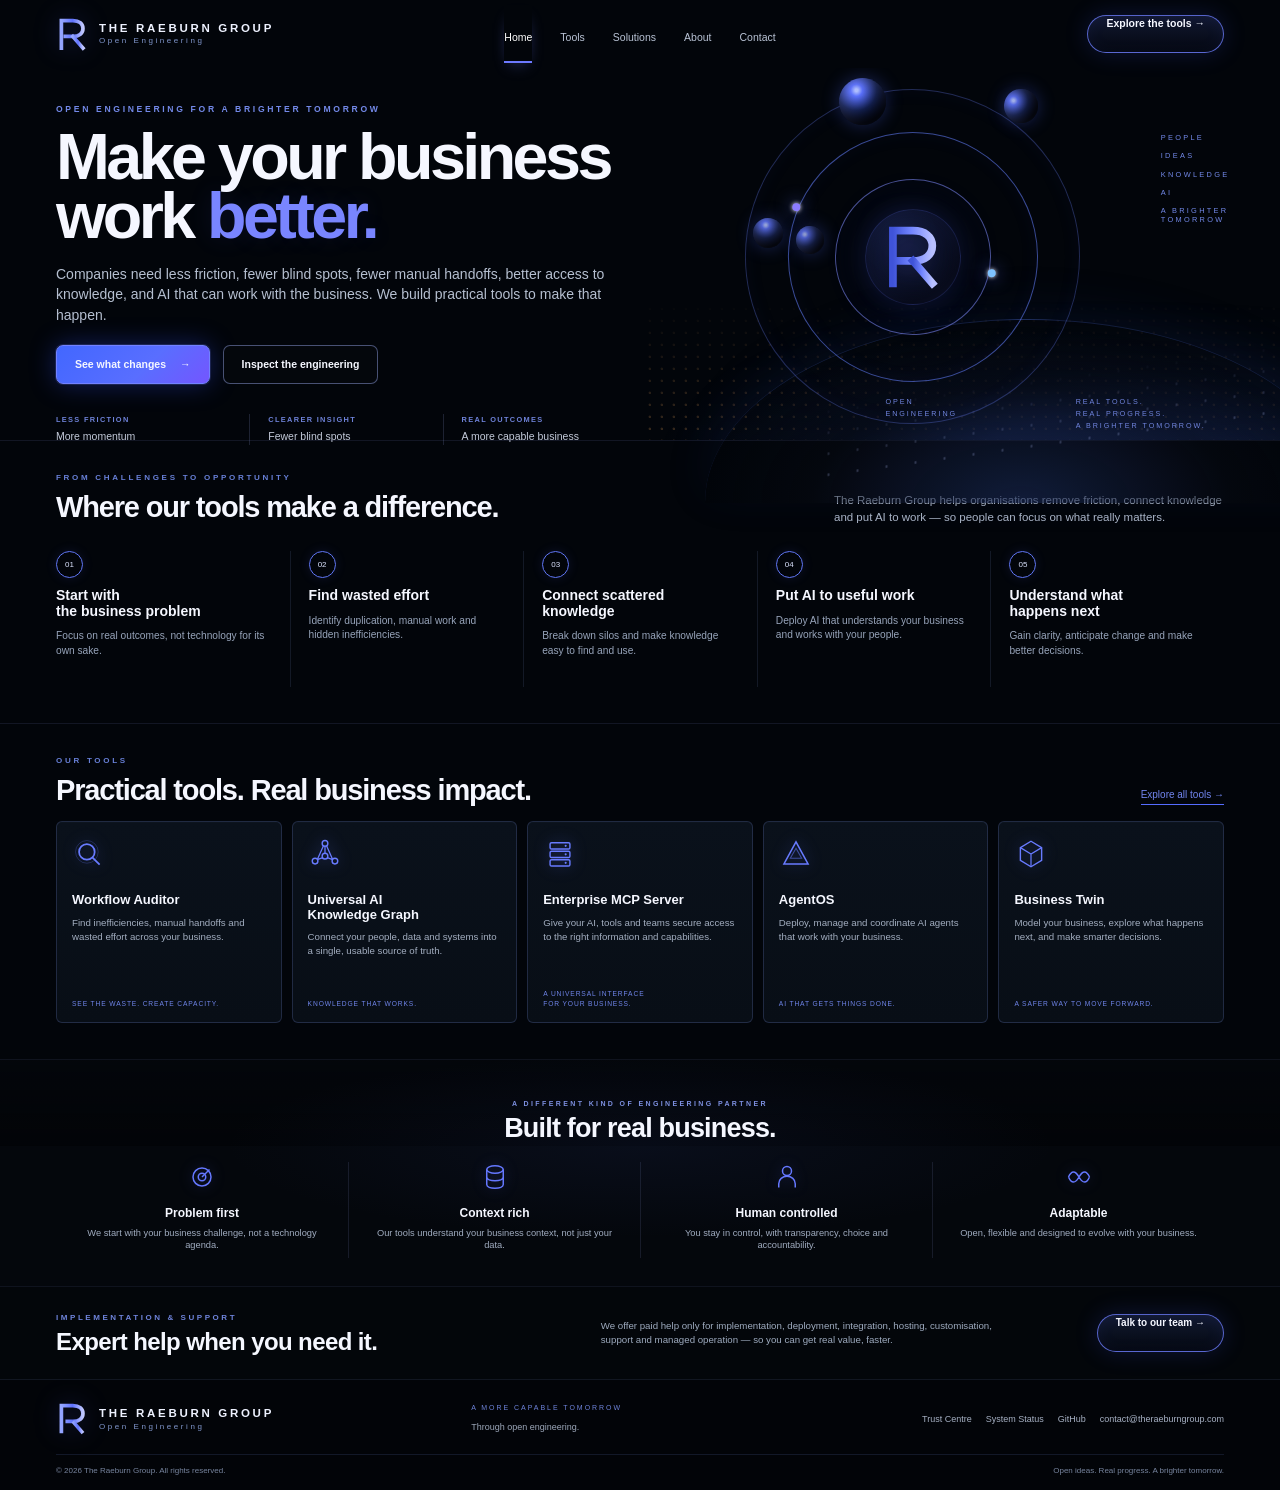
==== commit 28ae431f: "Apply high-fidelity homepage visual pass" ====
--- a/index.html
+++ b/index.html
@@ -11,6 +11,7 @@
   <link rel="icon" href="/favicon.svg" type="image/svg+xml">
   <link rel="stylesheet" href="/styles.css">
   <link rel="stylesheet" href="/home.css">
+  <link rel="stylesheet" href="/home-v3.css">
   <script src="/motion.js" defer></script>
 </head>
 <body data-page="home">
--- a/home-v3.css
+++ b/home-v3.css
@@ -0,0 +1,163 @@
+/* Homepage fidelity pass — tuned against the approved reference visual. */
+body[data-page="home"]{background:#02050a;color:#f5f7ff}
+body[data-page="home"] .shell{width:min(1440px,calc(100% - 112px));margin-inline:auto}
+
+/* Header proportions */
+body[data-page="home"] .site-header{height:68px;background:#02050a;border:0;position:relative}
+body[data-page="home"] .nav-wrap{min-height:68px;height:68px}
+body[data-page="home"] .brand-logo{width:31px;height:38px}
+body[data-page="home"] .brand-text strong{font-size:11.5px;letter-spacing:.235em}
+body[data-page="home"] .brand-text small{font-size:8px;letter-spacing:.32em;margin-top:3px}
+body[data-page="home"] nav{gap:28px;font-size:10.5px}
+body[data-page="home"] nav a{padding:25px 0 16px}
+body[data-page="home"] .nav-cta{min-height:38px;padding:0 18px;font-size:10.5px;border-radius:999px;border:1px solid rgba(109,126,255,.78);box-shadow:0 0 24px rgba(73,93,255,.18),inset 0 0 16px rgba(86,106,255,.06)}
+
+/* Hero: almost exactly the same vertical footprint and split as reference */
+body[data-page="home"] .home-hero{min-height:372px;height:372px;display:grid;grid-template-columns:1.03fr .97fr;gap:42px;align-items:center;padding:18px 0 22px;position:relative;overflow:visible}
+body[data-page="home"] .home-copy{align-self:center;padding-top:4px;z-index:3}
+body[data-page="home"] .home-eyebrow{margin:0 0 12px;font-size:8.6px;letter-spacing:.31em;color:#7389e8;font-weight:700}
+body[data-page="home"] .home-copy h1{font-size:clamp(48px,5.05vw,74px);line-height:.91;letter-spacing:-.055em;font-weight:700;margin:0;max-width:650px}
+body[data-page="home"] .home-copy h1 em{font-style:normal;color:#7985ff;background:none;-webkit-text-fill-color:initial;text-shadow:0 0 24px rgba(93,108,255,.12)}
+body[data-page="home"] .home-lede{max-width:620px;margin:18px 0 0;color:#b5bfd0;font-size:14px;line-height:1.46}
+body[data-page="home"] .home-actions{display:flex;gap:13px;margin-top:20px}
+body[data-page="home"] .home-btn{min-height:39px;padding:0 18px;border-radius:7px;font-size:10.5px;font-weight:600}
+body[data-page="home"] .home-btn.primary{background:linear-gradient(135deg,#4267ff,#596eff 58%,#7356ff);box-shadow:0 0 0 1px rgba(117,134,255,.18),0 0 26px rgba(57,82,255,.34)}
+body[data-page="home"] .home-btn.secondary{border-color:rgba(128,143,203,.55);background:#04070c}
+body[data-page="home"] .home-benefits{display:grid;grid-template-columns:repeat(3,1fr);max-width:610px;margin-top:30px}
+body[data-page="home"] .home-benefits>div{min-width:0;padding:0 18px;border-left:1px solid rgba(126,143,194,.22)}
+body[data-page="home"] .home-benefits>div:first-child{padding-left:0;border-left:0}
+body[data-page="home"] .home-benefits small{font-size:7.4px;letter-spacing:.18em;color:#6e82d8}
+body[data-page="home"] .home-benefits span{margin-top:4px;font-size:10.5px;color:#c4cbda}
+
+/* Hero artwork */
+body[data-page="home"] .hero-scene{height:372px;min-height:372px;position:relative;display:grid;place-items:center;overflow:visible}
+body[data-page="home"] .hero-orbit{width:390px;height:390px;position:absolute;left:43%;top:46%;transform:translate(-50%,-50%)}
+body[data-page="home"] .orbital-ring{border-color:rgba(107,130,255,.30);box-shadow:0 0 20px rgba(61,82,220,.05) inset}
+body[data-page="home"] .orbital-ring.r1{inset:7%}
+body[data-page="home"] .orbital-ring.r2{inset:18%}
+body[data-page="home"] .orbital-ring.r3{inset:30%}
+body[data-page="home"] .orbital-core{width:96px;height:96px;background:radial-gradient(circle at 36% 30%,rgba(43,57,124,.32),rgba(6,10,22,.95) 55%,#03050a 72%);border:1px solid rgba(91,109,248,.22);box-shadow:0 0 42px rgba(64,83,228,.20),inset 0 0 28px rgba(89,106,255,.12)}
+body[data-page="home"] .hero-r{width:58px;height:68px;filter:drop-shadow(0 0 16px rgba(90,107,255,.35))}
+body[data-page="home"] .hero-sphere{box-shadow:inset -8px -8px 18px rgba(0,0,0,.65),inset 8px 6px 18px rgba(152,166,255,.22),0 0 18px rgba(84,105,255,.3)}
+body[data-page="home"] .hero-sphere.s1{width:30px;height:30px;left:9%;top:40%}
+body[data-page="home"] .hero-sphere.s2{width:47px;height:47px;left:31%;bottom:6%}
+body[data-page="home"] .hero-sphere.s3{width:28px;height:28px;right:8%;top:42%}
+body[data-page="home"] .hero-sphere.s4{width:34px;height:34px;right:18%;top:7%}
+body[data-page="home"] .keyword-stack{right:-1%;top:47px;gap:9px;font-size:7.4px;letter-spacing:.31em;color:#7389e9}
+body[data-page="home"] .hero-caption{left:38%;right:0;bottom:26px;display:grid;grid-template-columns:1fr 1fr;gap:42px;font-size:7.2px;line-height:1.65;letter-spacing:.27em;color:#7185df}
+body[data-page="home"] .hero-scene::before{content:"";position:absolute;right:-23%;bottom:-12%;width:118%;height:49%;border-radius:50% 50% 0 0/100% 100% 0 0;background:radial-gradient(ellipse at 49% 100%,rgba(26,41,84,.64),rgba(7,11,21,.38) 45%,transparent 68%);border-top:1px solid rgba(67,93,187,.28);box-shadow:0 -12px 48px rgba(42,66,160,.10);pointer-events:none}
+body[data-page="home"] .hero-scene::after{content:"";position:absolute;right:-9%;bottom:-1%;width:84%;height:30%;opacity:.52;background-image:radial-gradient(circle,rgba(183,196,255,.55) 0 1px,transparent 1.5px);background-size:29px 21px;mask-image:linear-gradient(to top,#000,transparent 82%);-webkit-mask-image:linear-gradient(to top,#000,transparent 82%);transform:skewY(-8deg);pointer-events:none}
+
+/* Section rhythm */
+body[data-page="home"] .home-section{padding:31px 0 36px;border-top:1px solid rgba(112,131,190,.14)}
+body[data-page="home"] .kicker{font-size:7.5px;letter-spacing:.31em;margin:0 0 10px;color:#6e84df}
+body[data-page="home"] .home-heading{display:grid;grid-template-columns:1.18fr .82fr;gap:45px;align-items:start;margin-bottom:25px}
+body[data-page="home"] .home-heading h2,body[data-page="home"] .tools-title-row h2{font-size:29px;line-height:1.04;letter-spacing:-.04em;margin:0}
+body[data-page="home"] .home-heading p{font-size:11.5px;line-height:1.48;color:#abb6c8;max-width:390px;margin:0;justify-self:end}
+
+/* Five business-problem columns */
+body[data-page="home"] .problem-grid{display:grid;grid-template-columns:repeat(5,1fr);border:0}
+body[data-page="home"] .problem-grid article{min-height:136px;padding:0 18px;border-left:1px solid rgba(114,131,188,.16)}
+body[data-page="home"] .problem-grid article:first-child{padding-left:0;border-left:0}
+body[data-page="home"] .problem-grid .num{width:27px;height:27px;font-size:8px;border-color:#6177f7}
+body[data-page="home"] .problem-grid h3{font-size:14px;line-height:1.12;margin:10px 0 10px;font-weight:600}
+body[data-page="home"] .problem-grid p{font-size:10.2px;line-height:1.42;color:#97a4ba;margin:0}
+
+/* Tools section */
+body[data-page="home"] .tools-title-row{display:flex;align-items:end;justify-content:space-between;margin-bottom:16px}
+body[data-page="home"] .tools-title-row>a{font-size:10px;color:#7286f0;border-bottom:1px solid #556cff;padding-bottom:2px}
+body[data-page="home"] .home-tools{display:grid;grid-template-columns:repeat(5,1fr);gap:10px}
+body[data-page="home"] .home-tool-card{min-height:202px;padding:15px 15px 13px;border-radius:6px;border:1px solid rgba(105,126,195,.25);background:linear-gradient(180deg,#0a111b 0%,#080e16 100%);box-shadow:inset 0 1px rgba(255,255,255,.012)}
+body[data-page="home"] .home-tool-card:hover{transform:translateY(-2px);border-color:rgba(100,121,255,.56);box-shadow:0 8px 28px rgba(31,45,103,.18)}
+body[data-page="home"] .home-tool-icon{width:34px;height:34px;color:#687bff;filter:drop-shadow(0 0 8px rgba(91,109,255,.35))}
+body[data-page="home"] .home-tool-card h3{font-size:13px;line-height:1.12;margin:11px 0 8px}
+body[data-page="home"] .home-tool-card p{font-size:9.7px;line-height:1.42;color:#a3aec0;margin:0}
+body[data-page="home"] .home-tool-card small{font-size:6.7px;letter-spacing:.13em;color:#6f84e9;padding-top:15px}
+
+/* Ridge — actual supplied Cloudinary image, text removed with e_gen_remove */
+body[data-page="home"] .home-ridge{min-height:223px;padding:39px 0 28px;position:relative;overflow:hidden;border-top:1px solid rgba(107,125,188,.10);border-bottom:1px solid rgba(107,125,188,.10);background:#04070c}
+body[data-page="home"] .home-ridge::before{content:"";position:absolute;inset:0;background-image:linear-gradient(180deg,rgba(2,5,10,.24),rgba(2,5,10,.58) 52%,rgba(2,5,10,.94) 100%),url("https://res.cloudinary.com/u7dpgaxh/image/upload/e_gen_remove:prompt_text/f_auto/q_auto/v1788890330/r4phzdc2nhzjttsxz6i3.png");background-repeat:no-repeat;background-size:cover;background-position:center 53%;opacity:.78;filter:saturate(.82) brightness(.70);pointer-events:none}
+body[data-page="home"] .home-ridge::after{content:"";position:absolute;inset:0;background:radial-gradient(ellipse at 50% 38%,rgba(49,69,144,.11),transparent 46%);pointer-events:none}
+body[data-page="home"] .ridge-inner{position:relative;z-index:2;text-align:center}
+body[data-page="home"] .ridge-kicker{font-size:7px;letter-spacing:.34em;margin:0 0 5px;color:#7c8fdf}
+body[data-page="home"] .home-ridge h2{font-size:27px;line-height:1;margin:0 0 20px}
+body[data-page="home"] .values-grid{display:grid;grid-template-columns:repeat(4,1fr);gap:0}
+body[data-page="home"] .values-grid article{padding:0 26px;min-height:96px;border-left:1px solid rgba(124,139,190,.16)}
+body[data-page="home"] .values-grid article:first-child{border-left:0}
+body[data-page="home"] .value-icon{width:30px;height:30px;color:#6578ff;margin-bottom:5px;filter:drop-shadow(0 0 7px rgba(91,106,255,.28))}
+body[data-page="home"] .values-grid h3{font-size:12px;margin:0 0 5px}
+body[data-page="home"] .values-grid p{font-size:9.3px;line-height:1.35;color:#a0acc0;margin:0}
+
+/* CTA exactly like slim reference band */
+body[data-page="home"] .home-cta{padding:25px 0;border-top:0;border-bottom:1px solid rgba(112,130,188,.13);background:#03060a}
+body[data-page="home"] .home-cta-row{display:grid;grid-template-columns:1.05fr .95fr auto;gap:32px;align-items:center}
+body[data-page="home"] .home-cta-row h2{font-size:24px;line-height:1.06;margin:0}
+body[data-page="home"] .home-cta-row>p{font-size:9.7px;line-height:1.45;color:#9eabbf;margin:0;max-width:410px}
+body[data-page="home"] .home-cta-row .nav-cta{min-height:38px;padding:0 18px;font-size:10px}
+
+/* Footer reference proportions */
+body[data-page="home"] .site-footer{padding:20px 0 13px;background:#020408;border-top:0}
+body[data-page="home"] .footer-grid{display:grid;grid-template-columns:1fr .78fr 1.12fr;gap:40px;align-items:center}
+body[data-page="home"] .footer-mid span{font-size:9px;color:#9ca7b9}
+body[data-page="home"] .footer-links{gap:14px;font-size:9px;line-height:1.6}
+body[data-page="home"] .legal{margin-top:16px;padding-top:10px;font-size:8px;color:#78859f}
+
+@media(max-width:1100px){
+  body[data-page="home"] .shell{width:min(100% - 56px,1000px)}
+  body[data-page="home"] .home-hero{grid-template-columns:1.02fr .98fr;gap:20px}
+  body[data-page="home"] .hero-orbit{width:350px;height:350px}
+  body[data-page="home"] .keyword-stack{right:-2%}
+}
+
+@media(max-width:820px){
+  body[data-page="home"] .shell{width:min(100% - 28px,760px)}
+  body[data-page="home"] .site-header{height:auto}
+  body[data-page="home"] .nav-wrap{height:64px;min-height:64px;grid-template-columns:1fr auto}
+  body[data-page="home"] nav{display:none}
+  body[data-page="home"] .nav-cta{font-size:9px;padding:0 12px;min-height:34px}
+  body[data-page="home"] .home-hero{height:auto;min-height:auto;grid-template-columns:1fr;padding:44px 0 10px;gap:4px}
+  body[data-page="home"] .home-copy h1{font-size:clamp(49px,13vw,70px)}
+  body[data-page="home"] .home-lede{font-size:14px;max-width:560px}
+  body[data-page="home"] .home-benefits{margin-top:28px}
+  body[data-page="home"] .hero-scene{height:360px;min-height:360px;margin-top:6px}
+  body[data-page="home"] .hero-orbit{width:310px;height:310px;left:50%;top:47%}
+  body[data-page="home"] .keyword-stack{display:none}
+  body[data-page="home"] .hero-caption{left:15%;right:10%;bottom:10px}
+  body[data-page="home"] .home-heading{grid-template-columns:1fr;gap:12px}
+  body[data-page="home"] .home-heading p{justify-self:start;max-width:620px}
+  body[data-page="home"] .problem-grid{grid-template-columns:1fr 1fr}
+  body[data-page="home"] .problem-grid article{padding:18px 14px;border-top:1px solid rgba(114,131,188,.14)}
+  body[data-page="home"] .problem-grid article:nth-child(odd){border-left:0}
+  body[data-page="home"] .home-tools{grid-template-columns:1fr 1fr}
+  body[data-page="home"] .home-tool-card:last-child{grid-column:1/-1}
+  body[data-page="home"] .values-grid{grid-template-columns:1fr 1fr;row-gap:24px}
+  body[data-page="home"] .values-grid article:nth-child(odd){border-left:0}
+  body[data-page="home"] .home-cta-row{grid-template-columns:1fr;gap:14px}
+  body[data-page="home"] .footer-grid{grid-template-columns:1fr;gap:18px}
+}
+
+@media(max-width:520px){
+  body[data-page="home"] .brand-text strong{font-size:10px}
+  body[data-page="home"] .brand-text small{font-size:7px}
+  body[data-page="home"] .nav-wrap>.nav-cta{display:none}
+  body[data-page="home"] .nav-wrap{grid-template-columns:1fr}
+  body[data-page="home"] .home-eyebrow{font-size:7.5px;line-height:1.5}
+  body[data-page="home"] .home-copy h1{font-size:clamp(46px,15vw,62px)}
+  body[data-page="home"] .home-actions{flex-direction:column;align-items:stretch}
+  body[data-page="home"] .home-btn{width:100%}
+  body[data-page="home"] .home-benefits{grid-template-columns:1fr;gap:11px}
+  body[data-page="home"] .home-benefits>div{border-left:0;padding:0}
+  body[data-page="home"] .hero-scene{height:310px;min-height:310px}
+  body[data-page="home"] .hero-orbit{width:270px;height:270px}
+  body[data-page="home"] .orbital-core{width:82px;height:82px}
+  body[data-page="home"] .hero-r{width:50px;height:58px}
+  body[data-page="home"] .hero-caption{font-size:6px;left:4%;right:4%}
+  body[data-page="home"] .problem-grid,body[data-page="home"] .home-tools,body[data-page="home"] .values-grid{grid-template-columns:1fr}
+  body[data-page="home"] .home-tool-card:last-child{grid-column:auto}
+  body[data-page="home"] .problem-grid article,body[data-page="home"] .values-grid article{border-left:0}
+  body[data-page="home"] .tools-title-row{align-items:flex-start;gap:12px;flex-direction:column}
+  body[data-page="home"] .home-ridge{min-height:420px;padding:34px 0}
+  body[data-page="home"] .values-grid{row-gap:22px}
+  body[data-page="home"] .home-heading h2,body[data-page="home"] .tools-title-row h2{font-size:27px}
+  body[data-page="home"] .legal{flex-direction:column;gap:7px}
+}
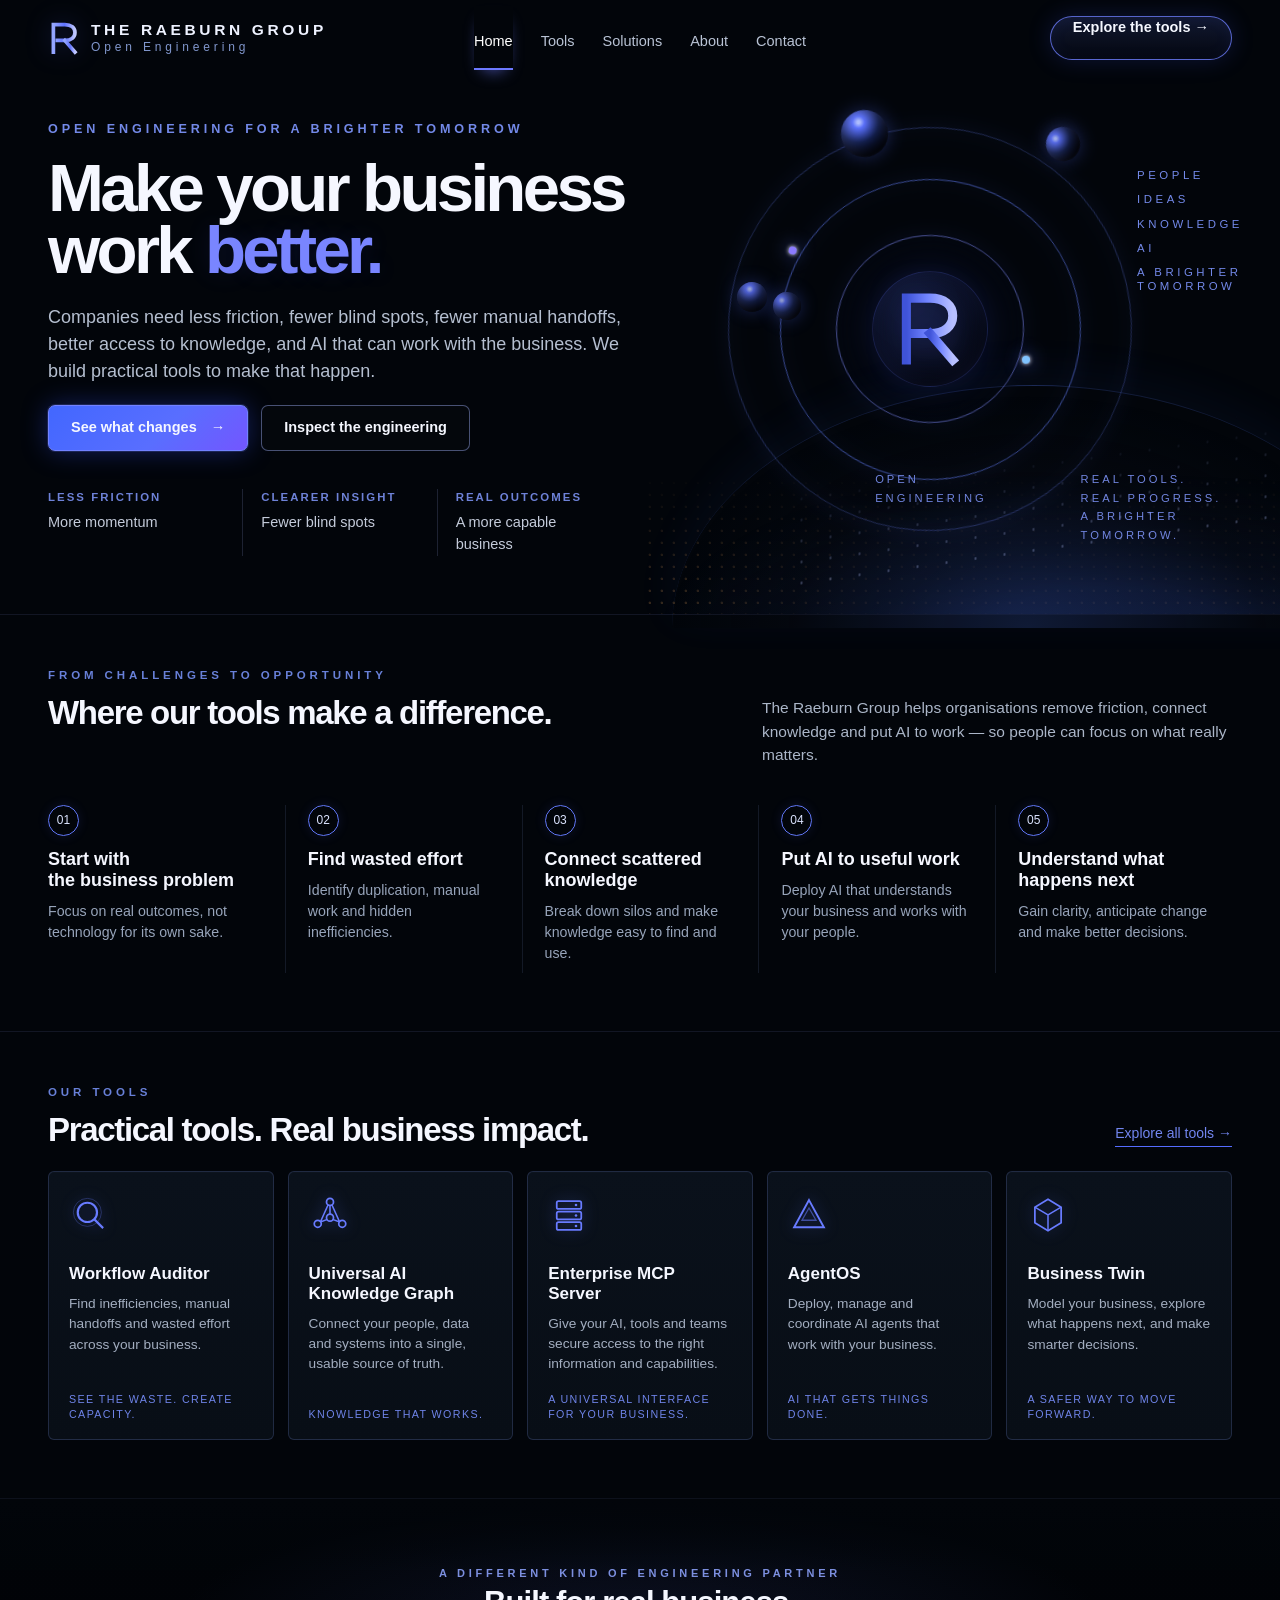
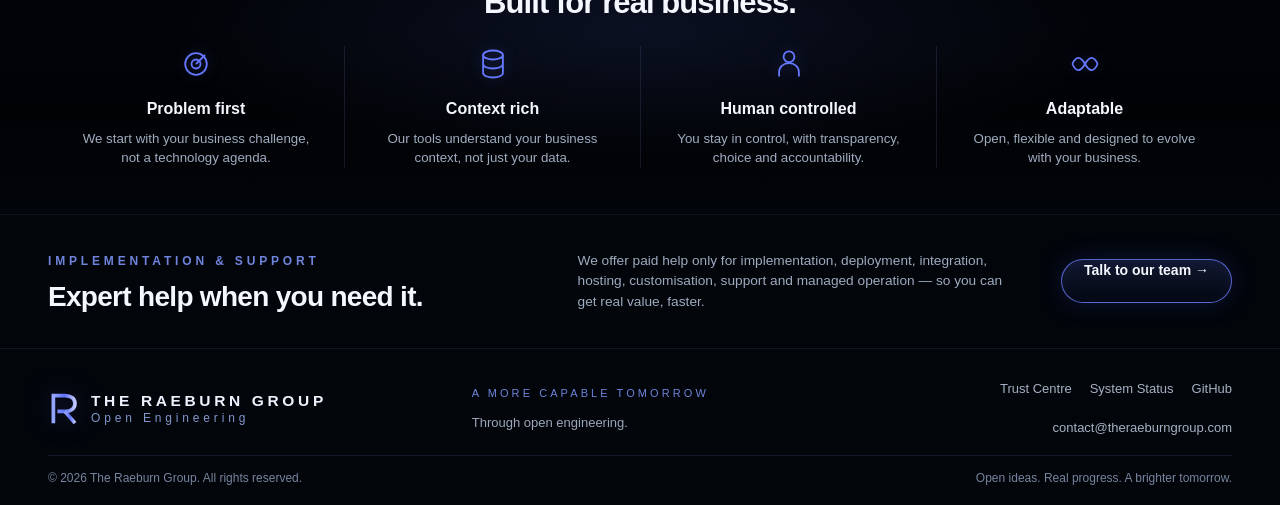
==== commit 8bed6fda: "Load homepage v4 fidelity styles directly" ====
--- a/index.html
+++ b/index.html
@@ -11,7 +11,8 @@
   <link rel="icon" href="/favicon.svg" type="image/svg+xml">
   <link rel="stylesheet" href="/styles.css">
   <link rel="stylesheet" href="/home.css">
-  <link rel="stylesheet" href="/home-v3.css">
+  <link rel="stylesheet" href="/home-v3.css?v=20260910-4">
+  <link rel="stylesheet" href="/home-v4.css?v=20260910-4">
   <script src="/motion.js" defer></script>
 </head>
 <body data-page="home">
--- a/home-v4.css
+++ b/home-v4.css
@@ -0,0 +1,160 @@
+/* Homepage fidelity pass v4 — match approved visual more closely. */
+body[data-page="home"]{background:#02050a!important;color:#f5f7ff}
+body[data-page="home"] .shell{width:min(1440px,calc(100% - 96px))!important}
+
+/* Give the homepage the same more generous vertical rhythm as the reference. */
+body[data-page="home"] .site-header{height:76px!important;background:#02050a!important}
+body[data-page="home"] .nav-wrap{height:76px!important;min-height:76px!important}
+body[data-page="home"] .home-hero{height:auto!important;min-height:500px!important;padding:42px 0 56px!important;align-items:center!important;gap:52px!important}
+body[data-page="home"] .home-copy{padding-top:0!important;align-self:center!important}
+body[data-page="home"] .home-section{padding:52px 0 58px!important}
+body[data-page="home"] .home-heading{margin-bottom:38px!important;gap:70px!important}
+body[data-page="home"] .problem-grid article{min-height:168px!important;padding:0 22px!important}
+body[data-page="home"] .problem-grid article:first-child{padding-left:0!important}
+body[data-page="home"] .tools-title-row{margin-bottom:24px!important}
+body[data-page="home"] .home-tool-card{min-height:260px!important;padding:22px 20px 18px!important}
+body[data-page="home"] .home-ridge{min-height:300px!important;padding:66px 0 46px!important;background:#02050a!important}
+body[data-page="home"] .home-cta{padding:36px 0!important;background:#02050a!important}
+body[data-page="home"] .site-footer{padding:30px 0 18px!important;background:#02050a!important}
+
+/* +4px type pass across the homepage. */
+body[data-page="home"] .brand-text strong{font-size:15.5px!important}
+body[data-page="home"] .brand-text small{font-size:12px!important}
+body[data-page="home"] nav{font-size:14.5px!important}
+body[data-page="home"] .nav-cta{font-size:14.5px!important;min-height:44px!important;padding:0 22px!important}
+body[data-page="home"] .home-eyebrow{font-size:12.6px!important;margin-bottom:18px!important}
+body[data-page="home"] .home-copy h1{font-size:clamp(54px,5.25vw,82px)!important;line-height:.92!important}
+body[data-page="home"] .home-lede{font-size:18px!important;line-height:1.5!important;max-width:660px!important;margin-top:23px!important}
+body[data-page="home"] .home-btn{font-size:14.5px!important;min-height:46px!important;padding:0 22px!important}
+body[data-page="home"] .home-benefits{margin-top:38px!important;max-width:670px!important}
+body[data-page="home"] .home-benefits small{font-size:11.4px!important}
+body[data-page="home"] .home-benefits span{font-size:14.5px!important;margin-top:6px!important}
+body[data-page="home"] .keyword-stack{font-size:11.4px!important;gap:10px!important}
+body[data-page="home"] .hero-caption{font-size:11.2px!important}
+body[data-page="home"] .kicker,body[data-page="home"] .home-section .kicker{font-size:11.5px!important;margin-bottom:12px!important}
+body[data-page="home"] .home-heading h2,body[data-page="home"] .tools-title-row h2{font-size:33px!important}
+body[data-page="home"] .home-heading p{font-size:15.5px!important;line-height:1.52!important;max-width:470px!important}
+body[data-page="home"] .problem-grid .num{font-size:12px!important;width:31px!important;height:31px!important}
+body[data-page="home"] .problem-grid h3{font-size:18px!important;line-height:1.16!important;margin:13px 0 10px!important}
+body[data-page="home"] .problem-grid p{font-size:14.2px!important;line-height:1.48!important}
+body[data-page="home"] .tools-title-row>a{font-size:14px!important}
+body[data-page="home"] .home-tool-icon{width:42px!important;height:42px!important;margin-bottom:14px!important}
+body[data-page="home"] .home-tool-card h3{font-size:17px!important;line-height:1.15!important;margin:14px 0 10px!important}
+body[data-page="home"] .home-tool-card p{font-size:13.7px!important;line-height:1.48!important}
+body[data-page="home"] .home-tool-card small{font-size:10.7px!important;line-height:1.35!important;padding-top:18px!important}
+body[data-page="home"] .ridge-kicker{font-size:11px!important}
+body[data-page="home"] .home-ridge h2{font-size:31px!important;margin-bottom:28px!important}
+body[data-page="home"] .values-grid h3{font-size:16px!important;margin-bottom:8px!important}
+body[data-page="home"] .values-grid p{font-size:13.3px!important;line-height:1.46!important}
+body[data-page="home"] .value-icon{width:36px!important;height:36px!important;margin-bottom:8px!important}
+body[data-page="home"] .home-cta .kicker{font-size:12px!important}
+body[data-page="home"] .home-cta-row h2{font-size:28px!important}
+body[data-page="home"] .home-cta-row>p{font-size:13.7px!important;line-height:1.5!important;max-width:470px!important}
+body[data-page="home"] .home-cta-row .nav-cta{font-size:14px!important;min-height:44px!important}
+body[data-page="home"] .footer-mid .kicker{font-size:11px!important}
+body[data-page="home"] .footer-mid span{font-size:13px!important}
+body[data-page="home"] .footer-links{font-size:13px!important;gap:18px!important}
+body[data-page="home"] .legal{font-size:12px!important;padding-top:13px!important}
+
+/* Hero artwork: larger, brighter and continuously alive. */
+body[data-page="home"] .hero-scene{height:440px!important;min-height:440px!important}
+body[data-page="home"] .hero-orbit{width:470px!important;height:470px!important;left:45%!important;top:48%!important;transform:translate(-50%,-50%)!important;animation:homeFieldSpin 70s linear infinite}
+body[data-page="home"] .orbital-ring{will-change:transform;box-shadow:0 0 22px rgba(75,98,235,.08),inset 0 0 28px rgba(71,91,188,.05)!important}
+body[data-page="home"] .orbital-ring.r1{animation:ringCW 22s linear infinite!important}
+body[data-page="home"] .orbital-ring.r2{animation:ringCCW 17s linear infinite!important}
+body[data-page="home"] .orbital-ring.r3{animation:ringCW3 29s linear infinite!important}
+body[data-page="home"] .orbital-core{width:116px!important;height:116px!important;animation:coreTurn 34s linear infinite!important}
+body[data-page="home"] .hero-r{width:68px!important;height:80px!important;animation:rGlow 4.8s ease-in-out infinite!important}
+body[data-page="home"] .hero-sphere{animation:sphereBreath 5.4s ease-in-out infinite!important}
+body[data-page="home"] .hero-sphere.s2{animation-delay:-1.4s!important}
+body[data-page="home"] .hero-sphere.s3{animation-delay:-2.6s!important}
+body[data-page="home"] .hero-sphere.s4{animation-delay:-3.7s!important}
+body[data-page="home"] .hero-scene::before{right:-30%!important;bottom:-16%!important;width:132%!important;height:55%!important;opacity:.92!important}
+body[data-page="home"] .hero-scene::after{right:-11%!important;width:92%!important;height:34%!important;opacity:.62!important}
+body[data-page="home"] .keyword-stack{right:-2%!important;top:50px!important}
+body[data-page="home"] .hero-caption{left:35%!important;bottom:14px!important;gap:54px!important}
+
+/* The supplied mountain now spans the complete viewport, is stretched edge-to-edge and colour-matched to the page. */
+body[data-page="home"] .home-ridge::before{
+  left:50%!important;right:auto!important;top:0!important;bottom:0!important;
+  width:100vw!important;height:100%!important;transform:translateX(-50%)!important;
+  background-image:linear-gradient(180deg,rgba(2,5,10,.10) 0%,rgba(2,5,10,.34) 44%,rgba(2,5,10,.90) 100%),url("https://res.cloudinary.com/u7dpgaxh/image/upload/e_gen_remove:prompt_text/f_auto/q_auto/v1788890330/r4phzdc2nhzjttsxz6i3.png")!important;
+  background-size:100% 100%!important;background-position:center center!important;background-repeat:no-repeat!important;
+  opacity:.9!important;filter:grayscale(1) sepia(.08) hue-rotate(178deg) saturate(.9) brightness(.42) contrast(1.32)!important;
+  -webkit-mask-image:linear-gradient(to bottom,transparent 0%,#000 9%,#000 89%,transparent 100%)!important;
+  mask-image:linear-gradient(to bottom,transparent 0%,#000 9%,#000 89%,transparent 100%)!important;
+}
+body[data-page="home"] .home-ridge::after{
+  content:""!important;position:absolute!important;inset:0!important;pointer-events:none!important;
+  background:linear-gradient(180deg,#02050a 0%,rgba(2,5,10,.06) 22%,rgba(2,5,10,.08) 65%,#02050a 100%),radial-gradient(ellipse at 50% 42%,rgba(62,82,167,.18),transparent 52%)!important;
+}
+body[data-page="home"] .ridge-inner{position:relative!important;z-index:3!important}
+
+/* More breathing room and better reference-like alignment. */
+body[data-page="home"] .home-heading{grid-template-columns:1.12fr .88fr!important}
+body[data-page="home"] .problem-grid{column-gap:0!important}
+body[data-page="home"] .home-tools{gap:14px!important}
+body[data-page="home"] .values-grid article{padding:0 32px!important;min-height:118px!important}
+body[data-page="home"] .home-cta-row{grid-template-columns:1.05fr .95fr auto!important;gap:46px!important}
+body[data-page="home"] .footer-grid{gap:50px!important}
+
+@keyframes homeFieldSpin{from{transform:translate(-50%,-50%) rotate(0deg)}to{transform:translate(-50%,-50%) rotate(360deg)}}
+@keyframes ringCW{from{transform:rotate(-13deg)}to{transform:rotate(347deg)}}
+@keyframes ringCCW{from{transform:rotate(9deg)}to{transform:rotate(-351deg)}}
+@keyframes ringCW3{from{transform:rotate(-5deg)}to{transform:rotate(355deg)}}
+@keyframes coreTurn{from{transform:translate(-50%,-50%) rotate(0deg)}to{transform:translate(-50%,-50%) rotate(-360deg)}}
+@keyframes rGlow{0%,100%{filter:drop-shadow(0 0 12px rgba(92,112,255,.42));transform:rotate(-3deg) scale(1)}50%{filter:drop-shadow(0 0 24px rgba(112,132,255,.72));transform:rotate(3deg) scale(1.035)}}
+@keyframes sphereBreath{0%,100%{filter:brightness(.92);box-shadow:inset -8px -8px 18px rgba(0,0,0,.65),inset 8px 6px 18px rgba(152,166,255,.22),0 0 18px rgba(83,102,255,.30)}50%{filter:brightness(1.22);box-shadow:inset -8px -8px 18px rgba(0,0,0,.55),inset 8px 6px 18px rgba(173,186,255,.32),0 0 28px rgba(92,111,255,.50)}}
+
+@media(max-width:1100px){
+  body[data-page="home"] .shell{width:min(100% - 48px,1040px)!important}
+  body[data-page="home"] .home-hero{min-height:530px!important;gap:28px!important}
+  body[data-page="home"] .hero-orbit{width:410px!important;height:410px!important}
+  body[data-page="home"] .home-copy h1{font-size:clamp(54px,6.7vw,76px)!important}
+}
+@media(max-width:820px){
+  body[data-page="home"] .shell{width:min(100% - 28px,760px)!important}
+  body[data-page="home"] .site-header{height:auto!important}
+  body[data-page="home"] .nav-wrap{height:68px!important;min-height:68px!important}
+  body[data-page="home"] .brand-text strong{font-size:14px!important}
+  body[data-page="home"] .brand-text small{font-size:10px!important}
+  body[data-page="home"] .home-hero{grid-template-columns:1fr!important;min-height:auto!important;padding:52px 0 24px!important;gap:18px!important}
+  body[data-page="home"] .home-copy h1{font-size:clamp(54px,14vw,74px)!important}
+  body[data-page="home"] .home-lede{font-size:18px!important}
+  body[data-page="home"] .home-benefits{grid-template-columns:1fr!important;gap:13px!important;margin-top:32px!important}
+  body[data-page="home"] .home-benefits div{padding:0!important;border:0!important}
+  body[data-page="home"] .hero-scene{height:410px!important;min-height:410px!important}
+  body[data-page="home"] .hero-orbit{width:390px!important;height:390px!important;left:50%!important}
+  body[data-page="home"] .keyword-stack{font-size:9px!important;right:0!important}
+  body[data-page="home"] .hero-caption{font-size:9px!important;left:18px!important;right:12px!important}
+  body[data-page="home"] .home-heading{grid-template-columns:1fr!important;gap:16px!important}
+  body[data-page="home"] .home-heading p{justify-self:start!important}
+  body[data-page="home"] .problem-grid{grid-template-columns:1fr 1fr!important}
+  body[data-page="home"] .problem-grid article{padding:22px!important;border:1px solid rgba(106,128,190,.18)!important;margin:-1px 0 0 -1px!important;min-height:190px!important}
+  body[data-page="home"] .home-tools{grid-template-columns:1fr 1fr!important}
+  body[data-page="home"] .home-tool-card{min-height:290px!important}
+  body[data-page="home"] .values-grid{grid-template-columns:1fr 1fr!important;gap:30px 0!important}
+  body[data-page="home"] .home-ridge{min-height:430px!important}
+  body[data-page="home"] .home-cta-row,body[data-page="home"] .footer-grid{grid-template-columns:1fr!important;gap:22px!important}
+  body[data-page="home"] .footer-links{justify-content:flex-start!important}
+}
+@media(max-width:520px){
+  body[data-page="home"] .nav-cta{display:none!important}
+  body[data-page="home"] .home-copy h1{font-size:56px!important}
+  body[data-page="home"] .home-eyebrow{font-size:10.5px!important}
+  body[data-page="home"] .home-actions{display:grid!important;grid-template-columns:1fr!important}
+  body[data-page="home"] .home-btn{width:100%!important}
+  body[data-page="home"] .hero-scene{height:350px!important;min-height:350px!important;overflow:hidden!important}
+  body[data-page="home"] .hero-orbit{width:330px!important;height:330px!important;top:48%!important}
+  body[data-page="home"] .keyword-stack{font-size:7px!important}
+  body[data-page="home"] .hero-caption{font-size:7px!important}
+  body[data-page="home"] .problem-grid,body[data-page="home"] .home-tools,body[data-page="home"] .values-grid{grid-template-columns:1fr!important}
+  body[data-page="home"] .home-tool-card{min-height:235px!important}
+  body[data-page="home"] .home-ridge{min-height:610px!important;padding-top:70px!important}
+  body[data-page="home"] .values-grid article{padding:22px 0!important;border-left:0!important;border-top:1px solid rgba(107,128,190,.18)!important}
+  body[data-page="home"] .values-grid article:first-child{border-top:0!important}
+  body[data-page="home"] .legal{font-size:10px!important;flex-direction:column!important;gap:6px!important}
+}
+@media(prefers-reduced-motion:reduce){
+  body[data-page="home"] .hero-orbit,body[data-page="home"] .orbital-ring,body[data-page="home"] .orbital-core,body[data-page="home"] .hero-r,body[data-page="home"] .hero-sphere{animation:none!important}
+}
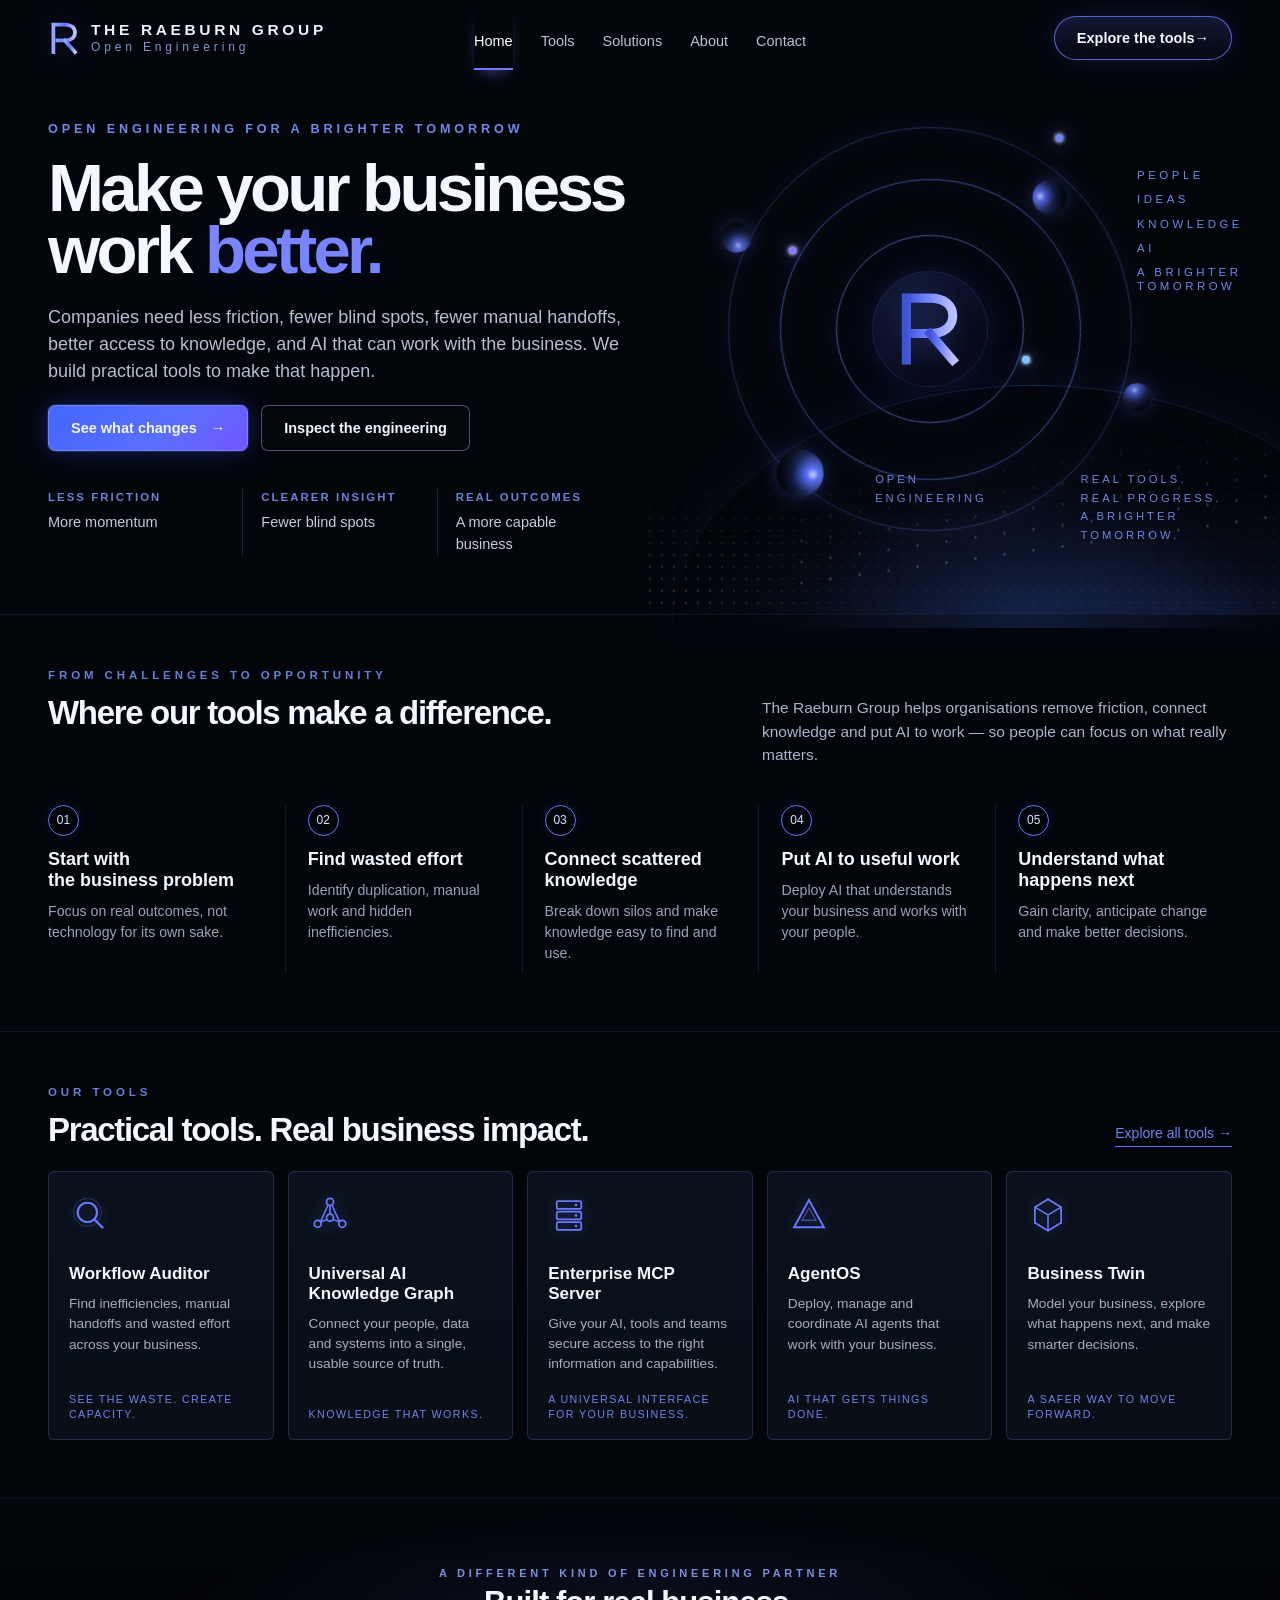
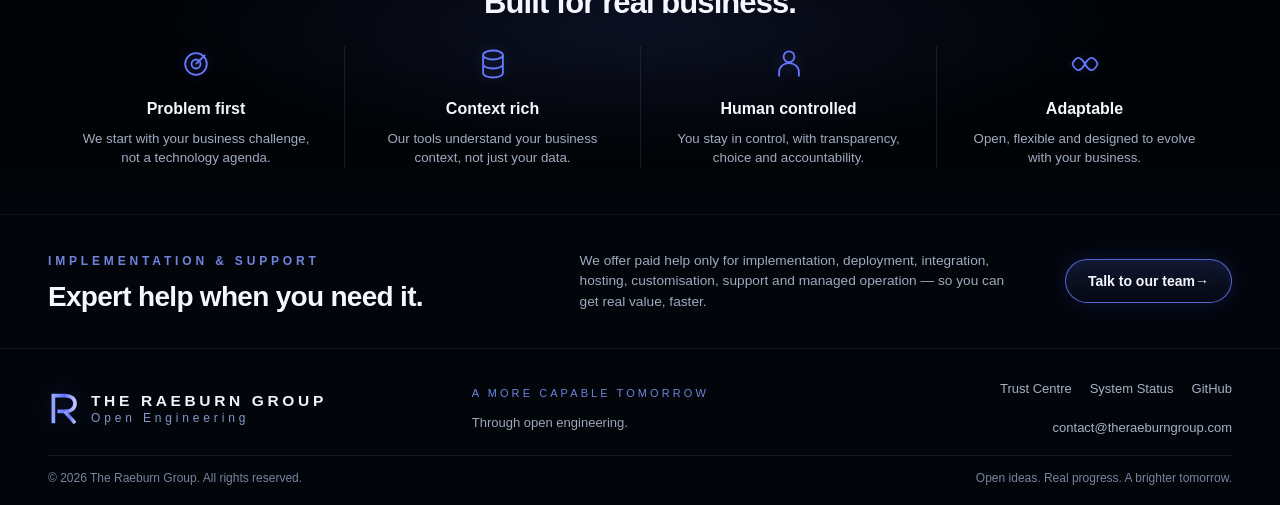
==== commit 2e48db10: "Load fixed-orbit homepage styles directly and bust caches" ====
--- a/index.html
+++ b/index.html
@@ -9,11 +9,12 @@
   <meta name="description" content="Practical engineering tools from The Raeburn Group that help businesses reduce friction, connect knowledge, put AI to useful work and make better decisions.">
   <link rel="canonical" href="https://the-raeburn-group.github.io/">
   <link rel="icon" href="/favicon.svg" type="image/svg+xml">
-  <link rel="stylesheet" href="/styles.css">
-  <link rel="stylesheet" href="/home.css">
-  <link rel="stylesheet" href="/home-v3.css?v=20260910-4">
-  <link rel="stylesheet" href="/home-v4.css?v=20260910-4">
-  <script src="/motion.js" defer></script>
+  <link rel="stylesheet" href="/styles.css?v=20260910-6">
+  <link rel="stylesheet" href="/home.css?v=20260910-6">
+  <link rel="stylesheet" href="/home-v3.css?v=20260910-6">
+  <link rel="stylesheet" href="/home-v4.css?v=20260910-6">
+  <link rel="stylesheet" href="/home-v5.css?v=20260910-6">
+  <script src="/motion.js?v=20260910-6" defer></script>
 </head>
 <body data-page="home">
 <a class="skip-link" href="#main">Skip to content</a>
--- a/home-v5.css
+++ b/home-v5.css
@@ -0,0 +1,99 @@
+/* Homepage refinement v5 — fixed centre mark, orbiting spheres, corrected CTA alignment. */
+body[data-page="home"] .hero-orbit{
+  animation:none!important;
+  transform:translate(-50%,-50%)!important;
+}
+body[data-page="home"] .orbital-core{
+  animation:none!important;
+  transform:translate(-50%,-50%)!important;
+}
+body[data-page="home"] .hero-r{
+  animation:rGlowStill 4.8s ease-in-out infinite!important;
+  transform:none!important;
+}
+
+/* Keep the rings rotating so their luminous nodes continue to travel. */
+body[data-page="home"] .orbital-ring.r1{animation:ringCW 22s linear infinite!important}
+body[data-page="home"] .orbital-ring.r2{animation:ringCCW 17s linear infinite!important}
+body[data-page="home"] .orbital-ring.r3{animation:ringCW3 29s linear infinite!important}
+
+/* Four larger spheres orbit independently around the fixed R. */
+body[data-page="home"] .hero-sphere{
+  left:50%!important;
+  top:50%!important;
+  right:auto!important;
+  bottom:auto!important;
+  will-change:transform,filter;
+}
+body[data-page="home"] .hero-sphere.s1{width:30px!important;height:30px!important;margin:-15px 0 0 -15px!important;animation:s1Orbit 19s linear infinite!important}
+body[data-page="home"] .hero-sphere.s2{width:47px!important;height:47px!important;margin:-23.5px 0 0 -23.5px!important;animation:s2Orbit 27s linear infinite!important}
+body[data-page="home"] .hero-sphere.s3{width:28px!important;height:28px!important;margin:-14px 0 0 -14px!important;animation:s3Orbit 23s linear infinite!important}
+body[data-page="home"] .hero-sphere.s4{width:34px!important;height:34px!important;margin:-17px 0 0 -17px!important;animation:s4Orbit 31s linear infinite!important}
+
+/* Centre all pill/button text vertically and horizontally. */
+body[data-page="home"] .nav-cta,
+body[data-page="home"] .home-btn{
+  display:inline-flex!important;
+  align-items:center!important;
+  justify-content:center!important;
+  line-height:1!important;
+  text-align:center!important;
+  padding-top:0!important;
+  padding-bottom:0!important;
+  white-space:nowrap!important;
+}
+body[data-page="home"] .nav-cta span,
+body[data-page="home"] .home-btn span{
+  display:inline-flex!important;
+  align-items:center!important;
+  line-height:1!important;
+}
+
+@keyframes rGlowStill{
+  0%,100%{filter:drop-shadow(0 0 12px rgba(92,112,255,.42));transform:scale(1)}
+  50%{filter:drop-shadow(0 0 24px rgba(112,132,255,.72));transform:scale(1.025)}
+}
+@keyframes s1Orbit{
+  from{transform:rotate(205deg) translateX(214px)}
+  to{transform:rotate(565deg) translateX(214px)}
+}
+@keyframes s2Orbit{
+  from{transform:rotate(132deg) translateX(194px)}
+  to{transform:rotate(492deg) translateX(194px)}
+}
+@keyframes s3Orbit{
+  from{transform:rotate(18deg) translateX(218px)}
+  to{transform:rotate(378deg) translateX(218px)}
+}
+@keyframes s4Orbit{
+  from{transform:rotate(312deg) translateX(178px)}
+  to{transform:rotate(672deg) translateX(178px)}
+}
+
+@media(max-width:820px){
+  body[data-page="home"] .hero-sphere.s1{animation:s1OrbitTablet 19s linear infinite!important}
+  body[data-page="home"] .hero-sphere.s2{animation:s2OrbitTablet 27s linear infinite!important}
+  body[data-page="home"] .hero-sphere.s3{animation:s3OrbitTablet 23s linear infinite!important}
+  body[data-page="home"] .hero-sphere.s4{animation:s4OrbitTablet 31s linear infinite!important}
+}
+@media(max-width:520px){
+  body[data-page="home"] .hero-sphere.s1{animation:s1OrbitMobile 19s linear infinite!important}
+  body[data-page="home"] .hero-sphere.s2{animation:s2OrbitMobile 27s linear infinite!important}
+  body[data-page="home"] .hero-sphere.s3{animation:s3OrbitMobile 23s linear infinite!important}
+  body[data-page="home"] .hero-sphere.s4{animation:s4OrbitMobile 31s linear infinite!important}
+}
+
+@keyframes s1OrbitTablet{from{transform:rotate(205deg) translateX(177px)}to{transform:rotate(565deg) translateX(177px)}}
+@keyframes s2OrbitTablet{from{transform:rotate(132deg) translateX(160px)}to{transform:rotate(492deg) translateX(160px)}}
+@keyframes s3OrbitTablet{from{transform:rotate(18deg) translateX(180px)}to{transform:rotate(378deg) translateX(180px)}}
+@keyframes s4OrbitTablet{from{transform:rotate(312deg) translateX(148px)}to{transform:rotate(672deg) translateX(148px)}}
+@keyframes s1OrbitMobile{from{transform:rotate(205deg) translateX(145px)}to{transform:rotate(565deg) translateX(145px)}}
+@keyframes s2OrbitMobile{from{transform:rotate(132deg) translateX(132px)}to{transform:rotate(492deg) translateX(132px)}}
+@keyframes s3OrbitMobile{from{transform:rotate(18deg) translateX(148px)}to{transform:rotate(378deg) translateX(148px)}}
+@keyframes s4OrbitMobile{from{transform:rotate(312deg) translateX(122px)}to{transform:rotate(672deg) translateX(122px)}}
+
+@media(prefers-reduced-motion:reduce){
+  body[data-page="home"] .hero-r,
+  body[data-page="home"] .hero-sphere,
+  body[data-page="home"] .orbital-ring{animation:none!important}
+}
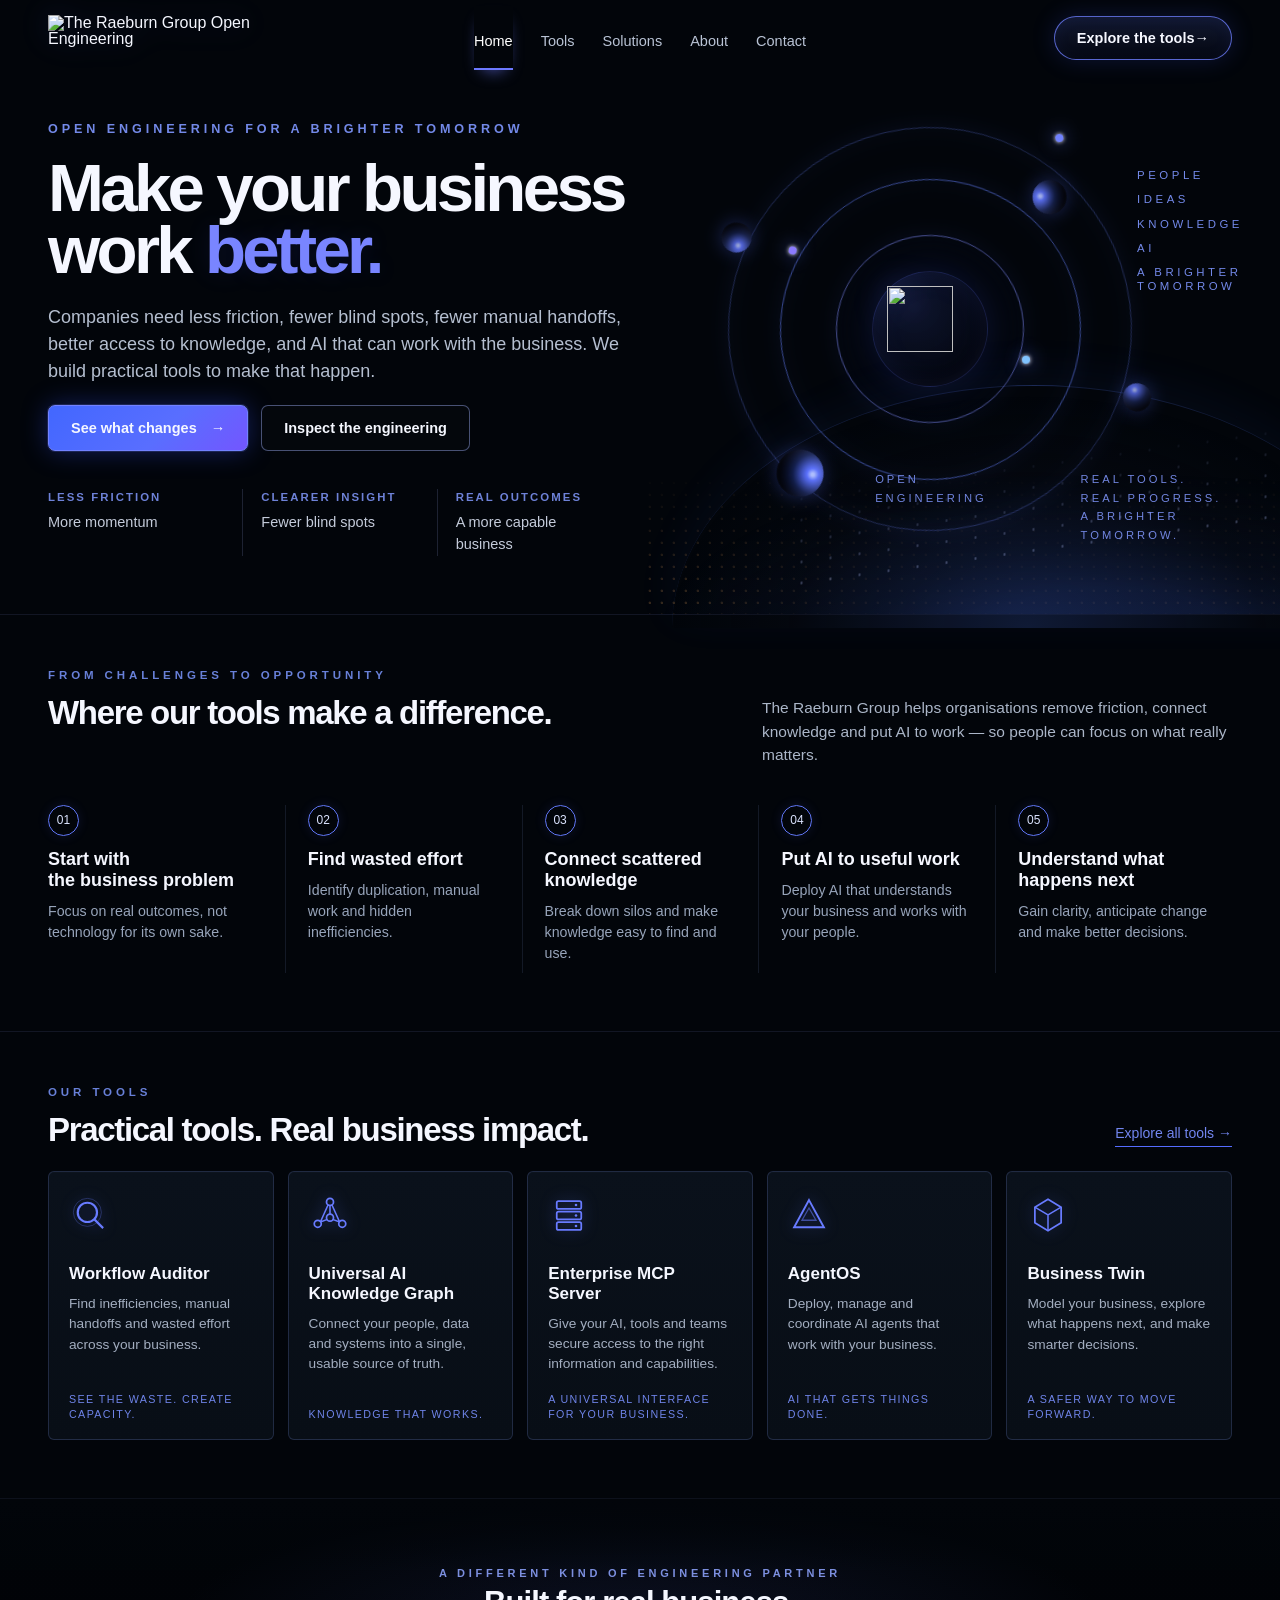
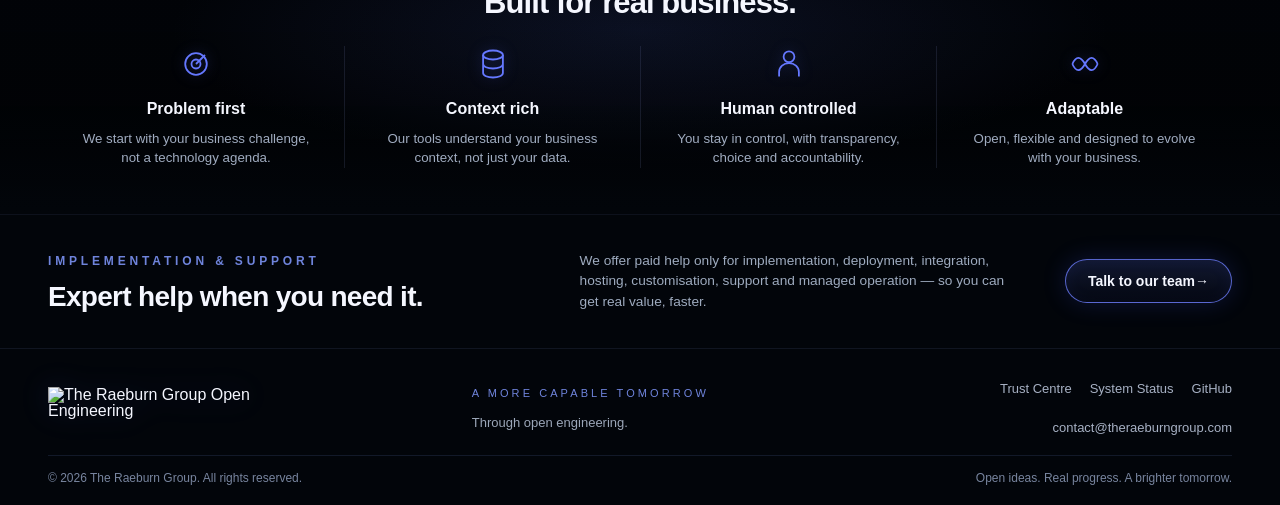
==== commit 7413d821: "Use canonical Cloudinary logo and R across homepage" ====
--- a/index.html
+++ b/index.html
@@ -8,26 +8,23 @@
   <title>Open Engineering | The Raeburn Group</title>
   <meta name="description" content="Practical engineering tools from The Raeburn Group that help businesses reduce friction, connect knowledge, put AI to useful work and make better decisions.">
   <link rel="canonical" href="https://the-raeburn-group.github.io/">
-  <link rel="icon" href="/favicon.svg" type="image/svg+xml">
-  <link rel="stylesheet" href="/styles.css?v=20260910-6">
-  <link rel="stylesheet" href="/home.css?v=20260910-6">
-  <link rel="stylesheet" href="/home-v3.css?v=20260910-6">
-  <link rel="stylesheet" href="/home-v4.css?v=20260910-6">
-  <link rel="stylesheet" href="/home-v5.css?v=20260910-6">
-  <script src="/motion.js?v=20260910-6" defer></script>
+  <link rel="icon" type="image/png" href="https://res.cloudinary.com/u7dpgaxh/image/upload/c_fit,h_128,w_128/f_png/q_auto/v1789042831/R.png">
+  <link rel="apple-touch-icon" href="https://res.cloudinary.com/u7dpgaxh/image/upload/v1789042831/R.png">
+  <link rel="stylesheet" href="/styles.css?v=20260910-7">
+  <link rel="stylesheet" href="/home.css?v=20260910-7">
+  <link rel="stylesheet" href="/home-v3.css?v=20260910-7">
+  <link rel="stylesheet" href="/home-v4.css?v=20260910-7">
+  <link rel="stylesheet" href="/home-v5.css?v=20260910-7">
+  <link rel="stylesheet" href="/brand-assets.css?v=20260910-7">
+  <script src="/motion.js?v=20260910-7" defer></script>
 </head>
 <body data-page="home">
 <a class="skip-link" href="#main">Skip to content</a>
 
 <header class="site-header">
   <div class="shell nav-wrap">
-    <a class="brand" href="/" aria-label="The Raeburn Group Open Engineering home">
-      <svg class="brand-logo" viewBox="0 0 46 54" aria-hidden="true">
-        <defs><linearGradient id="brandG" x1="0" x2="1"><stop stop-color="#95a6ff"/><stop offset=".52" stop-color="#5f72ff"/><stop offset="1" stop-color="#c1c8ff"/></linearGradient></defs>
-        <path d="M8 48V7h17c9.5 0 15 4.7 15 11.7 0 7.2-5.5 11.8-15 11.8H14" fill="none" stroke="url(#brandG)" stroke-width="5.5" stroke-linecap="square"/>
-        <path d="M25 30.5 40 48" fill="none" stroke="url(#brandG)" stroke-width="5.5" stroke-linecap="square"/>
-      </svg>
-      <span class="brand-text"><strong>THE RAEBURN GROUP</strong><small>Open Engineering</small></span>
+    <a class="brand site-brand" href="/" aria-label="The Raeburn Group Open Engineering home">
+      <img class="site-logo-image" src="https://res.cloudinary.com/u7dpgaxh/image/upload/c_limit,w_640/f_auto/q_auto/v1789042920/1raeburn_engineering_logo.png" alt="The Raeburn Group Open Engineering">
     </a>
     <nav aria-label="Primary navigation">
       <a class="active" href="/">Home</a>
@@ -64,11 +61,7 @@
         <div class="orbital-ring r3"></div>
         <div class="hero-sphere s1"></div><div class="hero-sphere s2"></div><div class="hero-sphere s3"></div><div class="hero-sphere s4"></div>
         <div class="orbital-core">
-          <svg class="hero-r" viewBox="0 0 74 88">
-            <defs><linearGradient id="heroG" x1="0" x2="1"><stop stop-color="#3f53d8"/><stop offset=".45" stop-color="#7184ff"/><stop offset="1" stop-color="#b8c0ff"/></linearGradient></defs>
-            <path d="M11 78V10h26c16 0 25 8 25 19.5S53 49 37 49H20" fill="none" stroke="url(#heroG)" stroke-width="10" stroke-linecap="square"/>
-            <path d="M37 49 62 78" fill="none" stroke="url(#heroG)" stroke-width="10" stroke-linecap="square"/>
-          </svg>
+          <img class="hero-r brand-r-image" src="https://res.cloudinary.com/u7dpgaxh/image/upload/v1789042831/R.png" alt="">
         </div>
       </div>
       <div class="keyword-stack"><span>PEOPLE</span><span>IDEAS</span><span>KNOWLEDGE</span><span>AI</span><span>A BRIGHTER<br>TOMORROW</span></div>
@@ -146,9 +139,8 @@
 
 <footer class="site-footer">
   <div class="shell footer-grid">
-    <a class="brand" href="/" aria-label="The Raeburn Group Open Engineering home">
-      <svg class="brand-logo" viewBox="0 0 46 54" aria-hidden="true"><defs><linearGradient id="footG" x1="0" x2="1"><stop stop-color="#95a6ff"/><stop offset=".52" stop-color="#5f72ff"/><stop offset="1" stop-color="#c1c8ff"/></linearGradient></defs><path d="M8 48V7h17c9.5 0 15 4.7 15 11.7 0 7.2-5.5 11.8-15 11.8H14" fill="none" stroke="url(#footG)" stroke-width="5.5"/><path d="M25 30.5 40 48" fill="none" stroke="url(#footG)" stroke-width="5.5"/></svg>
-      <span class="brand-text"><strong>THE RAEBURN GROUP</strong><small>Open Engineering</small></span>
+    <a class="brand site-brand" href="/" aria-label="The Raeburn Group Open Engineering home">
+      <img class="site-logo-image" src="https://res.cloudinary.com/u7dpgaxh/image/upload/c_limit,w_640/f_auto/q_auto/v1789042920/1raeburn_engineering_logo.png" alt="The Raeburn Group Open Engineering">
     </a>
     <div class="footer-mid"><p class="kicker">A MORE CAPABLE TOMORROW</p><span>Through open engineering.</span></div>
     <div class="footer-links"><a href="https://trust.theraeburngroup.com">Trust Centre</a><a href="https://status.theraeburngroup.com">System Status</a><a href="https://github.com/The-Raeburn-Group">GitHub</a><a href="mailto:contact@theraeburngroup.com">contact@theraeburngroup.com</a></div>
--- a/brand-assets.css
+++ b/brand-assets.css
@@ -0,0 +1,71 @@
+/* Canonical Raeburn Engineering brand assets supplied via Cloudinary. */
+:root{
+  --raeburn-engineering-logo:url("https://res.cloudinary.com/u7dpgaxh/image/upload/c_limit,w_640/f_auto/q_auto/v1789042920/1raeburn_engineering_logo.png");
+  --raeburn-r:url("https://res.cloudinary.com/u7dpgaxh/image/upload/v1789042831/R.png");
+}
+
+.brand.site-brand{
+  display:inline-flex;
+  align-items:center;
+  width:max-content;
+  line-height:1;
+}
+.site-logo-image{
+  display:block;
+  width:auto;
+  height:44px;
+  max-width:230px;
+  object-fit:contain;
+  filter:drop-shadow(0 0 14px rgba(86,105,255,.16));
+}
+.site-footer .site-logo-image{height:42px}
+
+.brand-r-image{
+  display:block;
+  width:72%;
+  height:72%;
+  object-fit:contain;
+  margin:auto;
+  filter:drop-shadow(0 0 16px rgba(92,112,255,.48));
+}
+.core-r.brand-r-core{
+  font-size:0;
+  overflow:hidden;
+  background:radial-gradient(circle at 40% 34%,rgba(92,110,255,.20),rgba(8,13,28,.92) 58%,#03050a 78%);
+  color:transparent;
+  border:1px solid rgba(103,123,255,.24);
+  box-shadow:0 0 0 12px rgba(119,136,255,.05),0 0 46px rgba(91,107,255,.20),inset 0 0 30px rgba(96,116,255,.10);
+}
+.core-r.brand-r-core .brand-r-image{width:66%;height:66%}
+.support-art .inline-r-image{
+  display:block;
+  width:62%;
+  height:62%;
+  object-fit:contain;
+  margin:auto;
+  filter:drop-shadow(0 0 12px rgba(92,112,255,.42));
+}
+
+body[data-page="home"] .site-logo-image{height:46px;max-width:242px}
+body[data-page="home"] .site-footer .site-logo-image{height:44px}
+body[data-page="home"] .orbital-core .brand-r-image{
+  width:76%;
+  height:76%;
+  object-fit:contain;
+}
+body[data-page="home"] .hero-r.brand-r-image{
+  display:block;
+  width:76%!important;
+  height:76%!important;
+  margin:auto;
+}
+
+@media(max-width:820px){
+  .site-logo-image{height:40px;max-width:205px}
+  .site-footer .site-logo-image{height:38px}
+  body[data-page="home"] .site-logo-image{height:42px;max-width:218px}
+}
+@media(max-width:520px){
+  .site-logo-image{height:36px;max-width:185px}
+  body[data-page="home"] .site-logo-image{height:38px;max-width:196px}
+}
